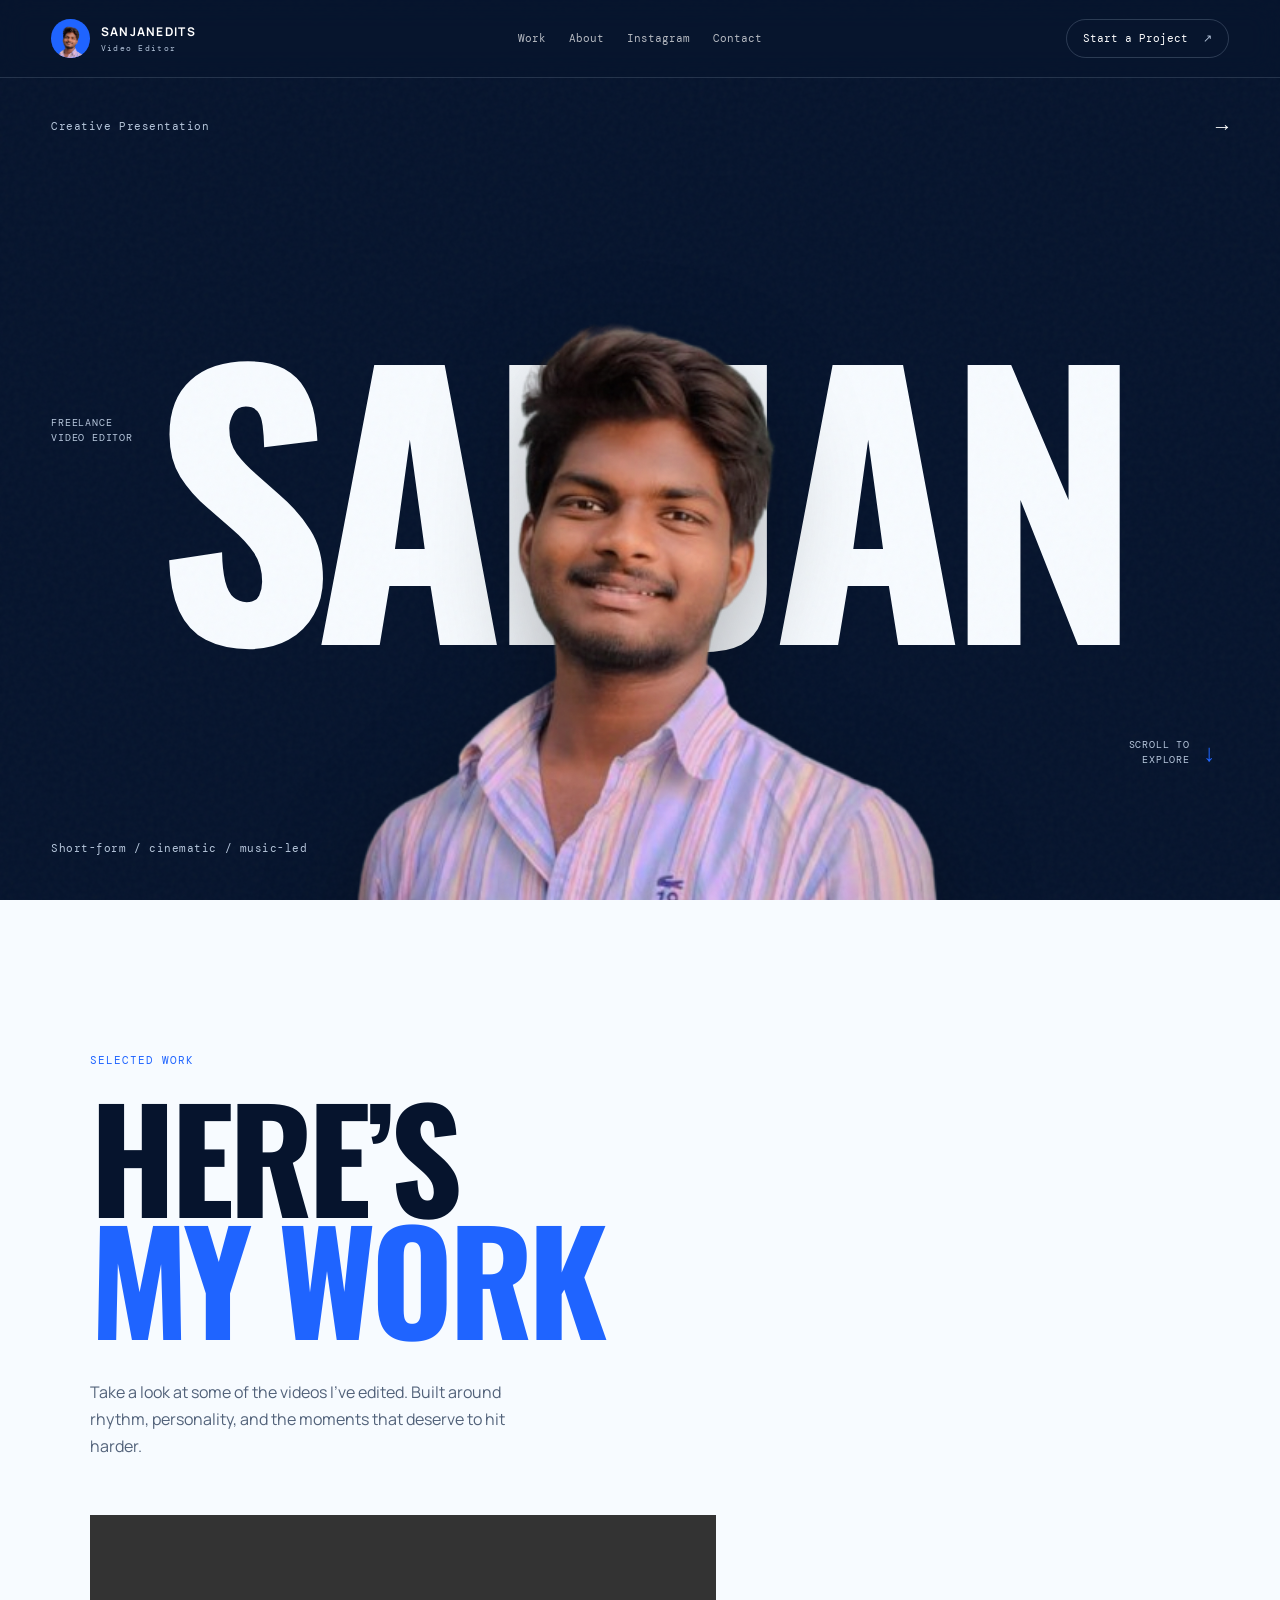
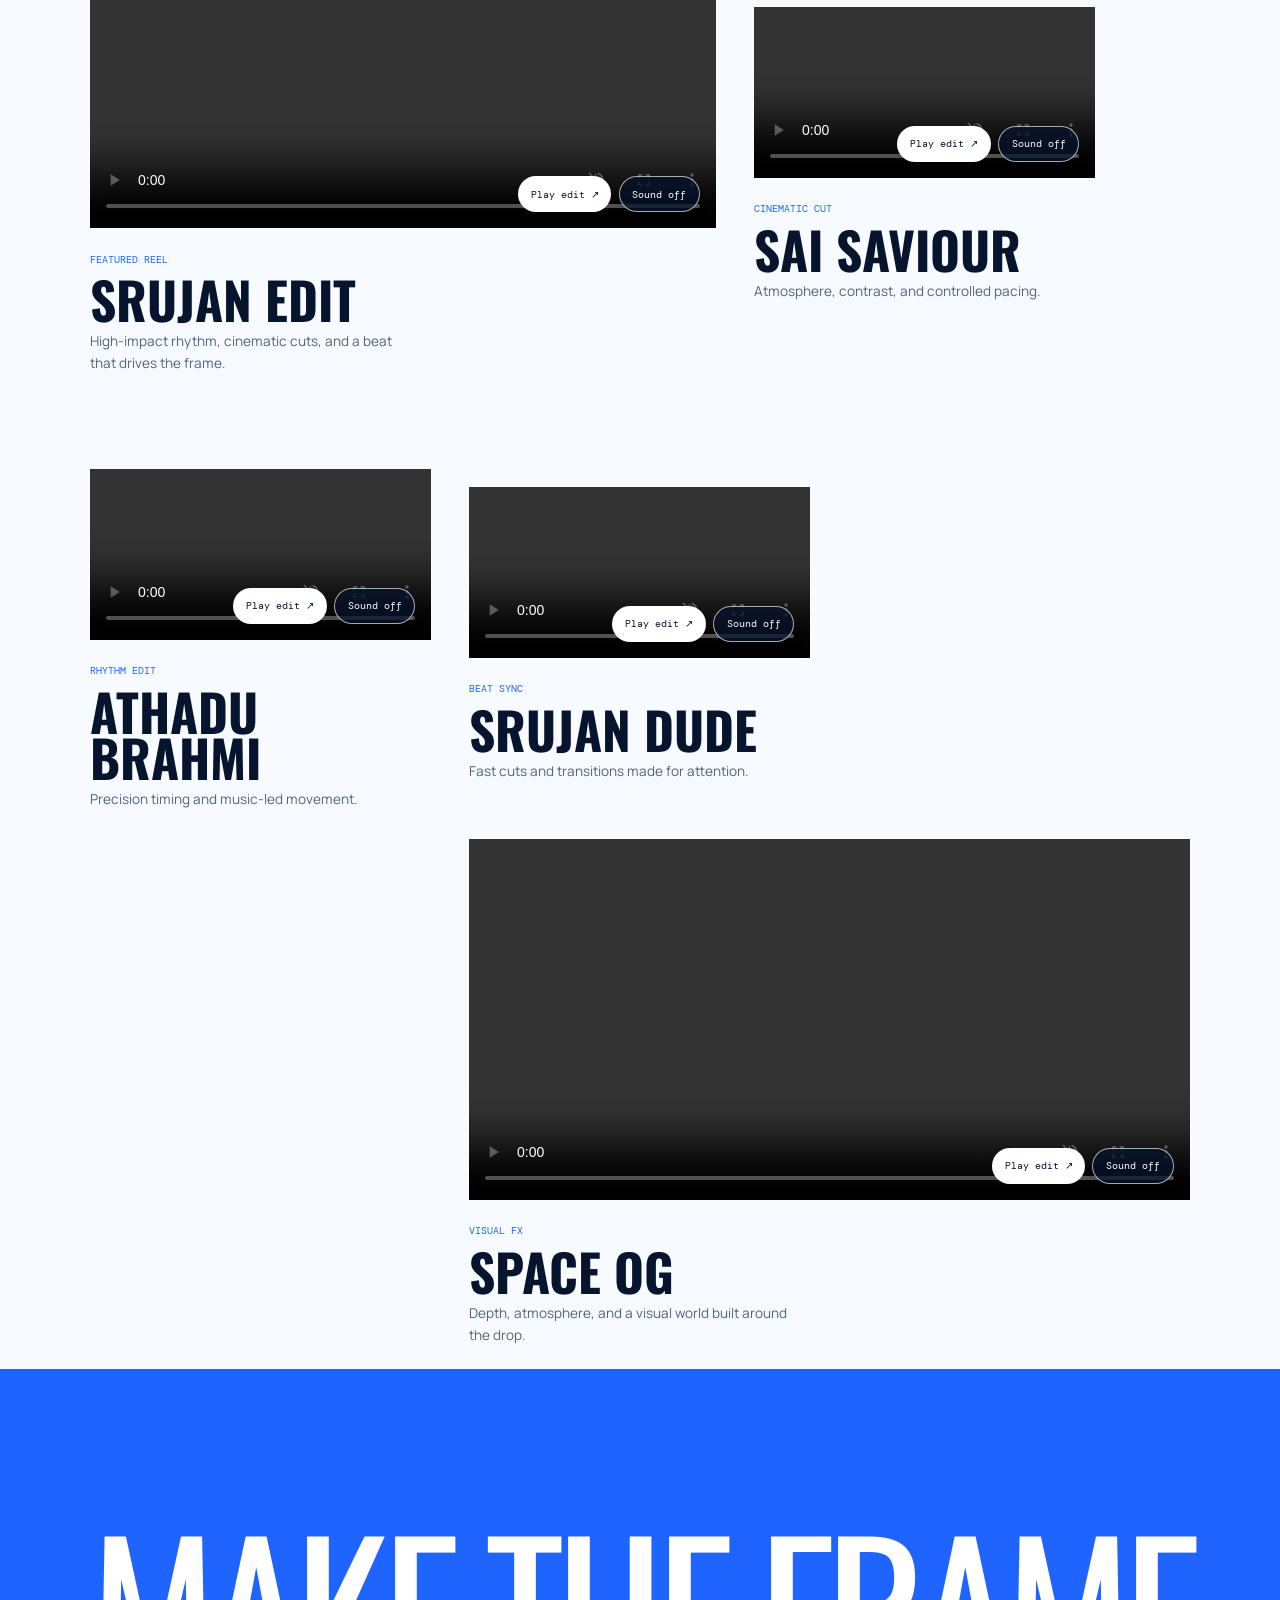
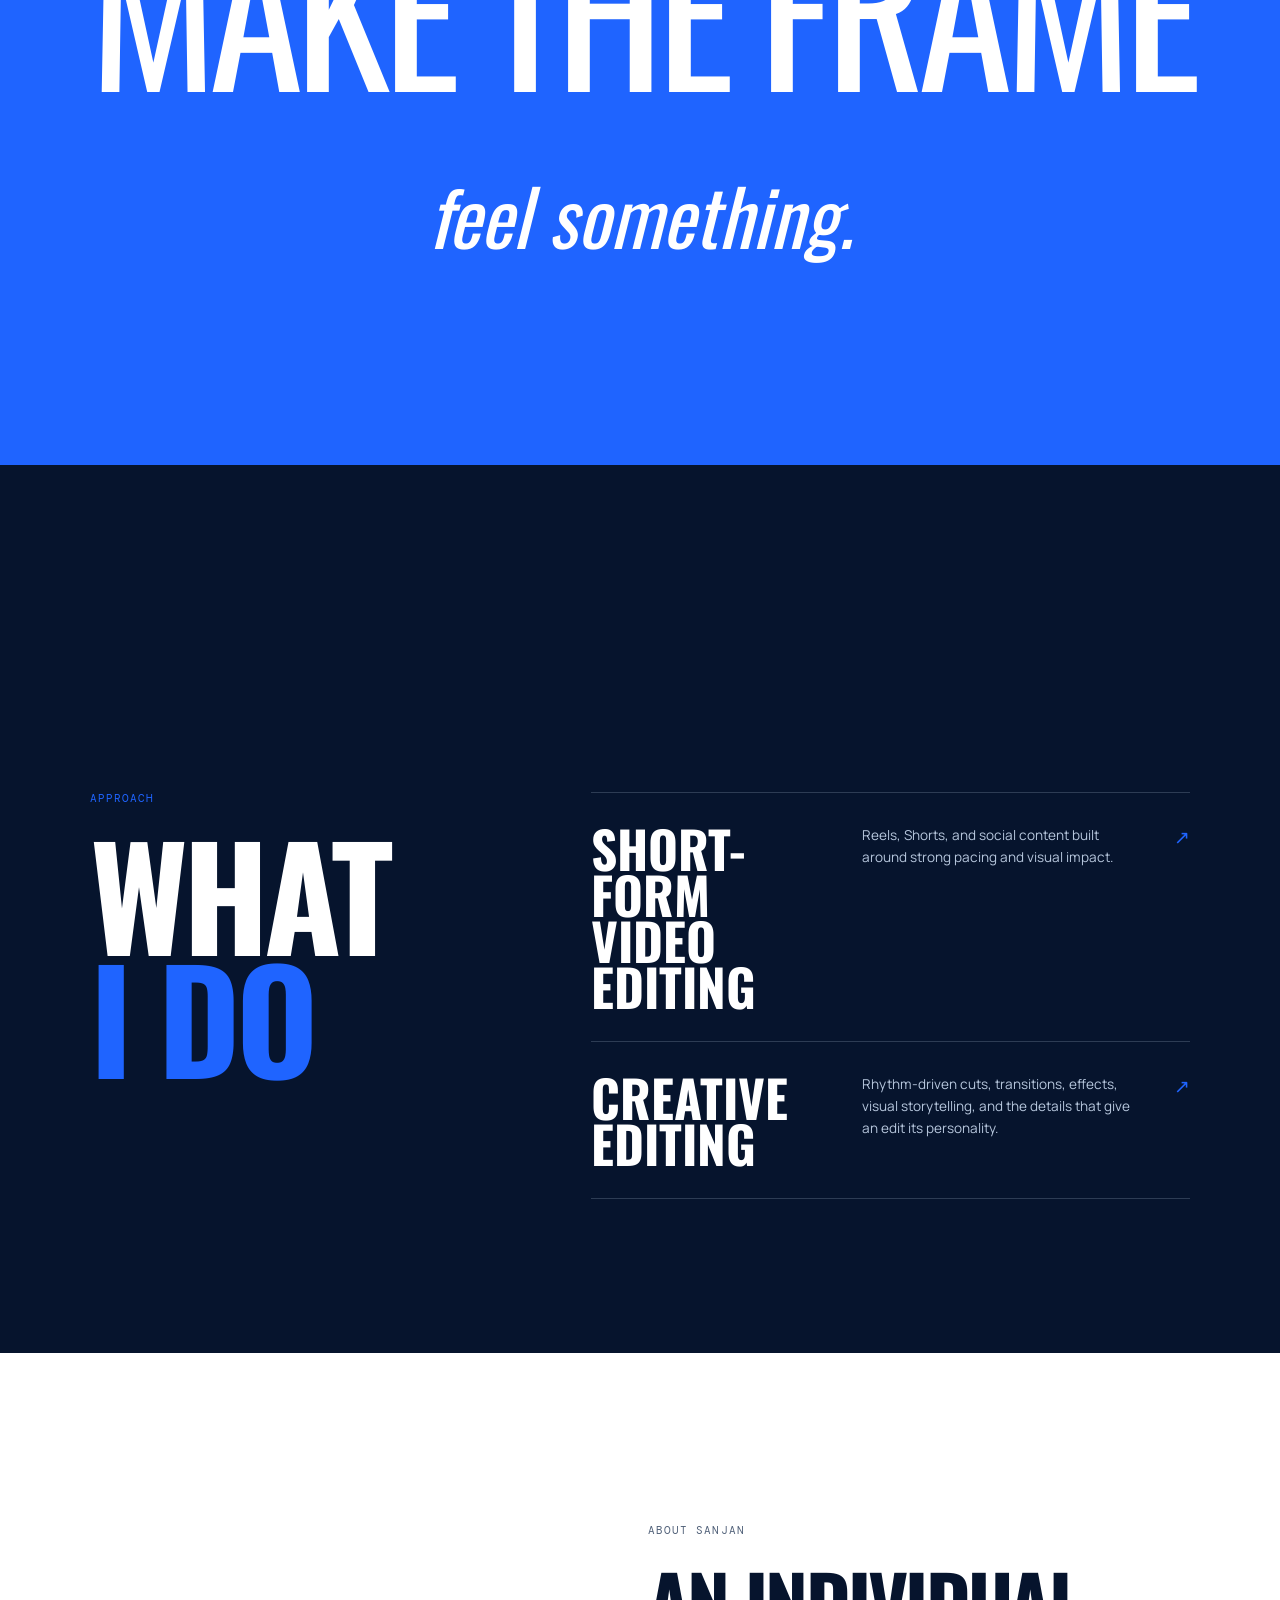
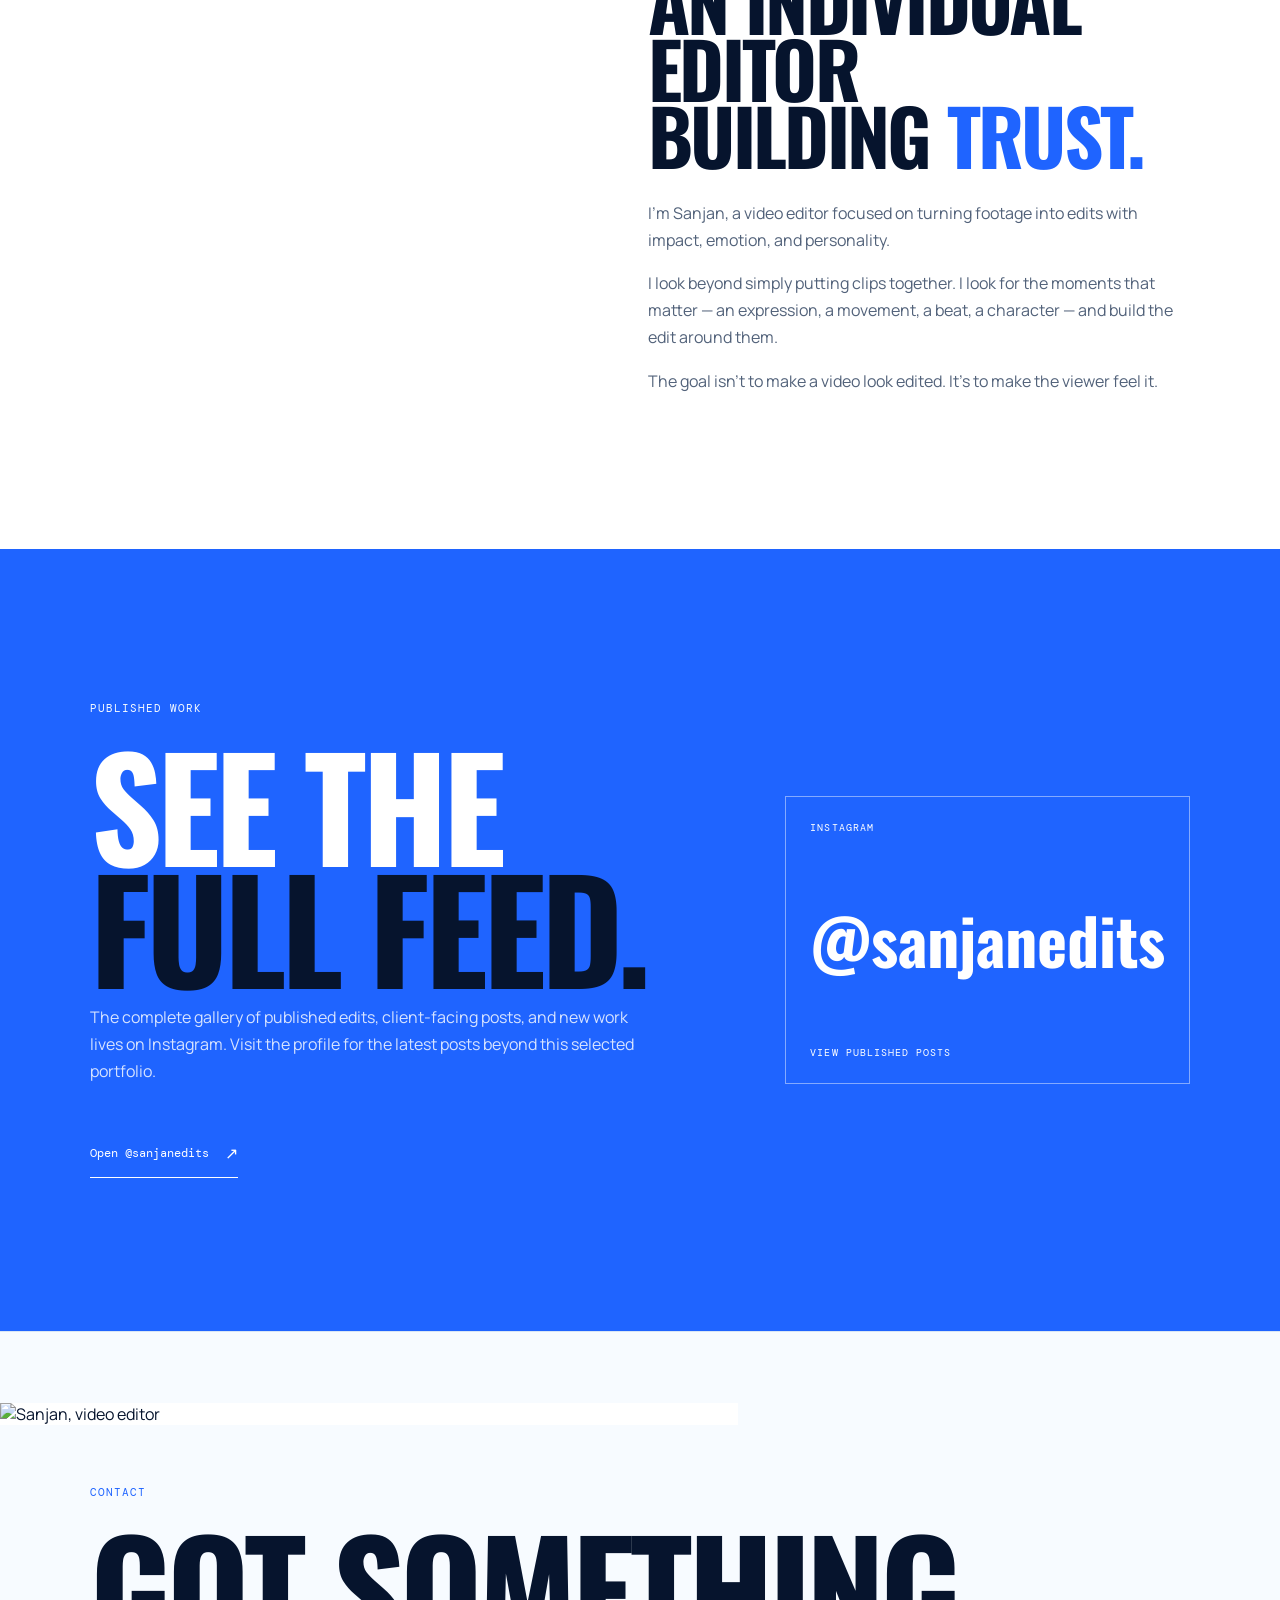
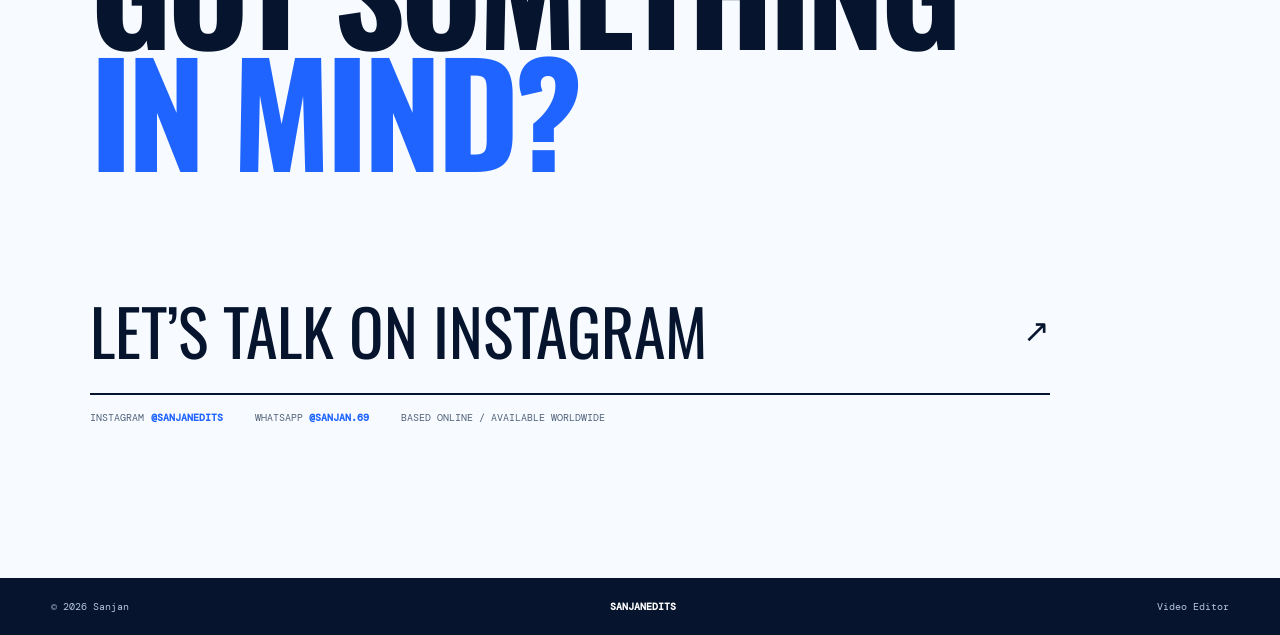
==== index.html @ 29ec3f93 "Add layered section motion and About overlap" ====
<!doctype html>
<html lang="en">
<head>
    <meta charset="utf-8">
    <meta name="viewport" content="width=device-width, initial-scale=1">
    <meta name="theme-color" content="#06142D">
    <meta name="description" content="Sanjan — freelance video editor creating high-impact short-form edits.">
    <title>sanjanedits — Video Editor</title>
    <link rel="preconnect" href="https://fonts.googleapis.com">
    <link rel="preconnect" href="https://fonts.gstatic.com" crossorigin>
    <link href="https://fonts.googleapis.com/css2?family=DM+Mono:wght@400;500&family=Manrope:wght@400;500;600;700;800&family=Oswald:wght@500;600;700&display=swap" rel="stylesheet">
    <link rel="stylesheet" href="css/portfolio.css">
</head>
<body>
    <div class="site-noise" aria-hidden="true"></div>

    <header class="site-header">
        <a class="wordmark" href="#top" aria-label="Sanjan edits home">
            <span class="wordmark-mark"><img src="assets/images/profile/sanjan-removebg-preview.png" alt=""></span>
            <span><strong>sanjanedits</strong><small>Video Editor</small></span>
        </a>
        <nav class="site-nav" aria-label="Primary navigation">
            <a href="#work">Work</a>
            <a href="#about">About</a>
            <a href="#instagram">Instagram</a>
            <a href="#contact">Contact</a>
        </nav>
        <a class="header-cta" href="#contact">Start a Project <span aria-hidden="true">↗</span></a>
    </header>

    <main id="top">
        <section class="hero" aria-labelledby="hero-title">
            <div class="hero-topline"><span>Creative Presentation</span><span class="hero-arrow" aria-hidden="true">→</span></div>
            <div class="hero-stage">
                <p class="hero-kicker">FREELANCE<br>VIDEO EDITOR</p>
                <h1 id="hero-title" class="hero-title">SANJAN</h1>
                <div class="hero-image-wrap">
                    <img class="hero-image" src="assets/images/profile/sanjan-removebg-preview.png" alt="Sanjan, freelance video editor">
                </div>
                <div class="hero-stamp"><span>SCROLL TO<br>EXPLORE</span><i aria-hidden="true">↓</i></div>
            </div>
            <div class="hero-footer"><span>Short-form / cinematic / music-led</span></div>
        </section>

        <section id="work" class="section work-section">
            <div class="section-intro" data-reveal>
                <p class="eyebrow">Selected work</p>
                <h2>Here’s<br><em>My Work</em></h2>
                <p class="intro-copy">Take a look at some of the videos I’ve edited. Built around rhythm, personality, and the moments that deserve to hit harder.</p>
            </div>

            <div class="work-grid">
                <article class="work-card work-card-featured" data-reveal data-parallax="-0.08">
                    <div class="work-card-media">
                        <video muted loop autoplay playsinline controls preload="metadata" aria-label="Srujan Edit preview" src="https://res.cloudinary.com/sdsqadch/video/upload/v1787904198/srujan-edit.mp4"></video>
                        <div class="work-card-actions"><button class="work-card-play" type="button" data-video-play>Play edit ↗</button><button class="work-card-audio" type="button" data-video-audio aria-pressed="false">Sound off</button></div>
                    </div>
                    <div class="work-card-meta"><span>Featured Reel</span><h3>Srujan Edit</h3><p>High-impact rhythm, cinematic cuts, and a beat that drives the frame.</p></div>
                </article>

                <article class="work-card" data-reveal data-parallax="0.08">
                    <div class="work-card-media">
                        <video muted loop autoplay playsinline controls preload="metadata" aria-label="Sai Saviour preview" src="https://res.cloudinary.com/sdsqadch/video/upload/v1787904812/Sai_Saviour.mp4"></video>
                        <div class="work-card-actions"><button class="work-card-play" type="button" data-video-play>Play edit ↗</button><button class="work-card-audio" type="button" data-video-audio aria-pressed="false">Sound off</button></div>
                    </div>
                    <div class="work-card-meta"><span>Cinematic Cut</span><h3>Sai Saviour</h3><p>Atmosphere, contrast, and controlled pacing.</p></div>
                </article>

                <article class="work-card" data-reveal data-parallax="-0.06">
                    <div class="work-card-media">
                        <video muted loop autoplay playsinline controls preload="metadata" aria-label="Athadu Brahmi preview" src="https://res.cloudinary.com/sdsqadch/video/upload/v1787904770/athadu_brahmi.mp4"></video>
                        <div class="work-card-actions"><button class="work-card-play" type="button" data-video-play>Play edit ↗</button><button class="work-card-audio" type="button" data-video-audio aria-pressed="false">Sound off</button></div>
                    </div>
                    <div class="work-card-meta"><span>Rhythm Edit</span><h3>Athadu Brahmi</h3><p>Precision timing and music-led movement.</p></div>
                </article>

                <article class="work-card" data-reveal data-parallax="0.10">
                    <div class="work-card-media">
                        <video muted loop autoplay playsinline controls preload="metadata" aria-label="Srujan Dude preview" src="https://res.cloudinary.com/sdsqadch/video/upload/v1787903555/Srujan-Dude.mp4"></video>
                        <div class="work-card-actions"><button class="work-card-play" type="button" data-video-play>Play edit ↗</button><button class="work-card-audio" type="button" data-video-audio aria-pressed="false">Sound off</button></div>
                    </div>
                    <div class="work-card-meta"><span>Beat Sync</span><h3>Srujan Dude</h3><p>Fast cuts and transitions made for attention.</p></div>
                </article>

                <article class="work-card work-card-wide" data-reveal data-parallax="-0.04">
                    <div class="work-card-media">
                        <video muted loop autoplay playsinline controls preload="metadata" aria-label="Space OG preview" src="https://res.cloudinary.com/sdsqadch/video/upload/v1787892867/Space-OG.mp4"></video>
                        <div class="work-card-actions"><button class="work-card-play" type="button" data-video-play>Play edit ↗</button><button class="work-card-audio" type="button" data-video-audio aria-pressed="false">Sound off</button></div>
                    </div>
                    <div class="work-card-meta"><span>Visual FX</span><h3>Space OG</h3><p>Depth, atmosphere, and a visual world built around the drop.</p></div>
                </article>
            </div>
        </section>

        <section class="statement-section" data-parallax="-0.04">
            <div class="statement-line" data-reveal="slide-left"><span>MAKE</span><span>THE</span><span>FRAME</span></div>
            <p class="statement-feel" data-reveal="slide-right">feel something.</p>
        </section>

        <section class="services-section section">
            <div class="section-intro" data-reveal="slide-left"><p class="eyebrow">Approach</p><h2>What<br><em>I Do</em></h2></div>
            <div class="service-list" data-reveal="slide-right">
                <div class="service-item" data-reveal><h3>Short-form<br>video editing</h3><p>Reels, Shorts, and social content built around strong pacing and visual impact.</p><b aria-hidden="true">↗</b></div>
                <div class="service-item" data-reveal><h3>Creative<br>editing</h3><p>Rhythm-driven cuts, transitions, effects, visual storytelling, and the details that give an edit its personality.</p><b aria-hidden="true">↗</b></div>
            </div>
        </section>

        <section id="about" class="about-section section">
            <div class="about-photo" data-parallax="0.24"><img src="https://res.cloudinary.com/sdsqadch/image/upload/v1788445547/Sanjan_compressed.png" alt="Sanjan, video editor" loading="lazy"></div>
            <div class="about-copy" data-reveal="slide-right" data-parallax="-0.12">
                <p class="eyebrow">About Sanjan</p>
                <h2>An individual editor<br>building <em>trust.</em></h2>
                <p>I’m Sanjan, a video editor focused on turning footage into edits with impact, emotion, and personality.</p>
                <p>I look beyond simply putting clips together. I look for the moments that matter — an expression, a movement, a beat, a character — and build the edit around them.</p>
                <p>The goal isn’t to make a video look edited. It’s to make the viewer feel it.</p>
            </div>
        </section>

        <section id="instagram" class="instagram-section section" aria-labelledby="instagram-title">
            <div class="instagram-copy" data-reveal="slide-right">
                <p class="eyebrow">Published work</p>
                <h2 id="instagram-title">See the<br><em>full feed.</em></h2>
                <p>The complete gallery of published edits, client-facing posts, and new work lives on Instagram. Visit the profile for the latest posts beyond this selected portfolio.</p>
                <a class="social-cta" href="https://www.instagram.com/sanjanedits/" target="_blank" rel="noopener noreferrer">Open @sanjanedits <span aria-hidden="true">↗</span></a>
            </div>
            <a class="instagram-card" data-reveal="slide-left" href="https://www.instagram.com/sanjanedits/" target="_blank" rel="noopener noreferrer" aria-label="View Sanjan edits on Instagram">
                <span class="instagram-card__label">Instagram</span>
                <strong>@sanjanedits</strong>
                <span class="instagram-card__hint">View published posts</span>
            </a>
        </section>

        <section id="contact" class="contact-section">
            <p class="eyebrow" data-reveal="slide-left">Contact</p>
            <h2 data-reveal="slide-right">Got something<br><em>in mind?</em></h2>
            <a class="contact-link" data-reveal="slide-left" href="https://www.instagram.com/sanjanedits/" target="_blank" rel="noopener noreferrer">Let’s talk on Instagram <span aria-hidden="true">↗</span></a>
            <div class="contact-meta" data-reveal="slide-right">
                <span>Instagram <strong>@sanjanedits</strong></span>
                <span><a href="https://wa.me/" target="_blank" rel="noopener noreferrer" title="Open WhatsApp and search for this username">WhatsApp <strong>@sanjan.69</strong></a></span>
                <span>Based online / available worldwide</span>
            </div>
        </section>
    </main>

    <footer class="site-footer"><span>© 2026 Sanjan</span><strong>sanjanedits</strong><span>Video Editor</span></footer>


    <script type="module" src="js/portfolio.js"></script>
</body>
</html>
---- css/portfolio.css ----
:root {
    --navy: #06142D;
    --blue: #1F64FF;
    --ice: #F7FBFF;
    --white: #FFF;
    --muted: #B7C7DD;
    --line: rgba(183, 199, 221, .22);
    --display: 'Oswald', sans-serif;
    --body: 'Manrope', sans-serif;
    --mono: 'DM Mono', monospace;
    --ease: cubic-bezier(.23, 1, .32, 1);
}

* { box-sizing: border-box; }
html { scroll-behavior: smooth; }
body { margin: 0; background: var(--navy); color: var(--white); font-family: var(--body); overflow-x: hidden; }
button, a { -webkit-tap-highlight-color: transparent; }
a:focus-visible, button:focus-visible, input:focus-visible { outline: 3px solid var(--blue); outline-offset: 4px; }
.site-noise { position: fixed; inset: 0; z-index: 20; pointer-events: none; opacity: .035; background-image: url("data:image/svg+xml,%3Csvg viewBox='0 0 180 180' xmlns='http://www.w3.org/2000/svg'%3E%3Cfilter id='n'%3E%3CfeTurbulence type='fractalNoise' baseFrequency='.9' numOctaves='3' stitchTiles='stitch'/%3E%3C/filter%3E%3Crect width='100%25' height='100%25' filter='url(%23n)' opacity='.9'/%3E%3C/svg%3E"); }

.site-header { position: fixed; z-index: 30; top: 0; left: 0; width: 100%; display: grid; grid-template-columns: 1fr auto 1fr; align-items: center; gap: 1.5rem; padding: 1.2rem clamp(1.25rem, 4vw, 4rem); background: rgba(6, 20, 45, .5); border-bottom: 1px solid rgba(183, 199, 221, .18); backdrop-filter: blur(14px); -webkit-backdrop-filter: blur(14px); }
.wordmark { display: flex; align-items: center; gap: .7rem; color: var(--white); text-decoration: none; text-transform: uppercase; letter-spacing: .08em; min-width: 0; }
.wordmark-mark { display: grid; place-items: center; width: 2.4rem; height: 2.4rem; flex: 0 0 2.4rem; overflow: hidden; border-radius: 50%; background: var(--blue); }
.wordmark-mark img { width: 100%; height: 100%; object-fit: cover; object-position: center top; }
.wordmark strong, .wordmark small { display: block; }
.wordmark strong { font-size: .75rem; }
.wordmark small { font-family: var(--mono); font-size: .52rem; color: var(--muted); margin-top: .15rem; text-transform: none; }
.site-nav { display: flex; gap: 1.45rem; }
.site-nav a, .header-cta { font-family: var(--mono); font-size: .67rem; color: var(--white); text-decoration: none; }
.site-nav a { opacity: .7; transition: opacity .2s ease; }
.site-nav a:hover { opacity: 1; }
.header-cta { justify-self: end; border: 1px solid var(--line); border-radius: 99px; padding: .7rem 1rem; transition: background .2s ease, transform .2s ease; }
.header-cta:hover { background: var(--blue); transform: translateY(-2px); }
.header-cta span { color: var(--muted); margin-left: .5rem; }

.hero { min-height: 100svh; padding: 7rem clamp(1.25rem, 4vw, 4rem) 1.5rem; background: var(--navy); position: relative; overflow: hidden; }
.hero-topline, .hero-footer { display: flex; justify-content: space-between; align-items: center; font-family: var(--mono); font-size: .67rem; letter-spacing: .05em; color: var(--muted); position: relative; z-index: 3; }
.hero-arrow { font-size: 1.3rem; color: var(--white); }
.hero-stage { min-height: 78svh; display: grid; place-items: center; position: relative; }
.hero-title { font-family: var(--display); font-size: clamp(9rem, 27vw, 30rem); line-height: .78; letter-spacing: -.045em; color: var(--ice); font-weight: 700; margin: 0; position: absolute; z-index: 1; white-space: nowrap; }
.hero-image-wrap { position: absolute; z-index: 2; bottom: -2rem; height: min(74svh, 52rem); width: min(56vw, 38rem); display: grid; place-items: end center; }
.hero-image { width: 100%; height: 100%; object-fit: contain; object-position: center bottom; filter: drop-shadow(0 2rem 3rem rgba(0, 0, 0, .28)); }
.hero-kicker, .hero-stamp { position: absolute; z-index: 3; font-family: var(--mono); font-size: .62rem; line-height: 1.5; letter-spacing: .08em; color: var(--muted); }
.hero-kicker { left: 0; top: 38%; }
.hero-stamp { right: 1%; bottom: 10%; display: flex; align-items: center; gap: .75rem; text-align: right; }
.hero-stamp i { font-style: normal; color: var(--blue); font-size: 1.5rem; }

.section { padding: clamp(6rem, 12vw, 12rem) clamp(1.25rem, 7vw, 8rem); position: relative; }
.section-intro { max-width: 35rem; margin-bottom: clamp(3rem, 7vw, 7rem); }
.eyebrow { font-family: var(--mono); font-size: .66rem; letter-spacing: .1em; text-transform: uppercase; color: var(--blue); margin: 0 0 1.7rem; }
.section h2, .contact-section h2 { font-family: var(--display); font-size: clamp(4.5rem, 11vw, 10rem); line-height: .87; letter-spacing: -.035em; text-transform: uppercase; margin: 0; }
.section h2 em, .contact-section h2 em { font-style: normal; color: var(--blue); }
.intro-copy { max-width: 27rem; color: #52627a; line-height: 1.7; margin: 2.5rem 0 0; }

.work-section { background: var(--ice); color: var(--navy); }
.work-grid { display: grid; grid-template-columns: repeat(12, 1fr); gap: clamp(1.5rem, 3vw, 3rem); align-items: start; }
.work-card { grid-column: span 4; min-width: 0; }
.work-card-featured { grid-column: span 7; }
.work-card-wide { grid-column: 5 / span 8; }
.work-card-media { position: relative; overflow: hidden; background: #d6e2f0; }
.work-card video { width: 100%; height: auto; min-height: 0; display: block; object-fit: contain; filter: saturate(.78); }
.work-card-actions { position: absolute; z-index: 3; right: 1rem; bottom: 1rem; display: flex; flex-wrap: wrap; gap: .45rem; }
.work-card-actions button { border: 0; border-radius: 99px; padding: .65rem .8rem; font-family: var(--mono); font-size: .65rem; cursor: pointer; transition: background .2s ease, color .2s ease, transform .2s ease; }
.work-card-actions button:active { transform: scale(.97); }
.work-card-play { background: var(--white); color: var(--navy); }
.work-card-audio { border: 1px solid rgba(255, 255, 255, .65) !important; background: rgba(6, 20, 45, .72); color: var(--white); }
.work-card-audio[aria-pressed="true"] { background: var(--blue); }
.work-card-actions button:hover, .work-card-actions button:focus-visible { background: var(--blue); color: var(--white); }
.work-card-meta { padding: 1.1rem 0; }
.work-card-meta > span { font-family: var(--mono); font-size: .6rem; text-transform: uppercase; color: var(--blue); }
.work-card h3 { font-family: var(--display); font-size: clamp(2rem, 4vw, 4rem); text-transform: uppercase; line-height: .9; margin: .55rem 0; }
.work-card p { color: #52627a; line-height: 1.6; font-size: .85rem; max-width: 20rem; margin: 0; }

.statement-section { padding: clamp(6rem, 14vw, 14rem) clamp(1.25rem, 7vw, 8rem); background: var(--blue); color: var(--white); overflow: hidden; }
.statement-line { display: flex; justify-content: space-between; gap: 2rem; font-family: var(--display); font-size: clamp(4.5rem, 15vw, 15rem); letter-spacing: -.04em; line-height: .75; white-space: nowrap; }
.statement-section p { font-family: var(--display); font-size: clamp(2.5rem, 6vw, 6rem); font-style: italic; text-align: center; margin: 5rem 0 0; }

.services-section { background: var(--navy); display: grid; grid-template-columns: .8fr 1.2fr; gap: 8vw; }
.services-section h2 { color: var(--white); }
.service-list { border-top: 1px solid var(--line); }
.service-item { display: grid; grid-template-columns: 1fr 1.1fr 2rem; gap: 1rem; align-items: start; border-bottom: 1px solid var(--line); padding: 2rem 0; }
.service-item h3 { font-family: var(--display); font-size: clamp(2rem, 4vw, 4rem); line-height: .9; text-transform: uppercase; margin: 0; }
.service-item p { color: var(--muted); font-size: .85rem; line-height: 1.6; margin: 0; }
.service-item b { justify-self: end; font-family: var(--mono); font-weight: 400; font-size: 1.2rem; color: var(--blue); }

.about-section { display: grid; grid-template-columns: minmax(0, 1.25fr) minmax(0, .75fr); gap: 5vw; align-items: center; background: #fff; color: var(--navy); }
.about-copy { max-width: 42rem; position: relative; z-index: 2; margin-left: -12vw; }
.about-copy h2 { font-size: clamp(3rem, 6vw, 6rem); margin-bottom: 2rem; }
.about-copy p { color: #52627a; line-height: 1.7; }
.about-photo { width: calc(100% + clamp(1.25rem, 7vw, 8rem)); height: auto; min-height: 0; margin-left: calc(-1 * clamp(1.25rem, 7vw, 8rem)); display: flex; align-items: center; justify-content: flex-start; background: #fff; position: relative; z-index: 1; }
.about-photo img { display: block; width: 100%; height: auto; max-width: none; object-fit: contain; object-position: left center; filter: none; }

.instagram-section { display: grid; grid-template-columns: 1.2fr .8fr; gap: 8vw; align-items: center; background: var(--blue); color: var(--white); }
.instagram-section .eyebrow { color: var(--ice); }
.instagram-copy { max-width: 40rem; }
.instagram-copy h2 { color: var(--white); }
.instagram-copy h2 em { color: var(--navy); }
.instagram-copy > p:not(.eyebrow) { max-width: 34rem; line-height: 1.7; color: rgba(255, 255, 255, .82); }
.social-cta { display: inline-flex; align-items: center; gap: 1rem; margin-top: 1.8rem; border-bottom: 1px solid var(--white); padding: .8rem 0; color: var(--white); font-family: var(--mono); font-size: .75rem; text-decoration: none; }
.social-cta span { font-size: 1rem; }
.instagram-card { min-height: 18rem; display: flex; flex-direction: column; justify-content: space-between; padding: 1.5rem; border: 1px solid rgba(255, 255, 255, .45); color: var(--white); text-decoration: none; transition: background .25s ease, color .25s ease, transform .25s ease; }
.instagram-card:hover { background: var(--white); color: var(--navy); transform: translateY(-4px); }
.instagram-card__label, .instagram-card__hint { font-family: var(--mono); font-size: .65rem; letter-spacing: .1em; text-transform: uppercase; }
.instagram-card strong { font-family: var(--display); font-size: clamp(2.2rem, 5vw, 5rem); line-height: .9; }

.contact-section { background: var(--ice); color: var(--navy); padding: clamp(6rem, 12vw, 12rem) clamp(1.25rem, 7vw, 8rem); border-top: 1px solid #d9e6f5; }
.contact-link { display: flex; justify-content: space-between; align-items: center; max-width: 60rem; border-bottom: 2px solid var(--navy); padding: 2rem 0 1rem; margin-top: 5rem; text-decoration: none; color: var(--navy); font-family: var(--display); font-size: clamp(2rem, 5vw, 5rem); text-transform: uppercase; transition: color .2s ease; }
.contact-link:hover { color: var(--blue); }
.contact-link span { font-family: var(--body); font-size: 2rem; }
.contact-meta { display: flex; flex-wrap: wrap; gap: 1rem 2rem; margin-top: 1rem; font-family: var(--mono); font-size: .65rem; color: #52627a; text-transform: uppercase; }
.contact-meta span { display: inline-flex; gap: .45rem; flex-wrap: wrap; }
.contact-meta a { color: inherit; text-decoration: none; }
.contact-meta strong { color: var(--blue); }
.site-footer { display: flex; justify-content: space-between; padding: 1.4rem clamp(1.25rem, 4vw, 4rem); background: var(--navy); color: var(--muted); font-family: var(--mono); font-size: .62rem; }
.site-footer strong { color: var(--white); text-transform: uppercase; }

[data-parallax] { --parallax-y: 0px; will-change: transform; transform: translate3d(0, var(--parallax-y), 0); }
.js-reveal { opacity: 0; transform: translate3d(0, calc(var(--parallax-y, 0px) + 2rem), 0); transition: opacity .8s var(--ease), transform .8s var(--ease); }
[data-reveal="slide-left"].js-reveal { transform: translate3d(-8vw, calc(var(--parallax-y, 0px) + 1rem), 0); }
[data-reveal="slide-right"].js-reveal { transform: translate3d(8vw, calc(var(--parallax-y, 0px) + 1rem), 0); }
.js-reveal.is-visible { opacity: 1; transform: translate3d(0, var(--parallax-y, 0px), 0); }
[data-reveal="slide-left"].js-reveal.is-visible, [data-reveal="slide-right"].js-reveal.is-visible { transform: translate3d(0, var(--parallax-y, 0px), 0); }
.sr-only { position: absolute; width: 1px; height: 1px; padding: 0; margin: -1px; overflow: hidden; clip: rect(0, 0, 0, 0); white-space: nowrap; border: 0; }


@media (max-width: 900px) {
    .site-nav { gap: .8rem; }
    .about-section, .instagram-section { gap: 4vw; }
}

@media (max-width: 760px) {
    .site-header { grid-template-columns: 1fr auto; padding: .9rem 1.1rem; }
    .site-nav { display: none; }
    .header-cta { font-size: .58rem; padding: .6rem .7rem; }
    .hero { padding-inline: 1.1rem; }
    .hero-stage { min-height: 78svh; align-items: end; }
    .hero-title { top: 23%; left: 50%; max-width: 100%; font-size: clamp(4.6rem, 21vw, 8rem); line-height: .82; transform: translateX(-50%); }
    .hero-image-wrap { width: min(84vw, 25rem); height: min(61svh, 36rem); bottom: -.5rem; }
    .hero-kicker { top: 25%; left: 0; font-size: .55rem; }
    .hero-stamp { right: 0; bottom: 5%; }
    .hero-footer { font-size: .55rem; }
    .section { padding-inline: 1.1rem; }
    .section h2, .contact-section h2 { font-size: clamp(4rem, 18vw, 8rem); }
    .work-grid { display: flex; flex-direction: column; gap: 2.5rem; }
    .work-card, .work-card-featured, .work-card-wide { width: 100%; }
    .work-card-meta { padding-top: .9rem; }
    .work-card-actions { right: .65rem; bottom: .65rem; gap: .35rem; }
    .work-card-actions button { padding: .55rem .65rem; font-size: .58rem; }
    .statement-line { display: block; font-size: clamp(5rem, 22vw, 10rem); }
    .statement-line span { display: block; }
    .statement-section p { text-align: left; margin-top: 3rem; }
    .services-section, .about-section, .instagram-section { display: block; }
    .service-item { grid-template-columns: 1fr 2rem; }
    .service-item p { grid-column: 1 / -1; margin-top: .5rem; }
    .about-photo { width: 100%; margin: 0 0 3rem; }
    .about-photo img { width: 100%; height: auto; }
    .about-copy { margin-left: 0; }
    .instagram-card { min-height: 14rem; margin-top: 3rem; }
    .contact-meta { display: grid; gap: .8rem; }
    .contact-link { margin-top: 3rem; font-size: clamp(1.8rem, 9vw, 3rem); }
    .site-footer { gap: 1rem; flex-wrap: wrap; }
}

@media (prefers-reduced-motion: reduce) {
    html { scroll-behavior: auto; }
    .js-reveal { opacity: 1; transform: translate3d(0, var(--parallax-y, 0px), 0); transition: none; }
    [data-parallax] { --parallax-y: 0px; }
    .work-card-actions button, .instagram-card, .header-cta { transition: none; }
}
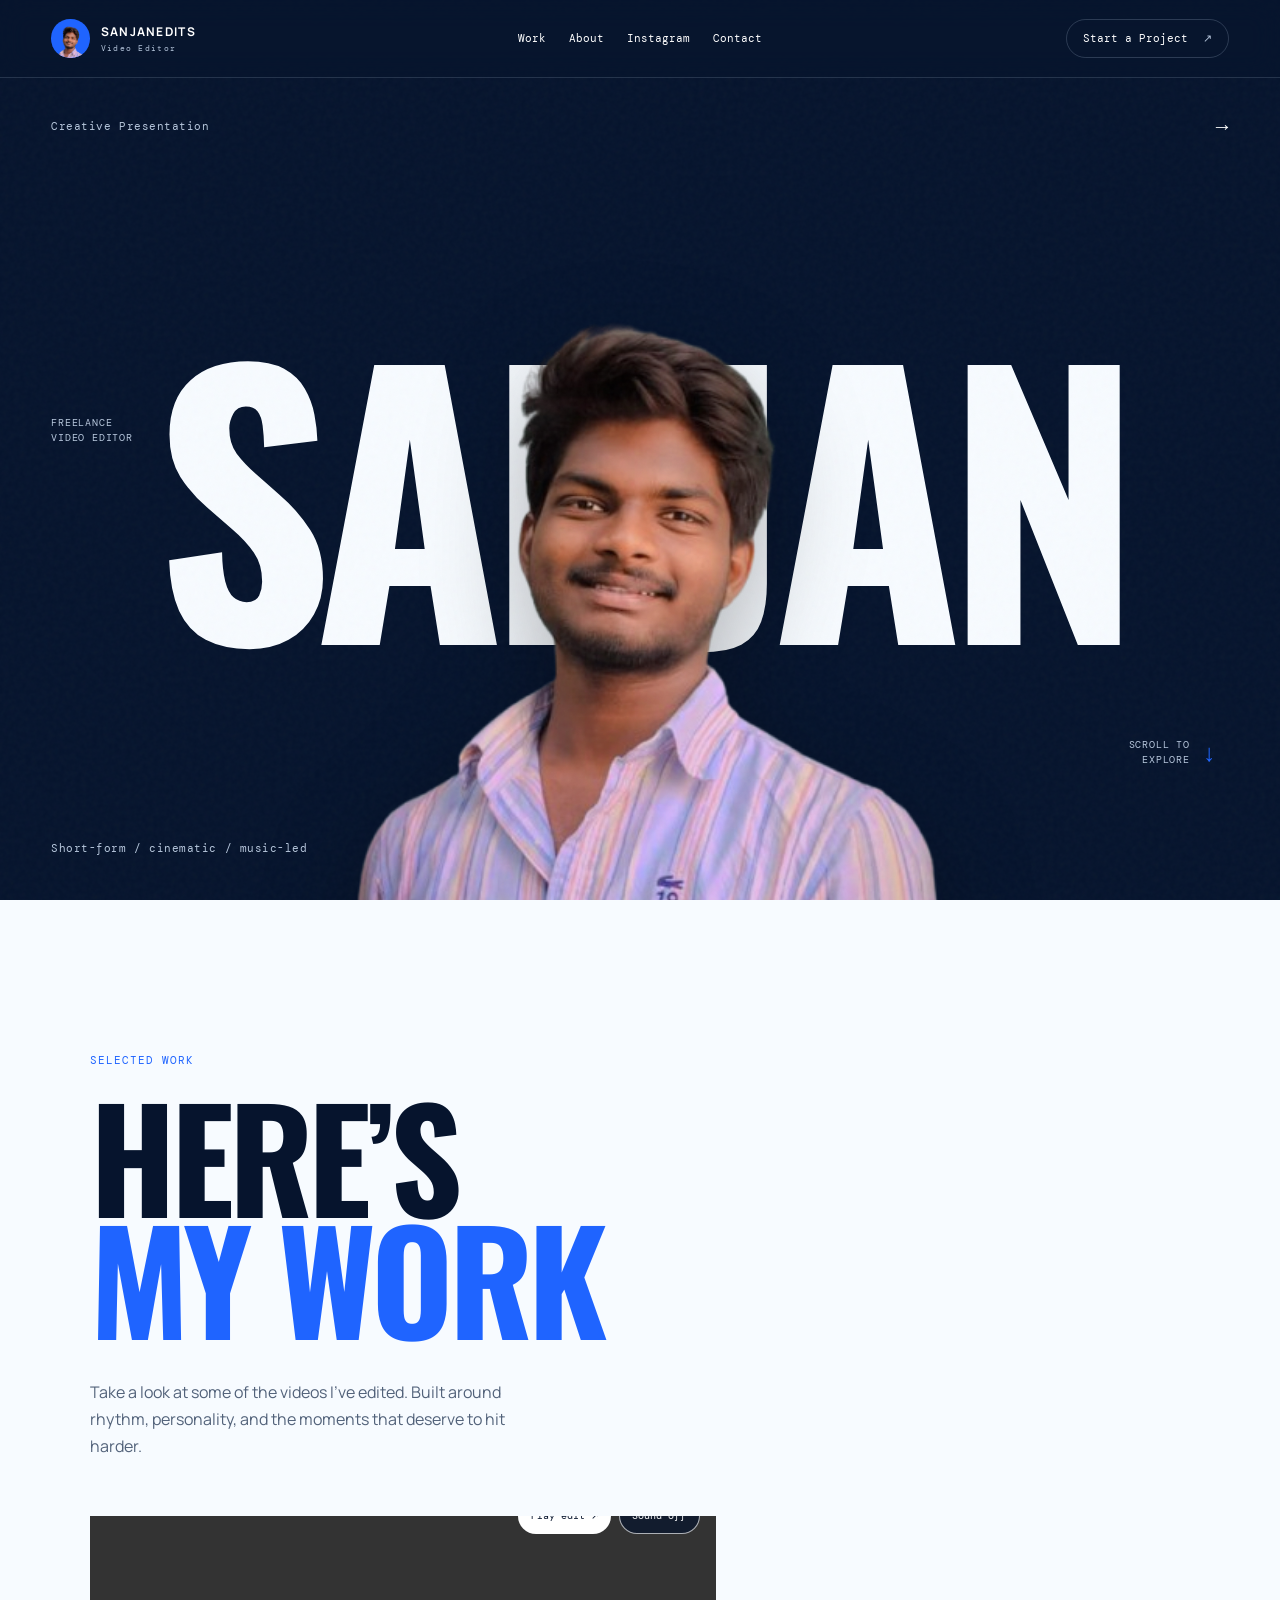
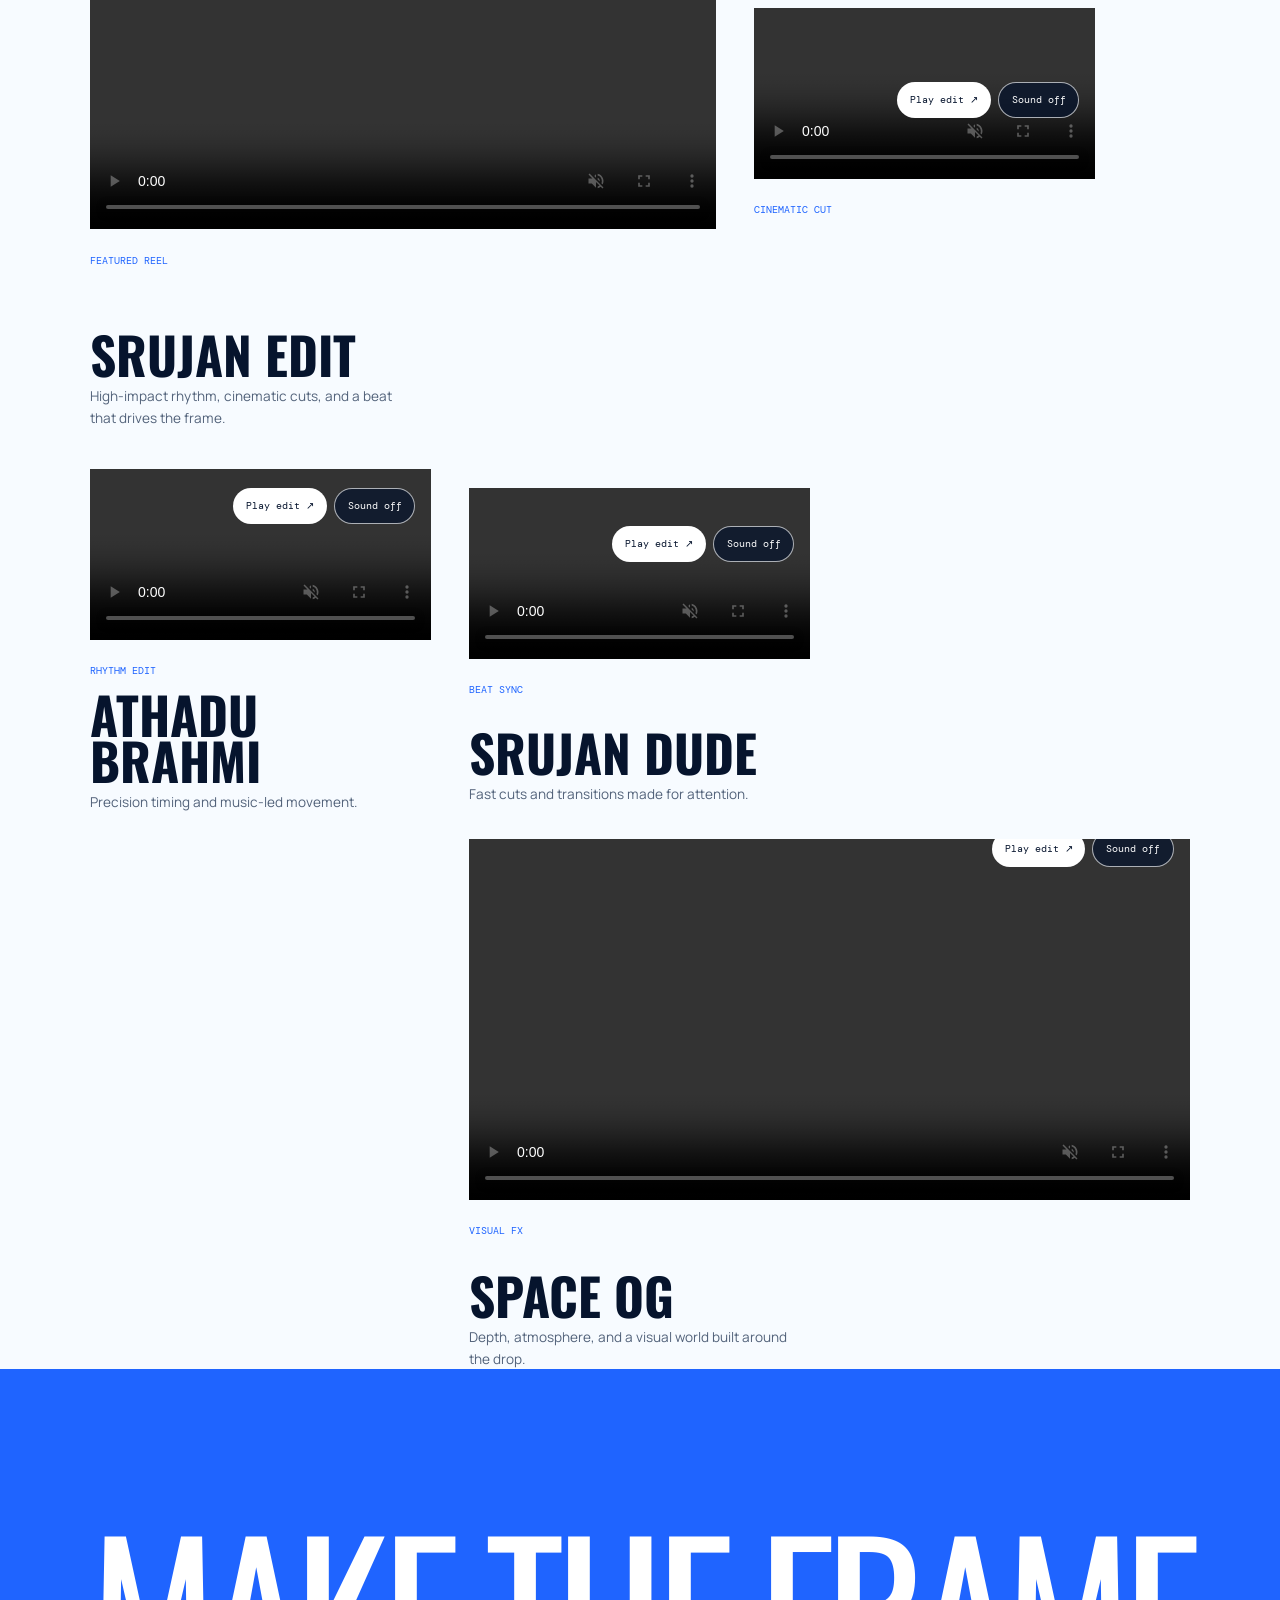
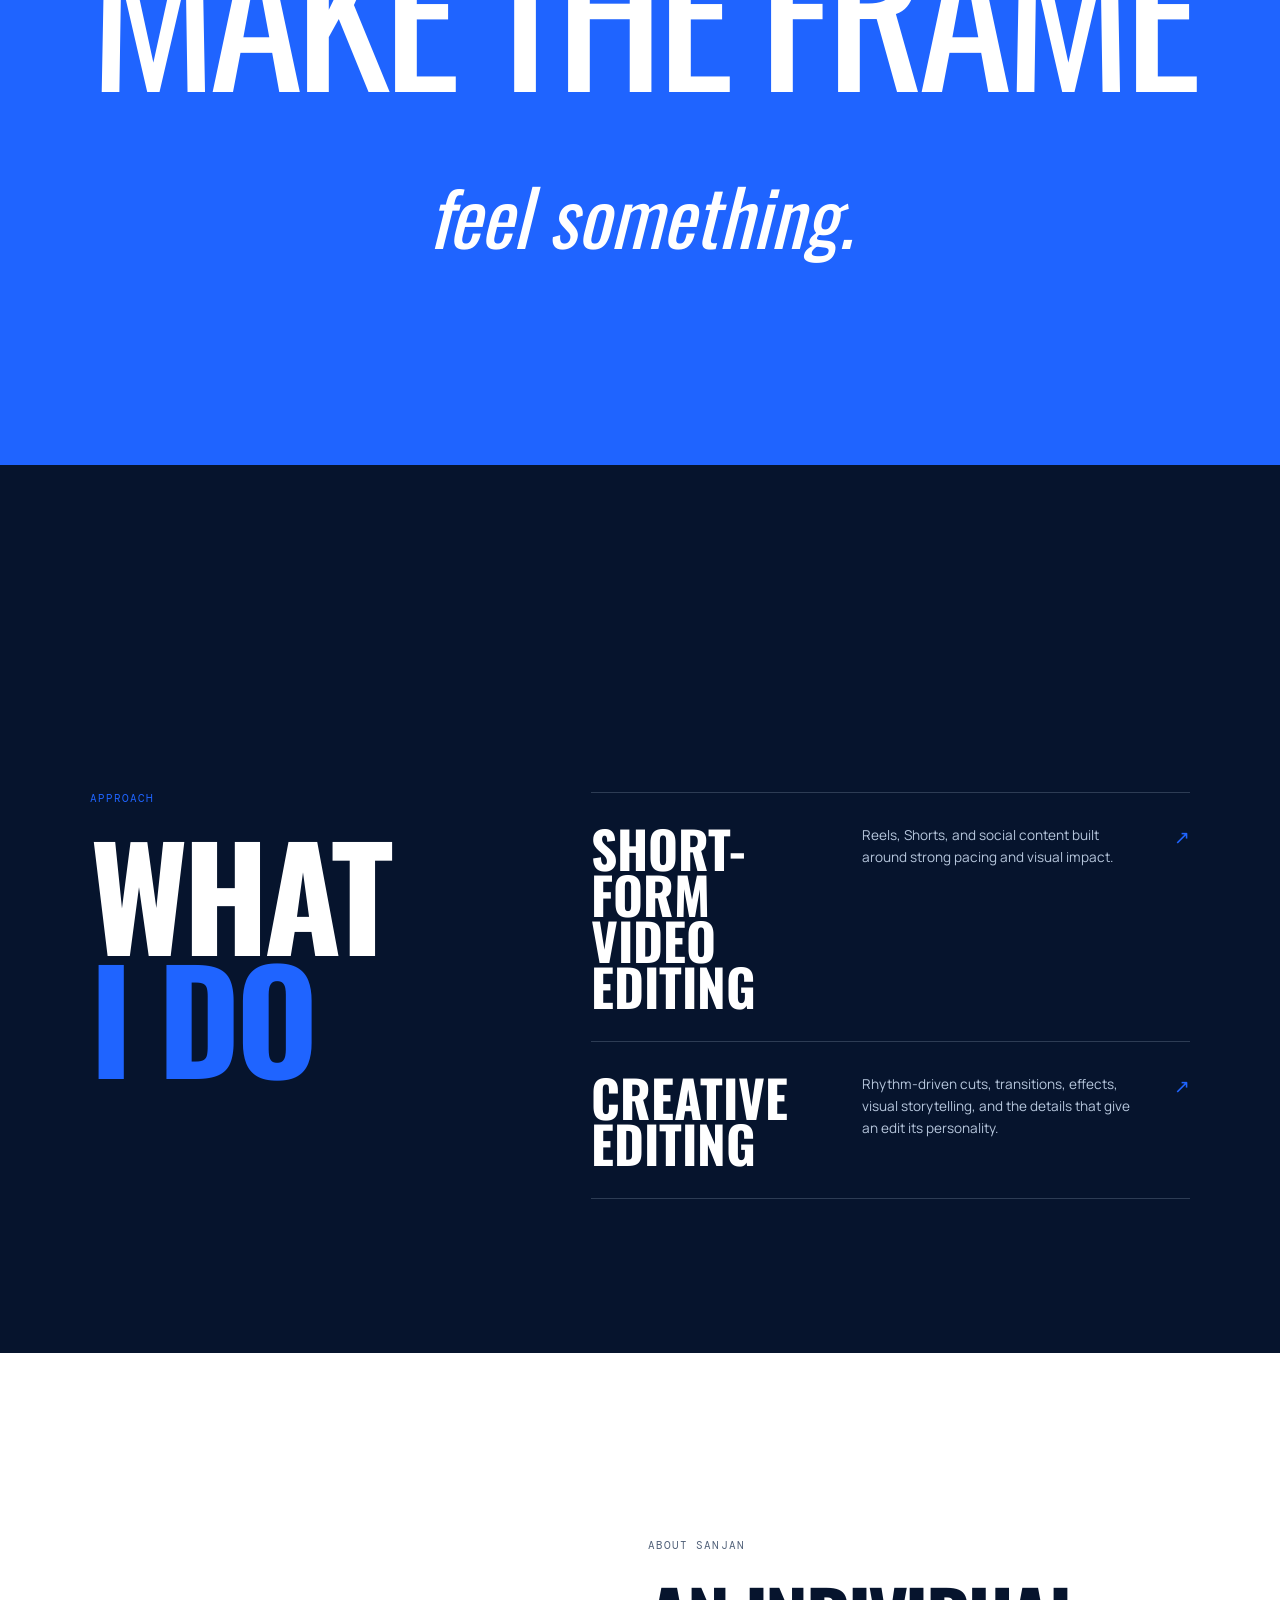
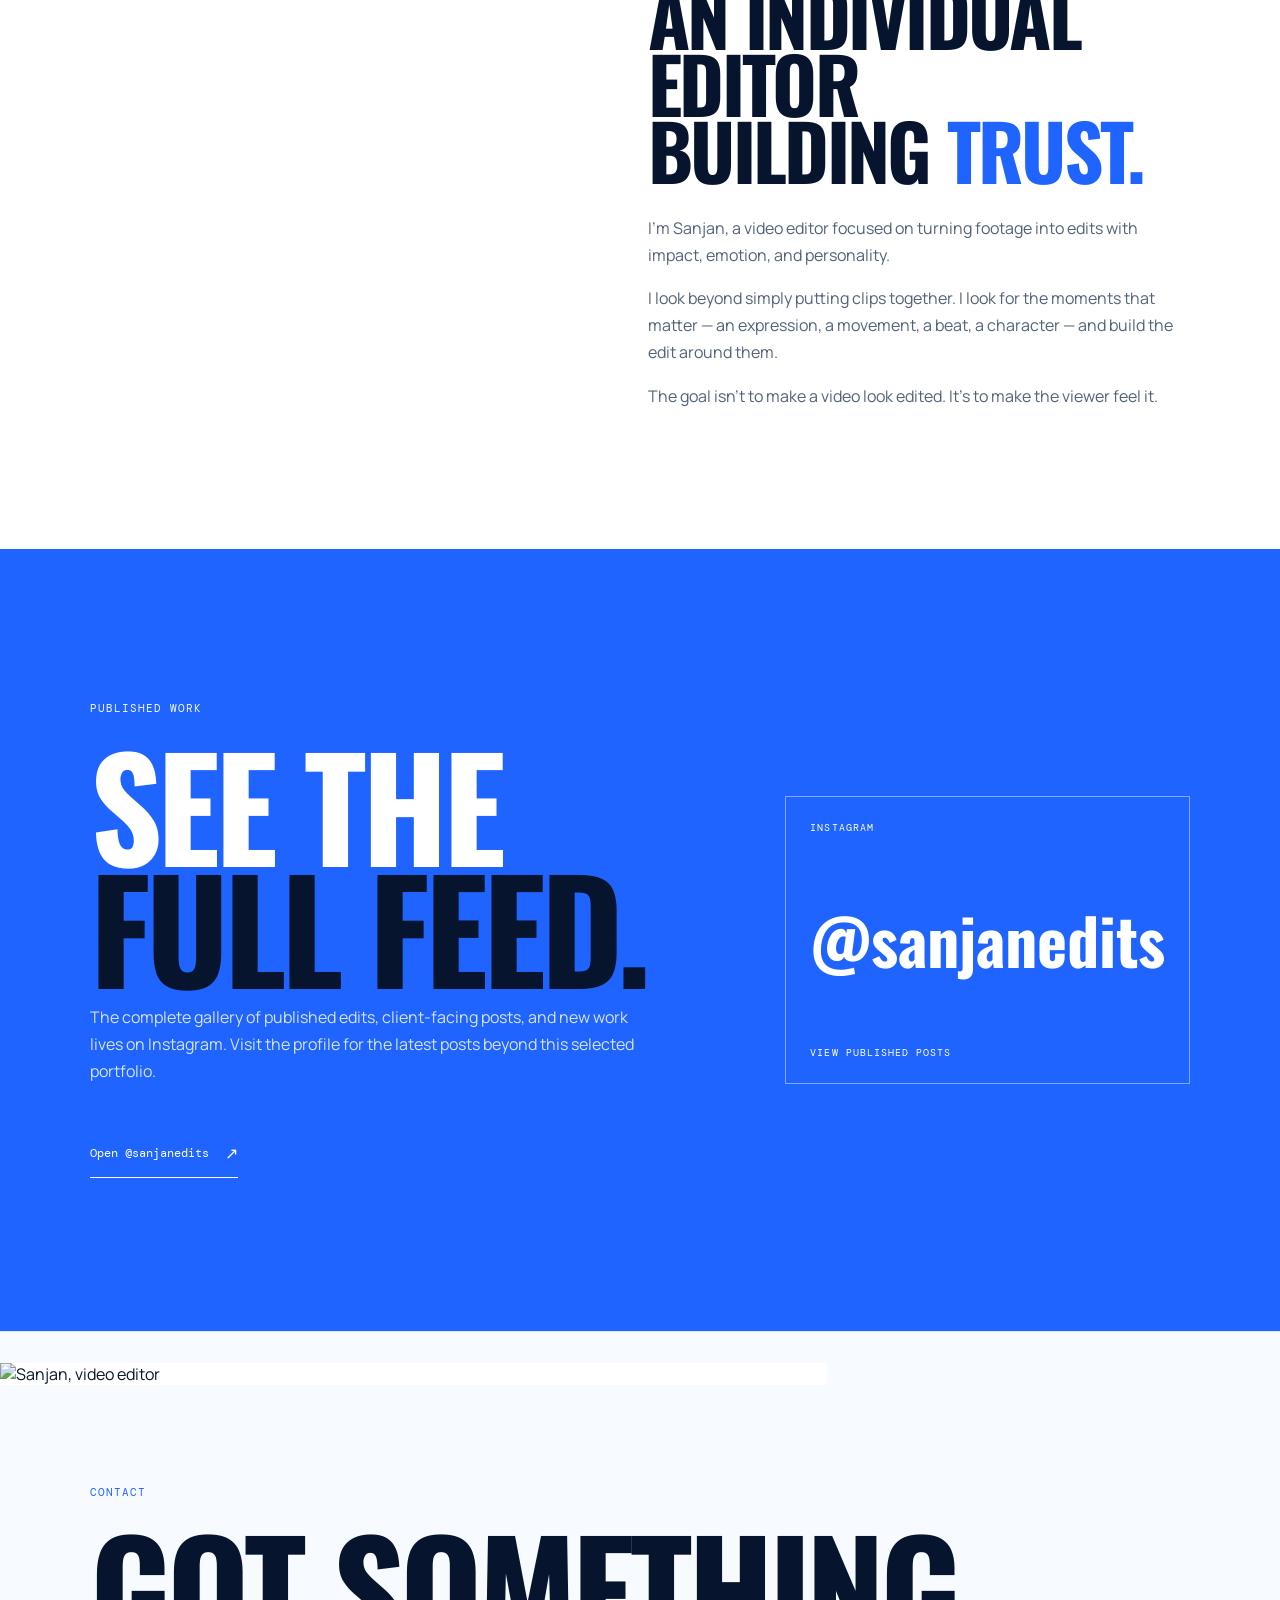
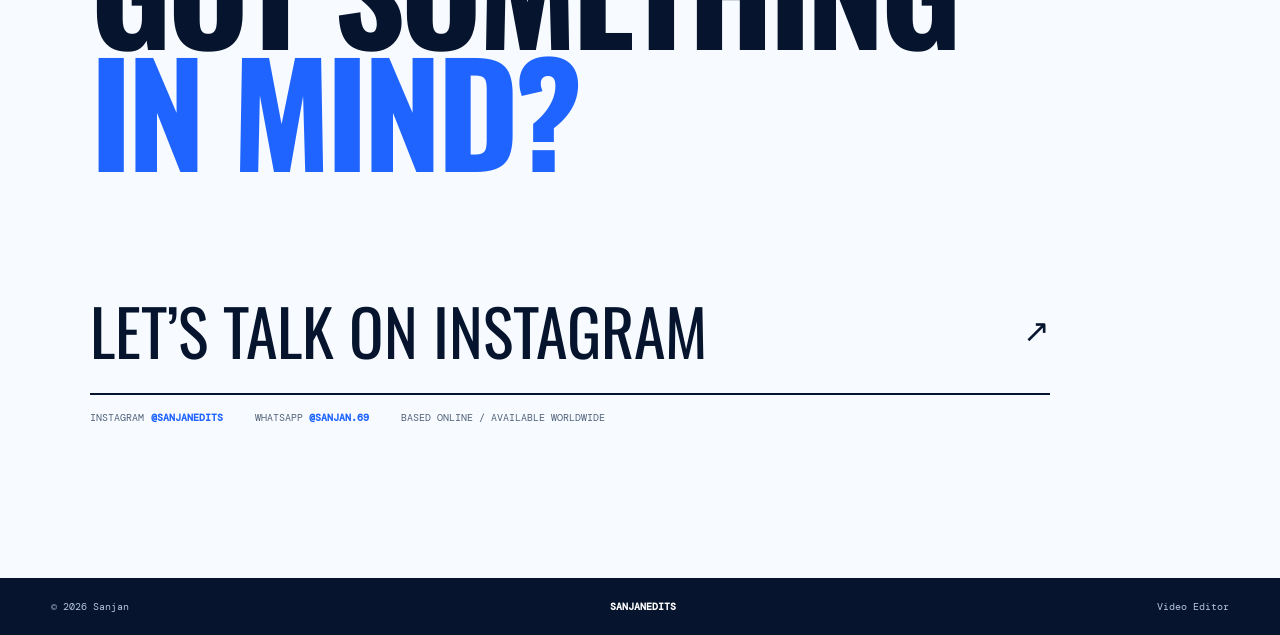
==== commit 45d0971f: "Update About image and video action placement" ====
--- a/index.html
+++ b/index.html
@@ -106,7 +106,7 @@
         </section>
 
         <section id="about" class="about-section section">
-            <div class="about-photo" data-parallax="0.24"><img src="https://res.cloudinary.com/sdsqadch/image/upload/v1788445547/Sanjan_compressed.png" alt="Sanjan, video editor" loading="lazy"></div>
+            <div class="about-photo" data-parallax="0.24"><img src="https://res.cloudinary.com/sdsqadch/image/upload/v1788447449/Sanjan_compressed.png" alt="Sanjan, video editor" loading="lazy"></div>
             <div class="about-copy" data-reveal="slide-right" data-parallax="-0.12">
                 <p class="eyebrow">About Sanjan</p>
                 <h2>An individual editor<br>building <em>trust.</em></h2>
--- a/css/portfolio.css
+++ b/css/portfolio.css
@@ -59,7 +59,7 @@
 .work-card-wide { grid-column: 5 / span 8; }
 .work-card-media { position: relative; overflow: hidden; background: #d6e2f0; }
 .work-card video { width: 100%; height: auto; min-height: 0; display: block; object-fit: contain; filter: saturate(.78); }
-.work-card-actions { position: absolute; z-index: 3; right: 1rem; bottom: 1rem; display: flex; flex-wrap: wrap; gap: .45rem; }
+.work-card-actions { position: absolute; z-index: 3; top: 1rem; right: 1rem; display: flex; flex-wrap: wrap; gap: .45rem; }
 .work-card-actions button { border: 0; border-radius: 99px; padding: .65rem .8rem; font-family: var(--mono); font-size: .65rem; cursor: pointer; transition: background .2s ease, color .2s ease, transform .2s ease; }
 .work-card-actions button:active { transform: scale(.97); }
 .work-card-play { background: var(--white); color: var(--navy); }
@@ -87,7 +87,7 @@
 .about-copy { max-width: 42rem; position: relative; z-index: 2; margin-left: -12vw; }
 .about-copy h2 { font-size: clamp(3rem, 6vw, 6rem); margin-bottom: 2rem; }
 .about-copy p { color: #52627a; line-height: 1.7; }
-.about-photo { width: calc(100% + clamp(1.25rem, 7vw, 8rem)); height: auto; min-height: 0; margin-left: calc(-1 * clamp(1.25rem, 7vw, 8rem)); display: flex; align-items: center; justify-content: flex-start; background: #fff; position: relative; z-index: 1; }
+.about-photo { width: calc(100% + clamp(1.25rem, 7vw, 8rem) + clamp(1.25rem, 7vw, 8rem)); height: auto; min-height: 0; margin-left: calc(-1 * clamp(1.25rem, 7vw, 8rem)); left: 0; display: flex; align-items: center; justify-content: flex-start; background: #fff; position: relative; z-index: 1; }
 .about-photo img { display: block; width: 100%; height: auto; max-width: none; object-fit: contain; object-position: left center; filter: none; }
 
 .instagram-section { display: grid; grid-template-columns: 1.2fr .8fr; gap: 8vw; align-items: center; background: var(--blue); color: var(--white); }
@@ -115,11 +115,12 @@
 .site-footer strong { color: var(--white); text-transform: uppercase; }
 
 [data-parallax] { --parallax-y: 0px; will-change: transform; transform: translate3d(0, var(--parallax-y), 0); }
-.js-reveal { opacity: 0; transform: translate3d(0, calc(var(--parallax-y, 0px) + 2rem), 0); transition: opacity .8s var(--ease), transform .8s var(--ease); }
+.js-reveal { opacity: 0; transform: translate3d(0, calc(var(--parallax-y, 0px) + 2rem), 0); transition: opacity .8s var(--ease), transform .8s var(--ease); transition-delay: var(--reveal-delay, 0ms); }
 [data-reveal="slide-left"].js-reveal { transform: translate3d(-8vw, calc(var(--parallax-y, 0px) + 1rem), 0); }
 [data-reveal="slide-right"].js-reveal { transform: translate3d(8vw, calc(var(--parallax-y, 0px) + 1rem), 0); }
+[data-reveal="slide-up"].js-reveal { transform: translate3d(0, calc(var(--parallax-y, 0px) + 3rem), 0); }
 .js-reveal.is-visible { opacity: 1; transform: translate3d(0, var(--parallax-y, 0px), 0); }
-[data-reveal="slide-left"].js-reveal.is-visible, [data-reveal="slide-right"].js-reveal.is-visible { transform: translate3d(0, var(--parallax-y, 0px), 0); }
+[data-reveal="slide-left"].js-reveal.is-visible, [data-reveal="slide-right"].js-reveal.is-visible, [data-reveal="slide-up"].js-reveal.is-visible { transform: translate3d(0, var(--parallax-y, 0px), 0); }
 .sr-only { position: absolute; width: 1px; height: 1px; padding: 0; margin: -1px; overflow: hidden; clip: rect(0, 0, 0, 0); white-space: nowrap; border: 0; }
 
 
@@ -144,7 +145,7 @@
     .work-grid { display: flex; flex-direction: column; gap: 2.5rem; }
     .work-card, .work-card-featured, .work-card-wide { width: 100%; }
     .work-card-meta { padding-top: .9rem; }
-    .work-card-actions { right: .65rem; bottom: .65rem; gap: .35rem; }
+    .work-card-actions { top: .65rem; right: .65rem; gap: .35rem; }
     .work-card-actions button { padding: .55rem .65rem; font-size: .58rem; }
     .statement-line { display: block; font-size: clamp(5rem, 22vw, 10rem); }
     .statement-line span { display: block; }
@@ -152,7 +153,7 @@
     .services-section, .about-section, .instagram-section { display: block; }
     .service-item { grid-template-columns: 1fr 2rem; }
     .service-item p { grid-column: 1 / -1; margin-top: .5rem; }
-    .about-photo { width: 100%; margin: 0 0 3rem; }
+    .about-photo { width: 100%; margin: 0 0 3rem; left: 0; }
     .about-photo img { width: 100%; height: auto; }
     .about-copy { margin-left: 0; }
     .instagram-card { min-height: 14rem; margin-top: 3rem; }
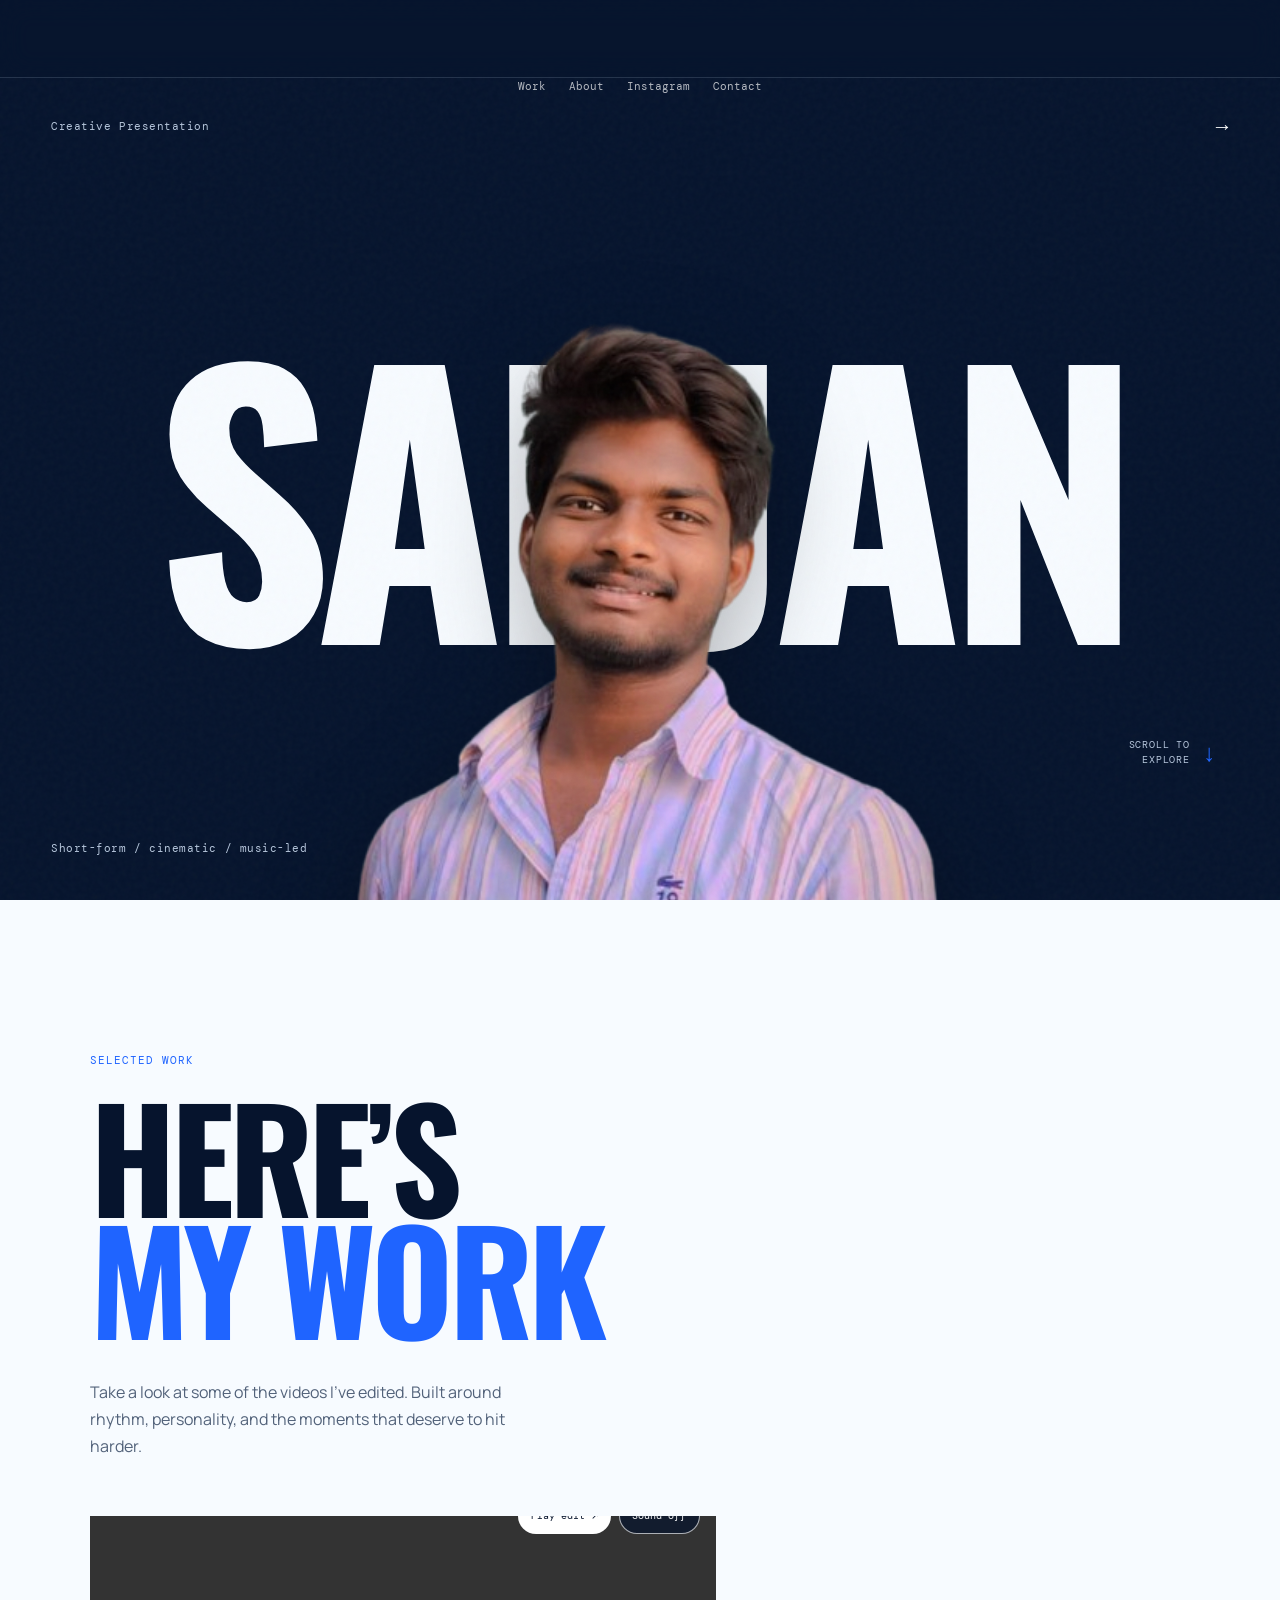
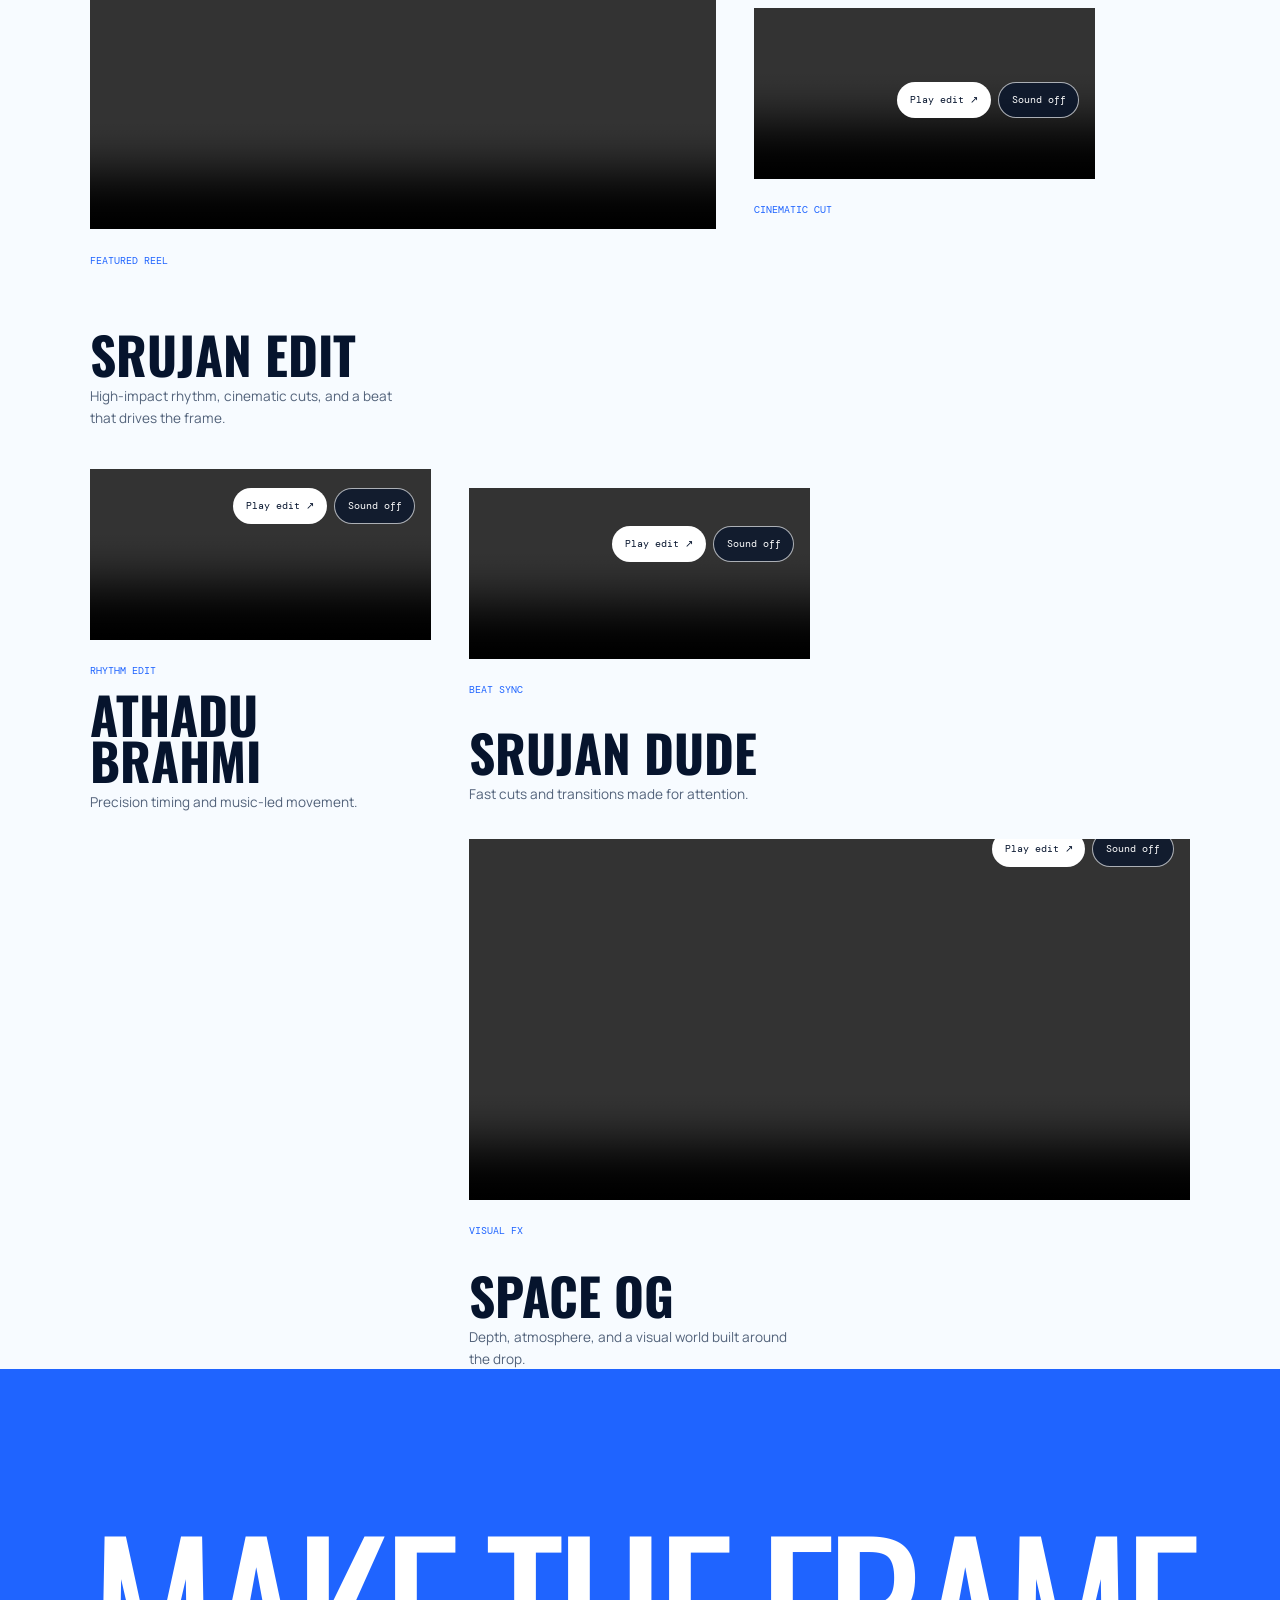
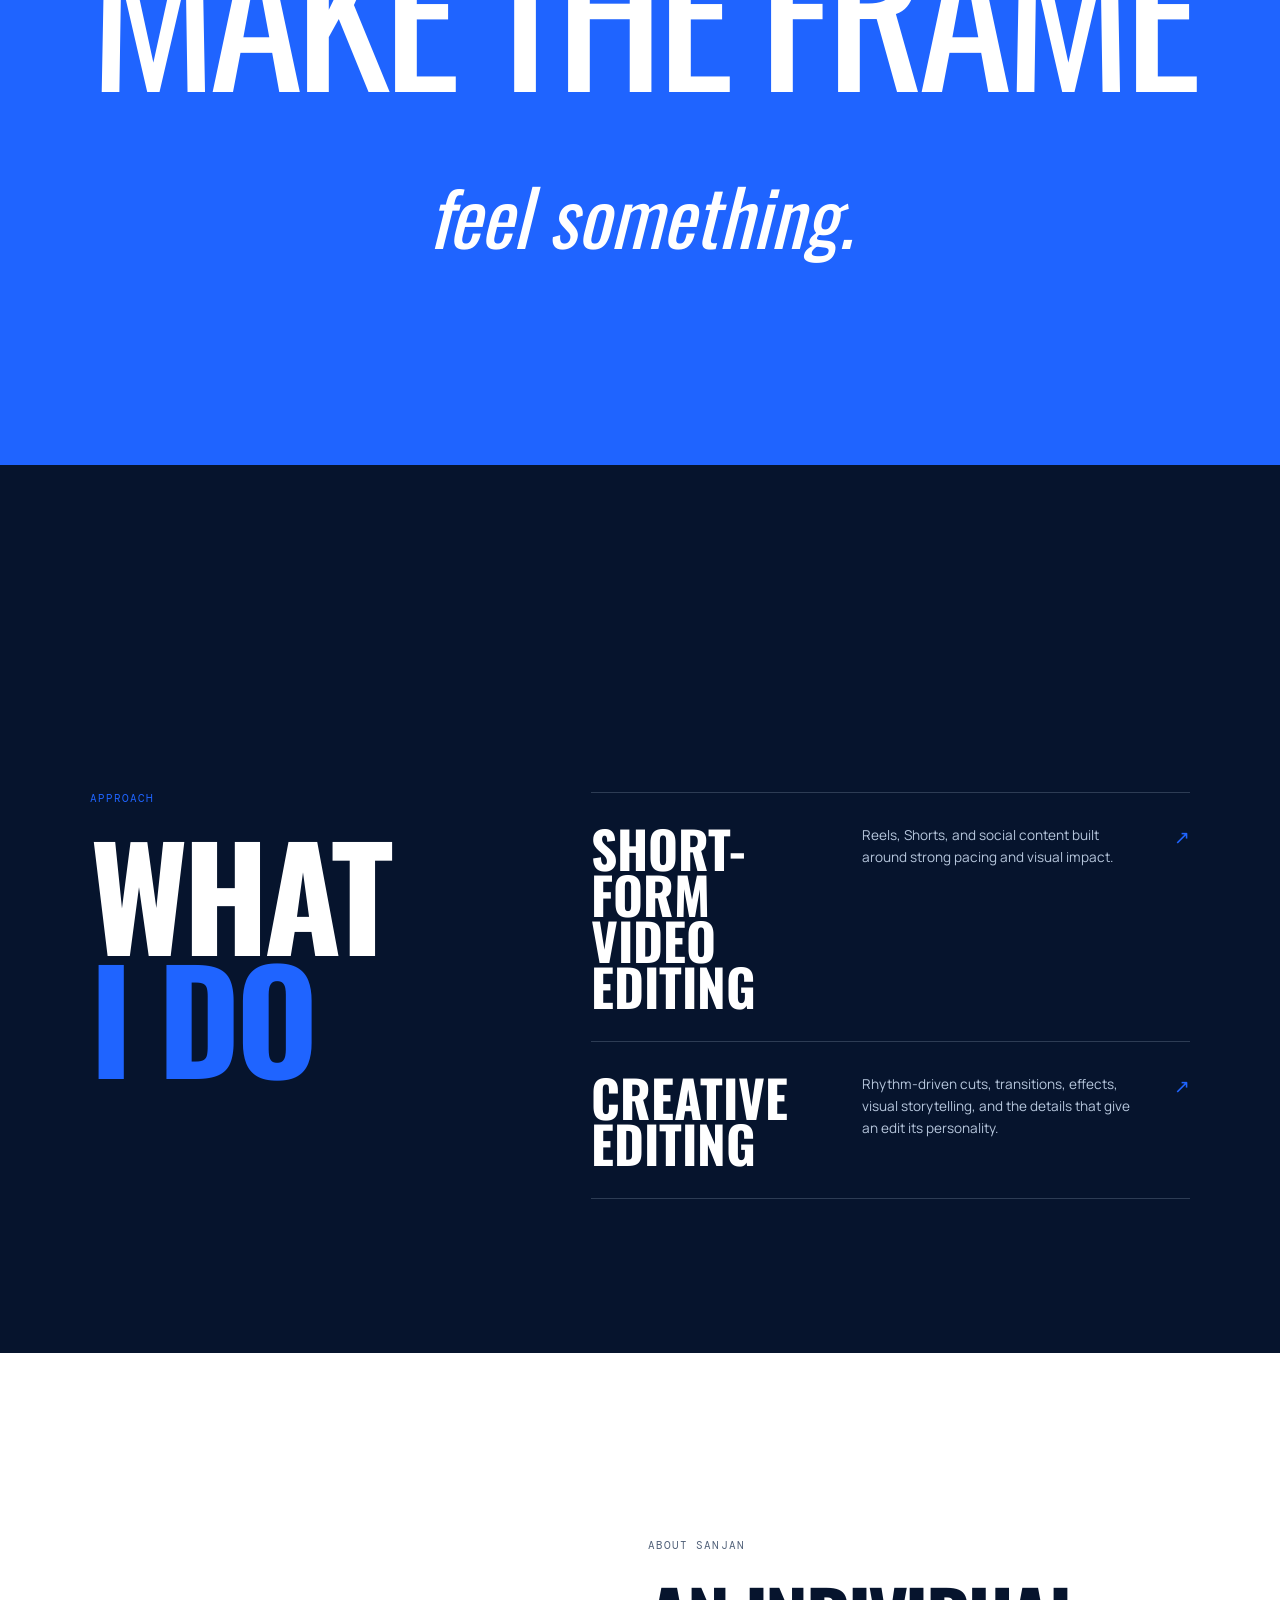
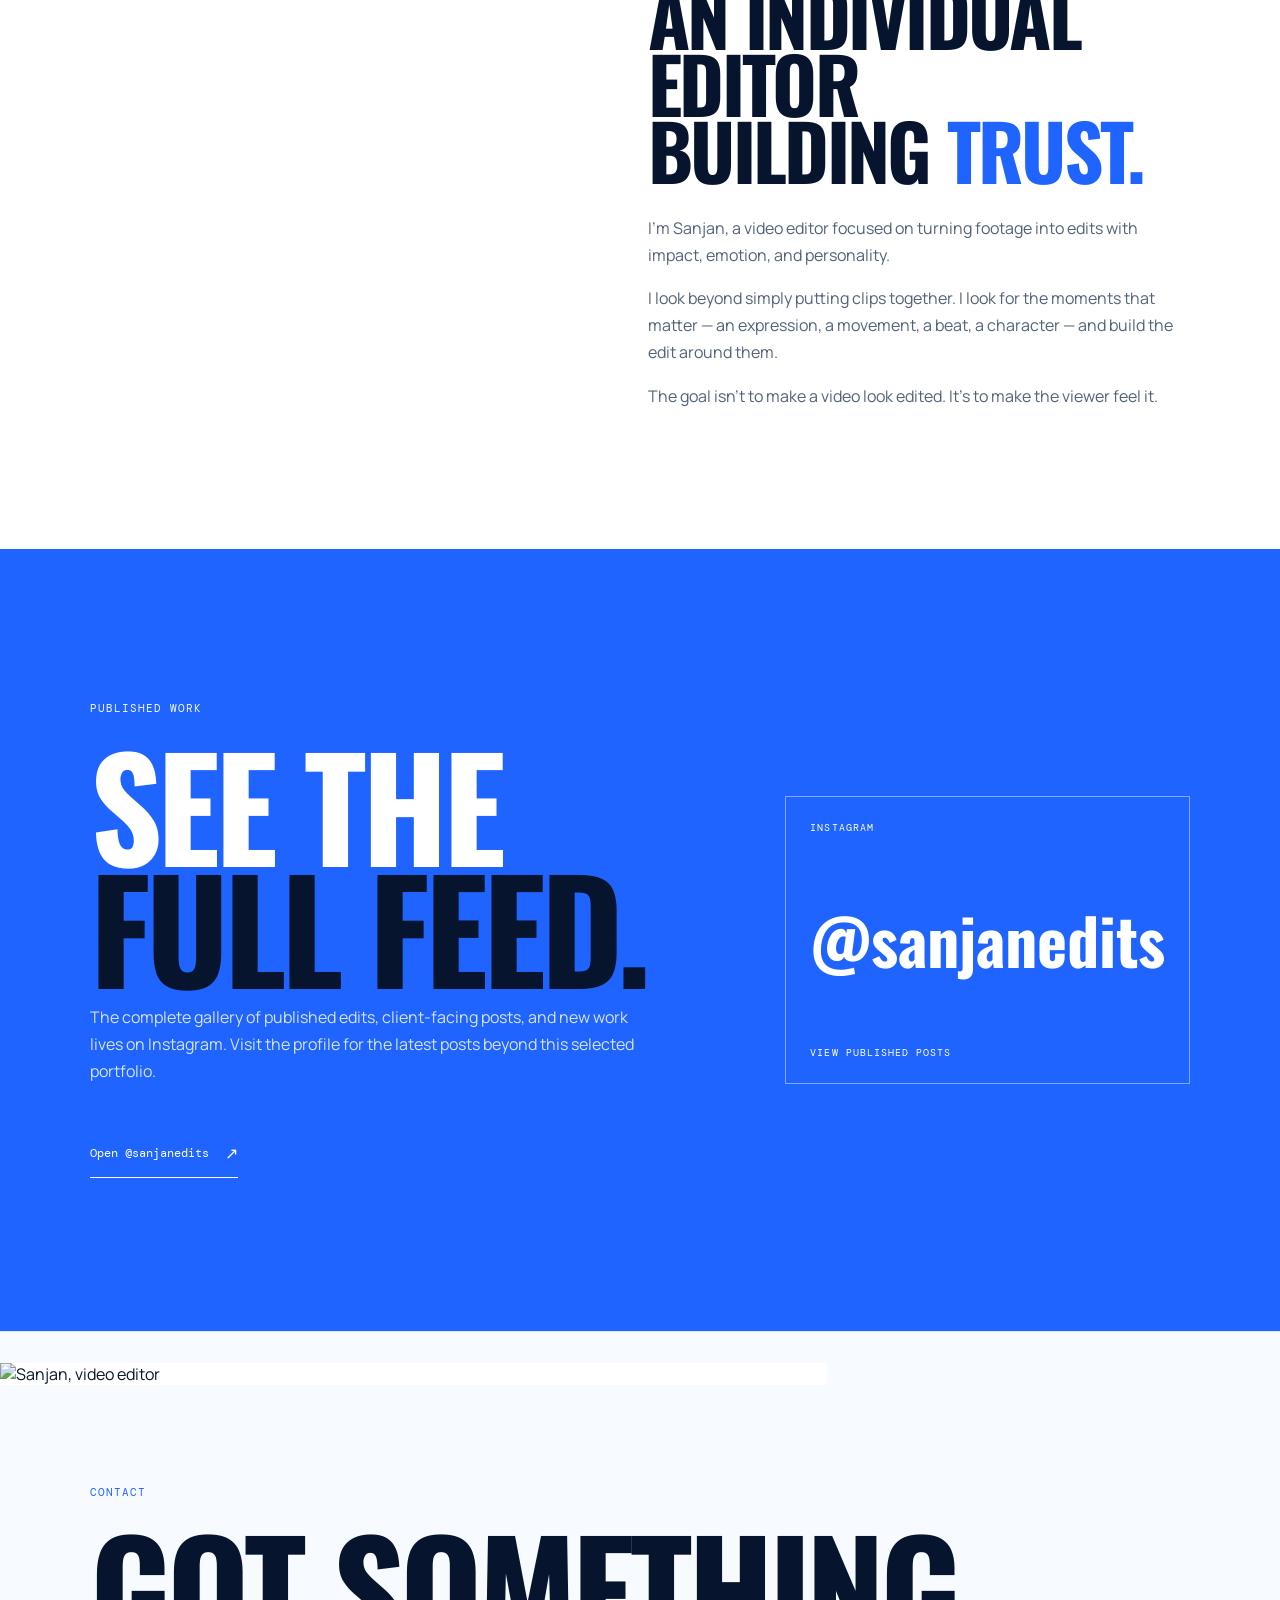
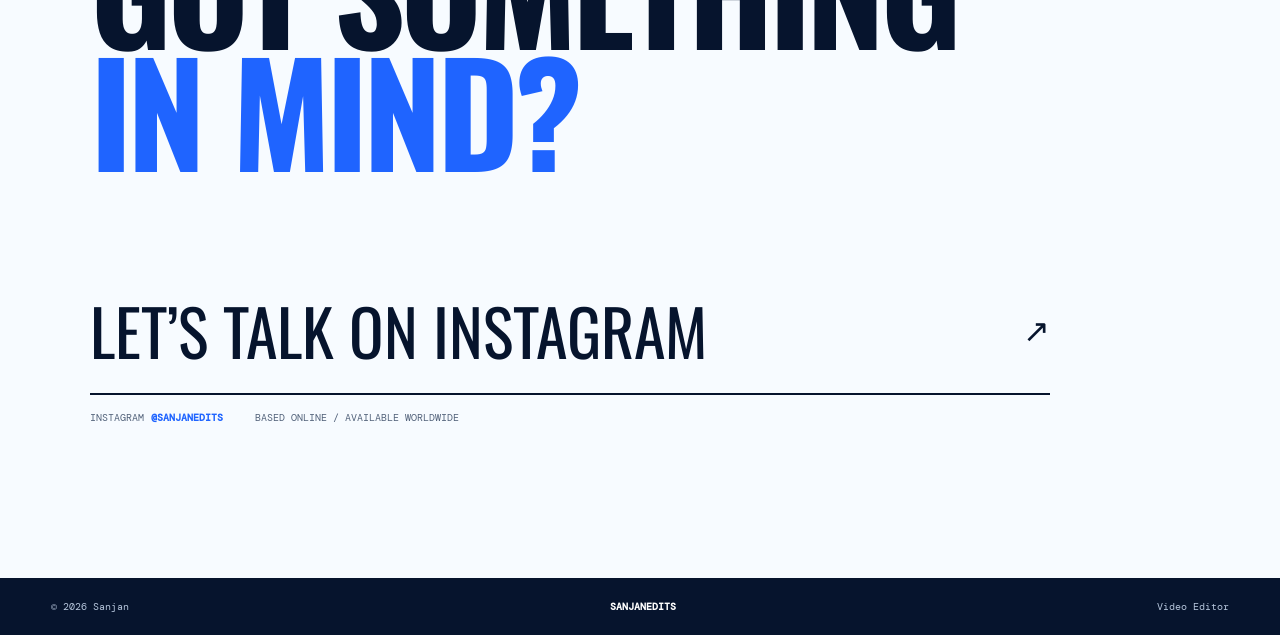
==== commit 3872aaa2: "Optimize mobile portfolio experience and SEO metadata" ====
--- a/index.html
+++ b/index.html
@@ -5,6 +5,16 @@
     <meta name="viewport" content="width=device-width, initial-scale=1">
     <meta name="theme-color" content="#06142D">
     <meta name="description" content="Sanjan — freelance video editor creating high-impact short-form edits.">
+    <link rel="canonical" href="https://sanjan-github.github.io/Sanjan_Editor_Portfolio/">
+    <meta property="og:title" content="sanjanedits — Video Editor">
+    <meta property="og:description" content="High-impact short-form, cinematic, and music-led video edits by Sanjan.">
+    <meta property="og:type" content="website">
+    <meta property="og:url" content="https://sanjan-github.github.io/Sanjan_Editor_Portfolio/">
+    <meta property="og:image" content="https://sanjan-github.github.io/Sanjan_Editor_Portfolio/assets/images/icons/social-preview.svg">
+    <meta name="twitter:card" content="summary_large_image">
+    <meta name="twitter:title" content="sanjanedits — Video Editor">
+    <meta name="twitter:description" content="High-impact short-form, cinematic, and music-led video edits by Sanjan.">
+    <meta name="twitter:image" content="https://sanjan-github.github.io/Sanjan_Editor_Portfolio/assets/images/icons/social-preview.svg">
     <title>sanjanedits — Video Editor</title>
     <link rel="preconnect" href="https://fonts.googleapis.com">
     <link rel="preconnect" href="https://fonts.gstatic.com" crossorigin>
@@ -136,7 +146,6 @@
             <a class="contact-link" data-reveal="slide-left" href="https://www.instagram.com/sanjanedits/" target="_blank" rel="noopener noreferrer">Let’s talk on Instagram <span aria-hidden="true">↗</span></a>
             <div class="contact-meta" data-reveal="slide-right">
                 <span>Instagram <strong>@sanjanedits</strong></span>
-                <span><a href="https://wa.me/" target="_blank" rel="noopener noreferrer" title="Open WhatsApp and search for this username">WhatsApp <strong>@sanjan.69</strong></a></span>
                 <span>Based online / available worldwide</span>
             </div>
         </section>
--- a/css/portfolio.css
+++ b/css/portfolio.css
@@ -37,7 +37,8 @@
 .hero-topline, .hero-footer { display: flex; justify-content: space-between; align-items: center; font-family: var(--mono); font-size: .67rem; letter-spacing: .05em; color: var(--muted); position: relative; z-index: 3; }
 .hero-arrow { font-size: 1.3rem; color: var(--white); }
 .hero-stage { min-height: 78svh; display: grid; place-items: center; position: relative; }
-.hero-title { font-family: var(--display); font-size: clamp(9rem, 27vw, 30rem); line-height: .78; letter-spacing: -.045em; color: var(--ice); font-weight: 700; margin: 0; position: absolute; z-index: 1; white-space: nowrap; }
+.hero-title { --hero-title-y: 0px; font-family: var(--display); font-size: clamp(9rem, 27vw, 30rem); line-height: .78; letter-spacing: -.045em; color: var(--ice); font-weight: 700; margin: 0; position: absolute; z-index: 1; white-space: nowrap; transform: translate3d(0, calc(var(--hero-title-y) - 2rem), 0); transition: transform 1s var(--ease); }
+.hero-title.hero-title-ready { transform: translate3d(0, var(--hero-title-y), 0); }
 .hero-image-wrap { position: absolute; z-index: 2; bottom: -2rem; height: min(74svh, 52rem); width: min(56vw, 38rem); display: grid; place-items: end center; }
 .hero-image { width: 100%; height: 100%; object-fit: contain; object-position: center bottom; filter: drop-shadow(0 2rem 3rem rgba(0, 0, 0, .28)); }
 .hero-kicker, .hero-stamp { position: absolute; z-index: 3; font-family: var(--mono); font-size: .62rem; line-height: 1.5; letter-spacing: .08em; color: var(--muted); }
@@ -135,7 +136,8 @@
     .header-cta { font-size: .58rem; padding: .6rem .7rem; }
     .hero { padding-inline: 1.1rem; }
     .hero-stage { min-height: 78svh; align-items: end; }
-    .hero-title { top: 23%; left: 50%; max-width: 100%; font-size: clamp(4.6rem, 21vw, 8rem); line-height: .82; transform: translateX(-50%); }
+    .hero-title { top: 23%; left: 50%; max-width: 100%; font-size: clamp(4.6rem, 21vw, 8rem); line-height: .82; transform: translate3d(-50%, calc(var(--hero-title-y) - 2rem), 0); }
+    .hero-title.hero-title-ready { transform: translate3d(-50%, var(--hero-title-y), 0); }
     .hero-image-wrap { width: min(84vw, 25rem); height: min(61svh, 36rem); bottom: -.5rem; }
     .hero-kicker { top: 25%; left: 0; font-size: .55rem; }
     .hero-stamp { right: 0; bottom: 5%; }
@@ -166,5 +168,6 @@
     html { scroll-behavior: auto; }
     .js-reveal { opacity: 1; transform: translate3d(0, var(--parallax-y, 0px), 0); transition: none; }
     [data-parallax] { --parallax-y: 0px; }
+    .hero-title, .hero-title.hero-title-ready { --hero-title-y: 0px; transition: none; transform: translate3d(0, 0, 0); }
     .work-card-actions button, .instagram-card, .header-cta { transition: none; }
 }
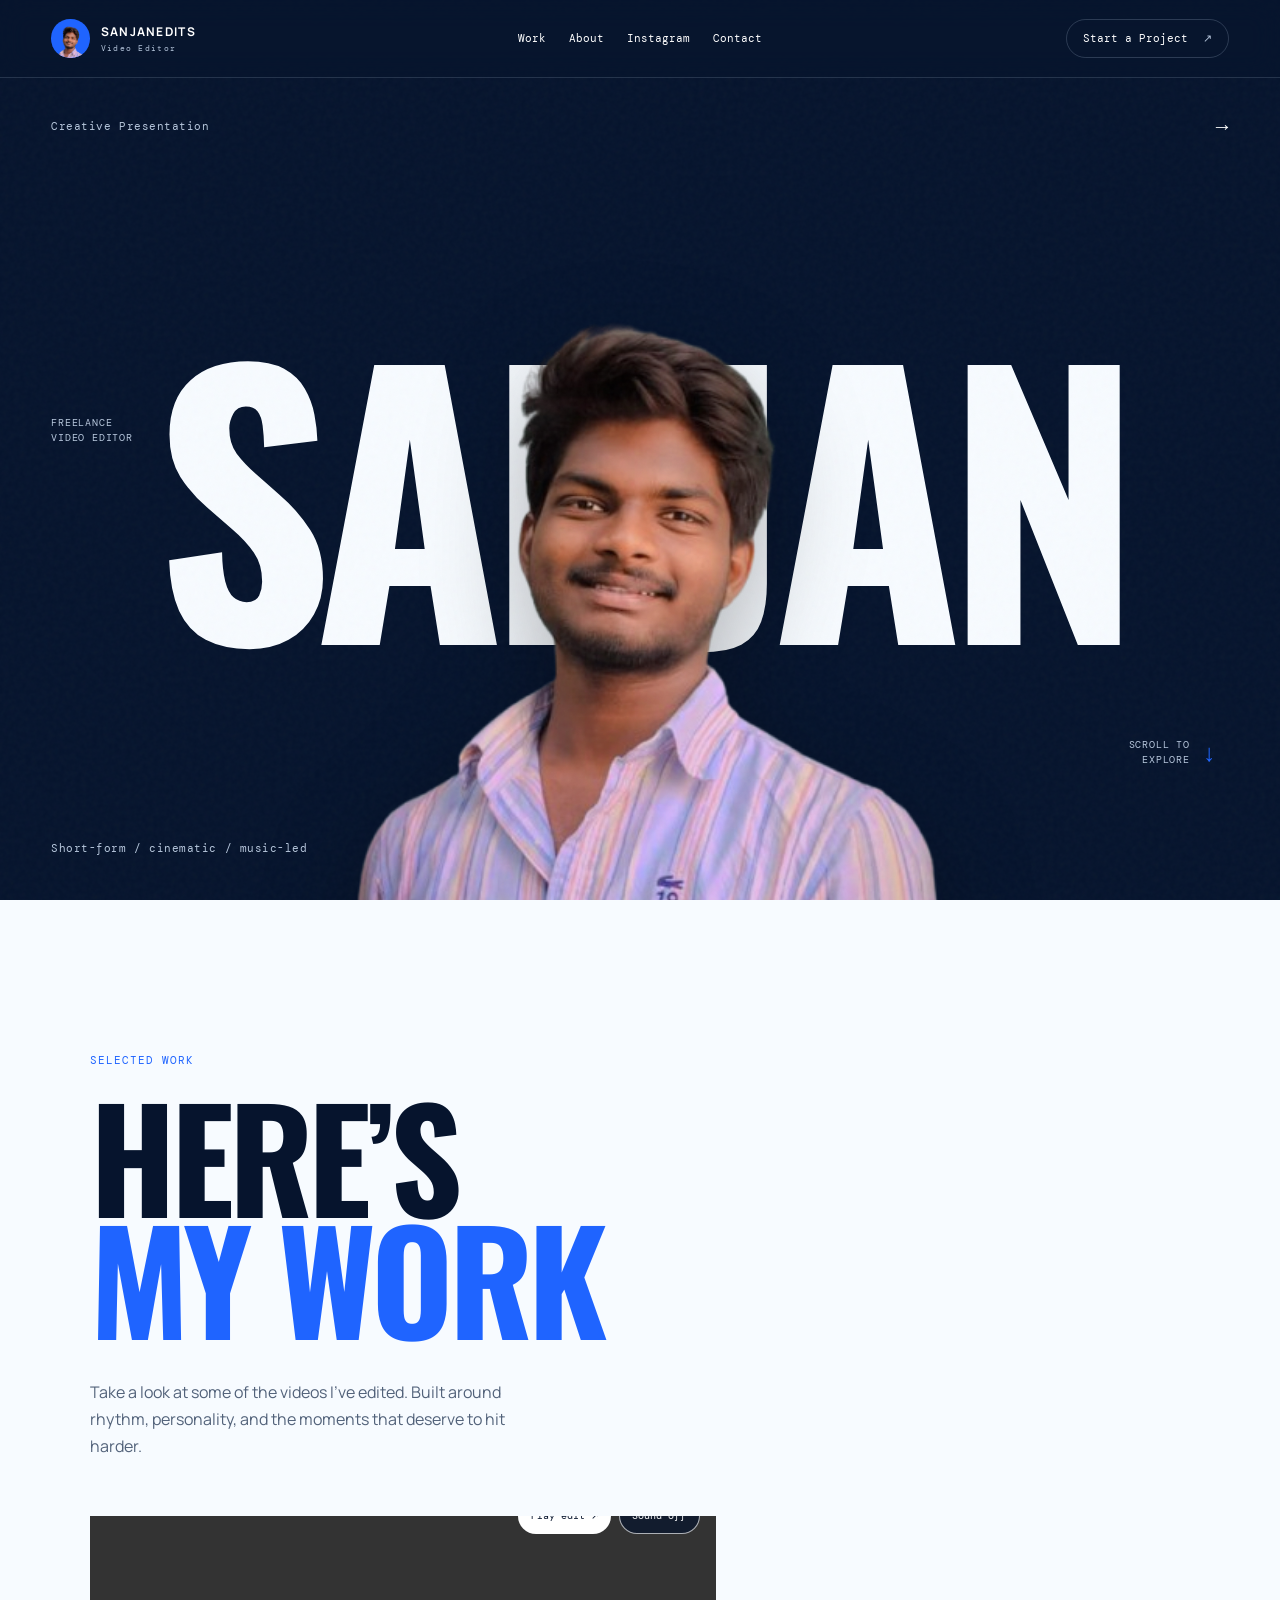
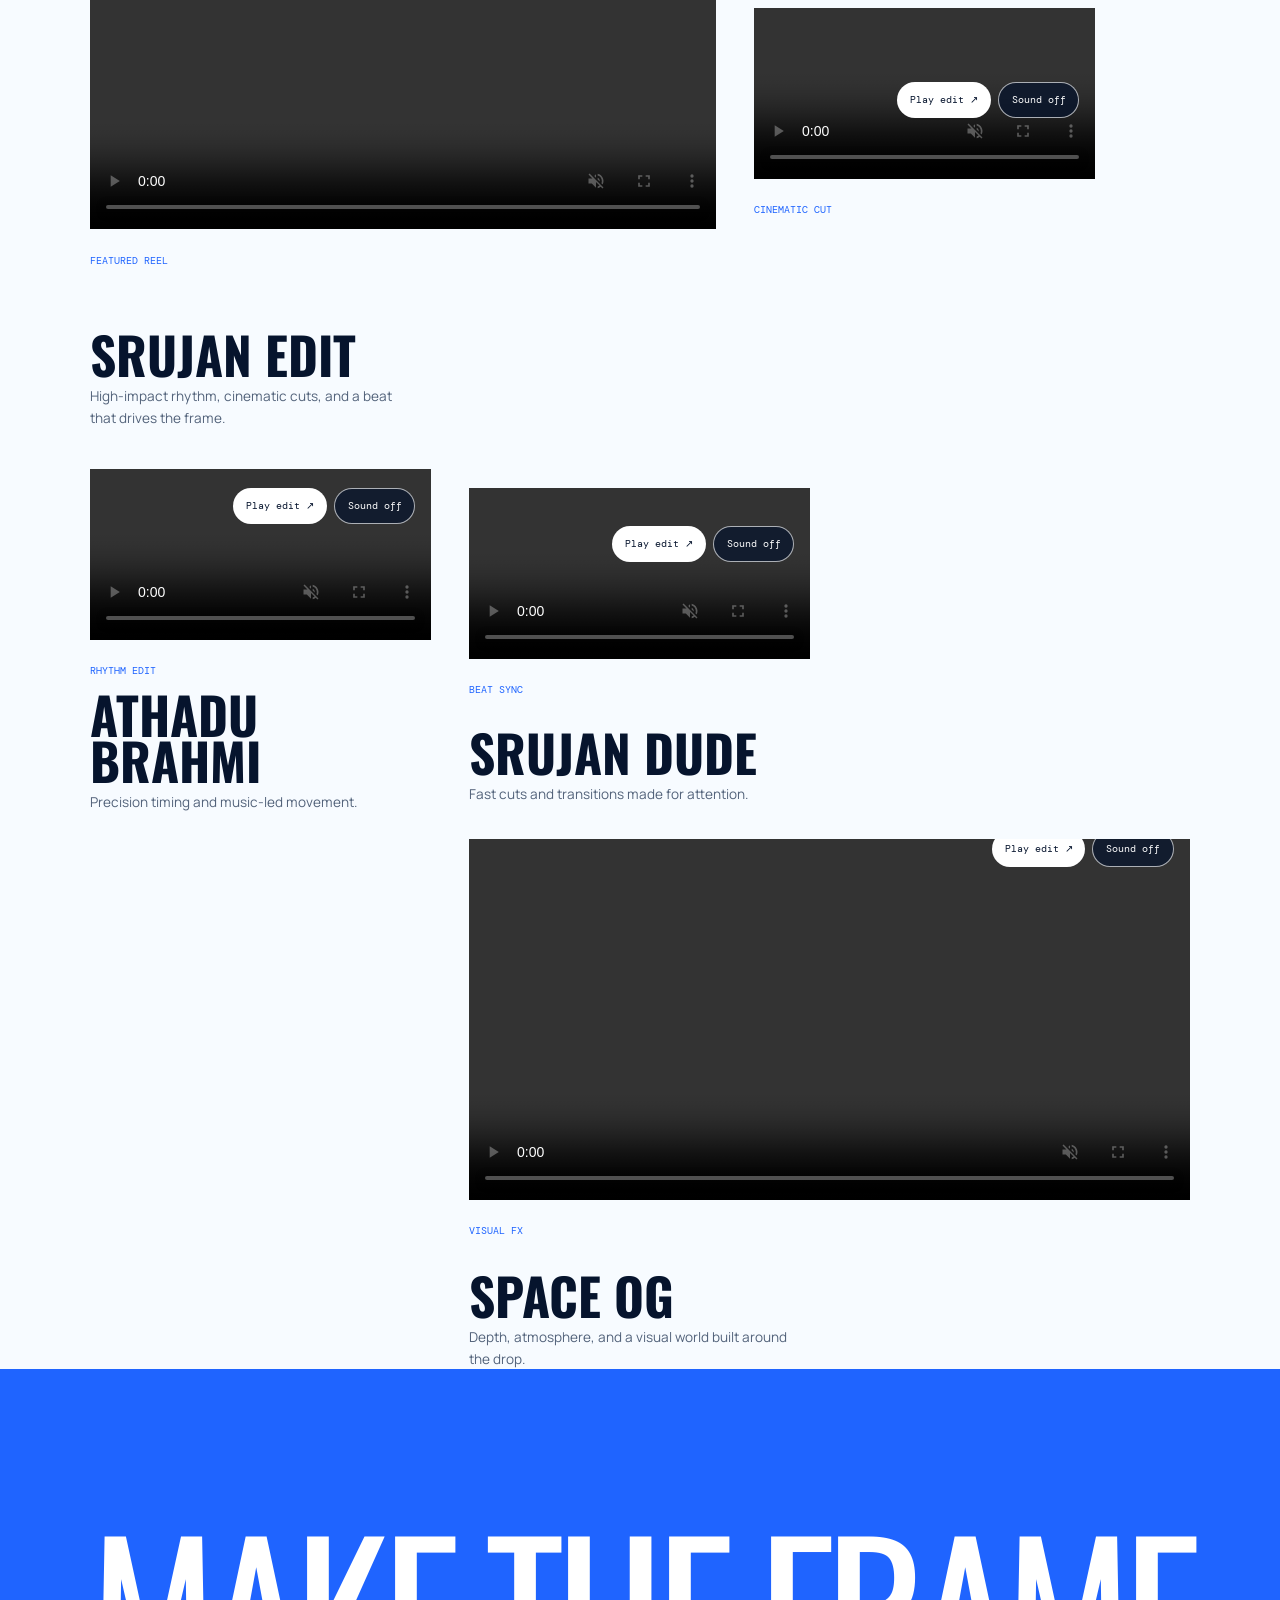
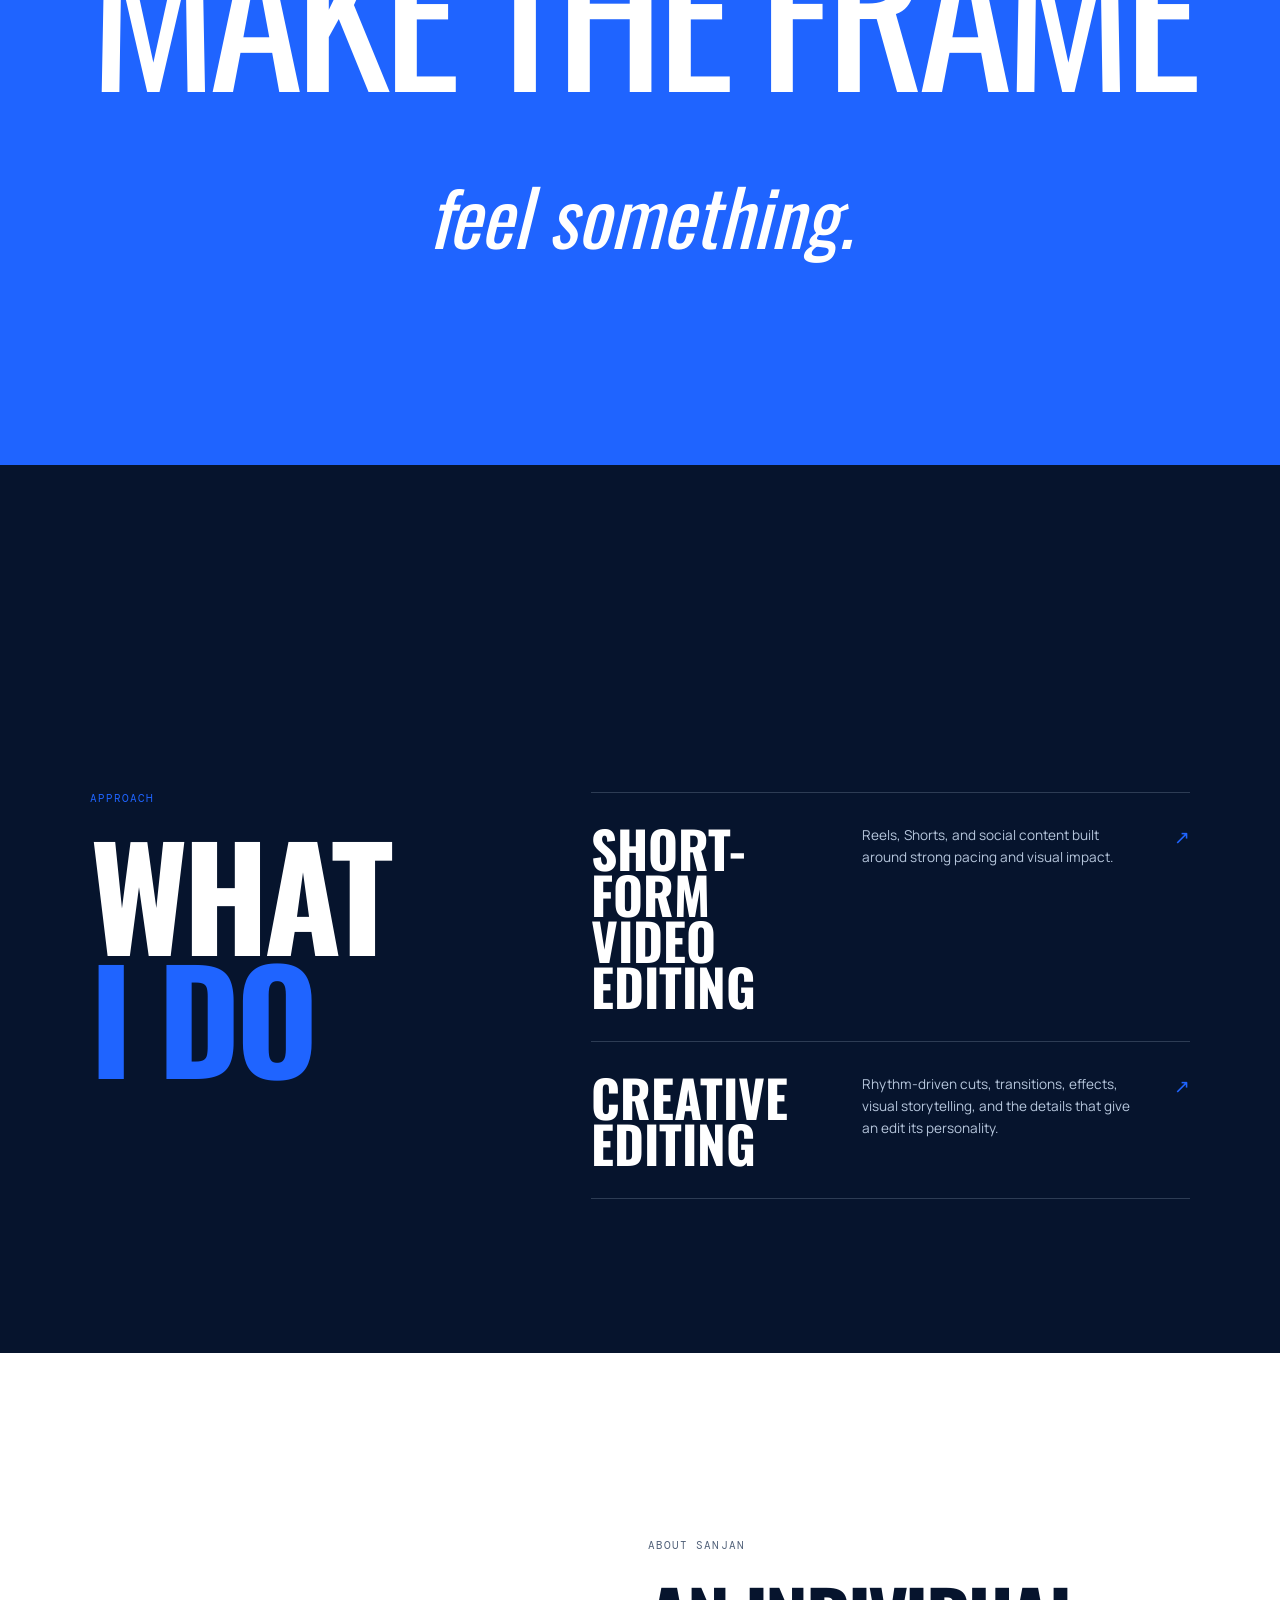
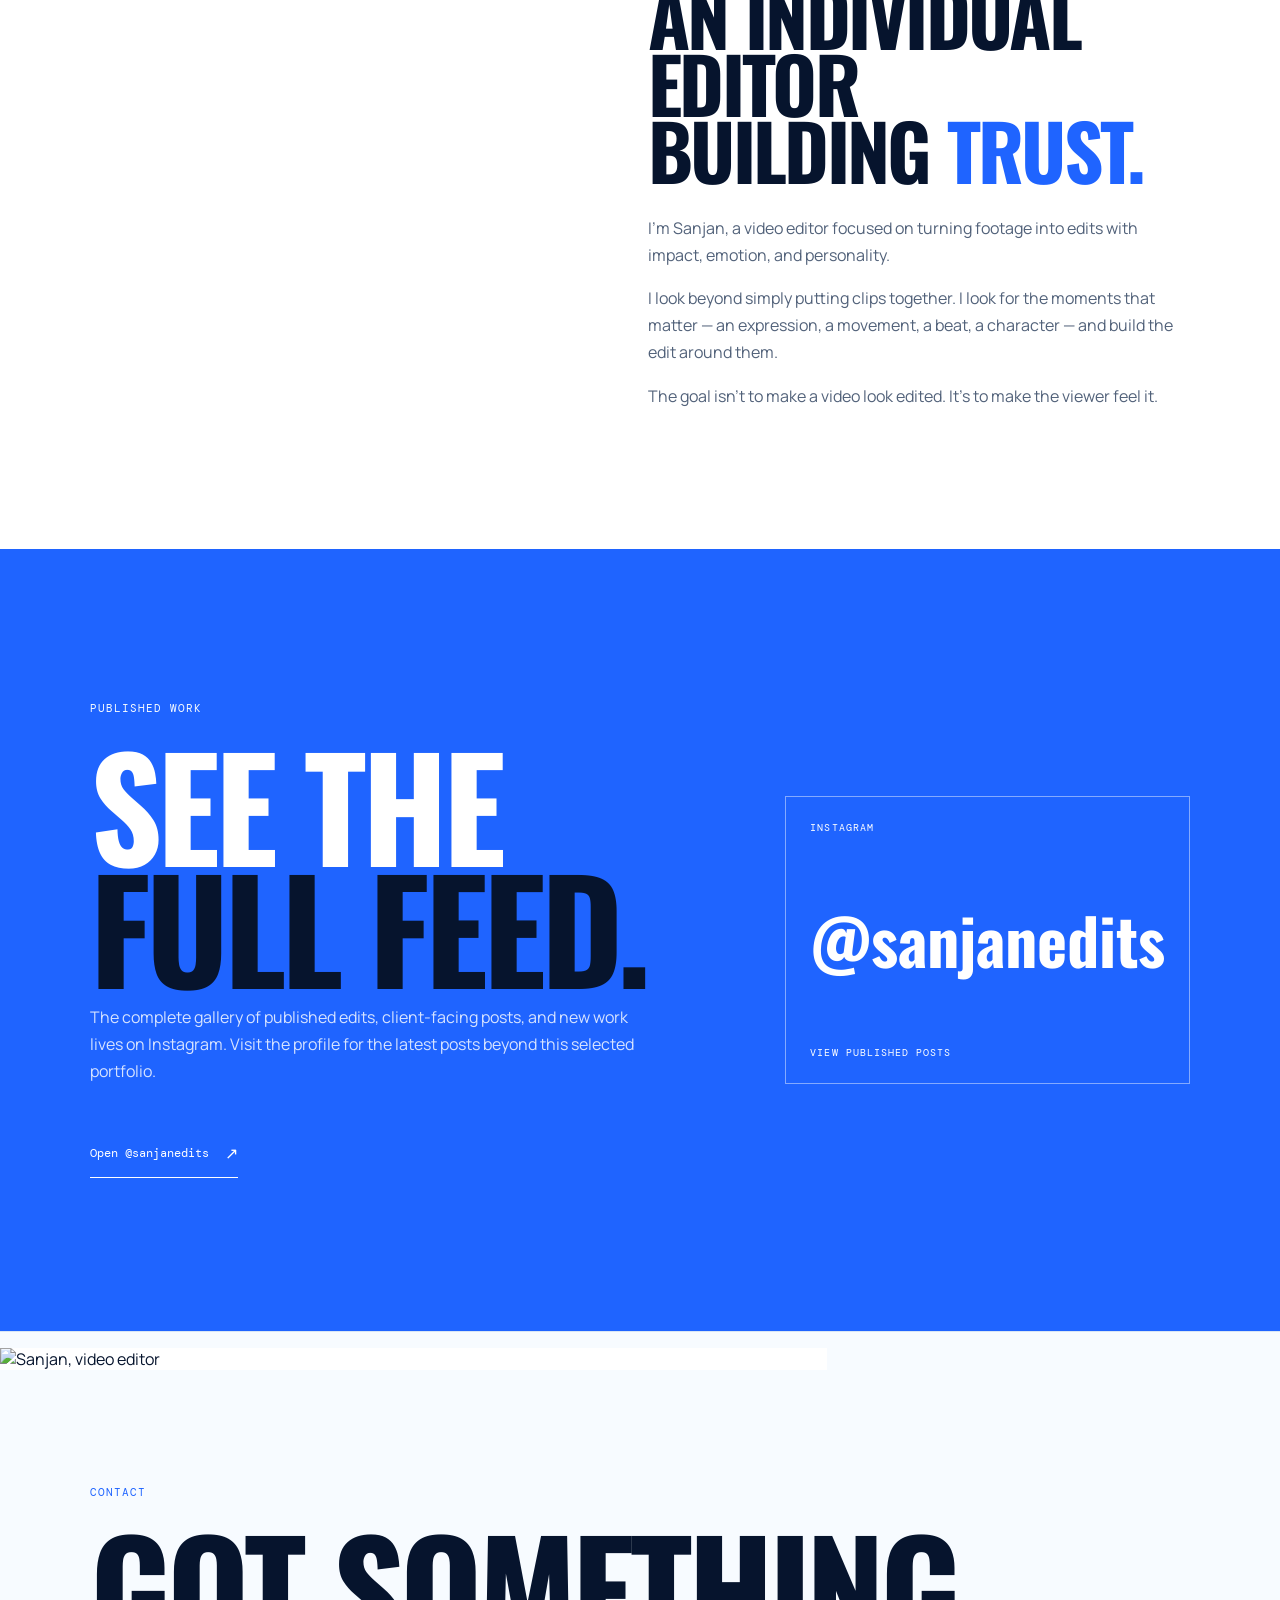
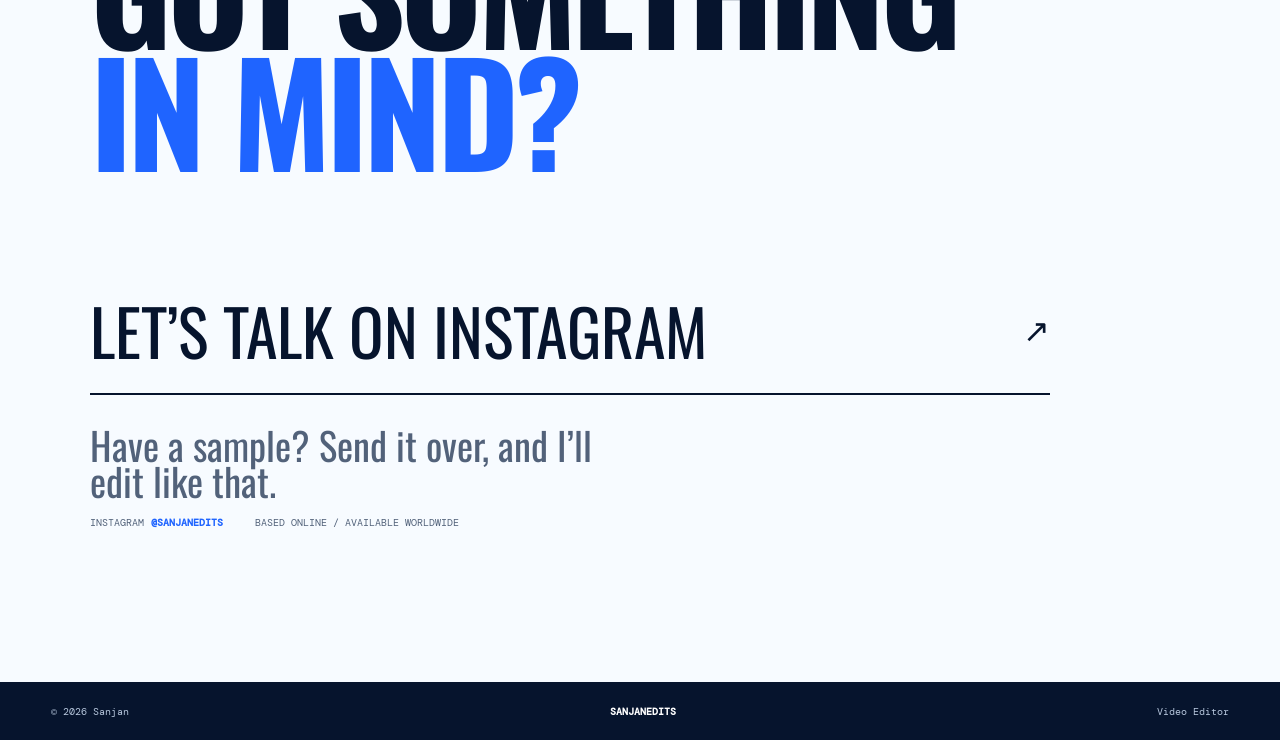
==== commit 90537523: "Add sample edit contact note" ====
--- a/index.html
+++ b/index.html
@@ -144,6 +144,7 @@
             <p class="eyebrow" data-reveal="slide-left">Contact</p>
             <h2 data-reveal="slide-right">Got something<br><em>in mind?</em></h2>
             <a class="contact-link" data-reveal="slide-left" href="https://www.instagram.com/sanjanedits/" target="_blank" rel="noopener noreferrer">Let’s talk on Instagram <span aria-hidden="true">↗</span></a>
+            <p class="sample-edit-note" data-reveal="slide-right">Have a sample? Send it over, and I’ll edit like that.</p>
             <div class="contact-meta" data-reveal="slide-right">
                 <span>Instagram <strong>@sanjanedits</strong></span>
                 <span>Based online / available worldwide</span>
--- a/css/portfolio.css
+++ b/css/portfolio.css
@@ -108,6 +108,7 @@
 .contact-link { display: flex; justify-content: space-between; align-items: center; max-width: 60rem; border-bottom: 2px solid var(--navy); padding: 2rem 0 1rem; margin-top: 5rem; text-decoration: none; color: var(--navy); font-family: var(--display); font-size: clamp(2rem, 5vw, 5rem); text-transform: uppercase; transition: color .2s ease; }
 .contact-link:hover { color: var(--blue); }
 .contact-link span { font-family: var(--body); font-size: 2rem; }
+.sample-edit-note { max-width: 34rem; margin: 2rem 0 0; color: #52627a; font-family: var(--display); font-size: clamp(1.5rem, 3vw, 3rem); line-height: .95; }
 .contact-meta { display: flex; flex-wrap: wrap; gap: 1rem 2rem; margin-top: 1rem; font-family: var(--mono); font-size: .65rem; color: #52627a; text-transform: uppercase; }
 .contact-meta span { display: inline-flex; gap: .45rem; flex-wrap: wrap; }
 .contact-meta a { color: inherit; text-decoration: none; }
@@ -161,6 +162,7 @@
     .instagram-card { min-height: 14rem; margin-top: 3rem; }
     .contact-meta { display: grid; gap: .8rem; }
     .contact-link { margin-top: 3rem; font-size: clamp(1.8rem, 9vw, 3rem); }
+    .sample-edit-note { max-width: 20rem; margin-top: 1.5rem; font-size: clamp(1.35rem, 6vw, 2rem); }
     .site-footer { gap: 1rem; flex-wrap: wrap; }
 }
 
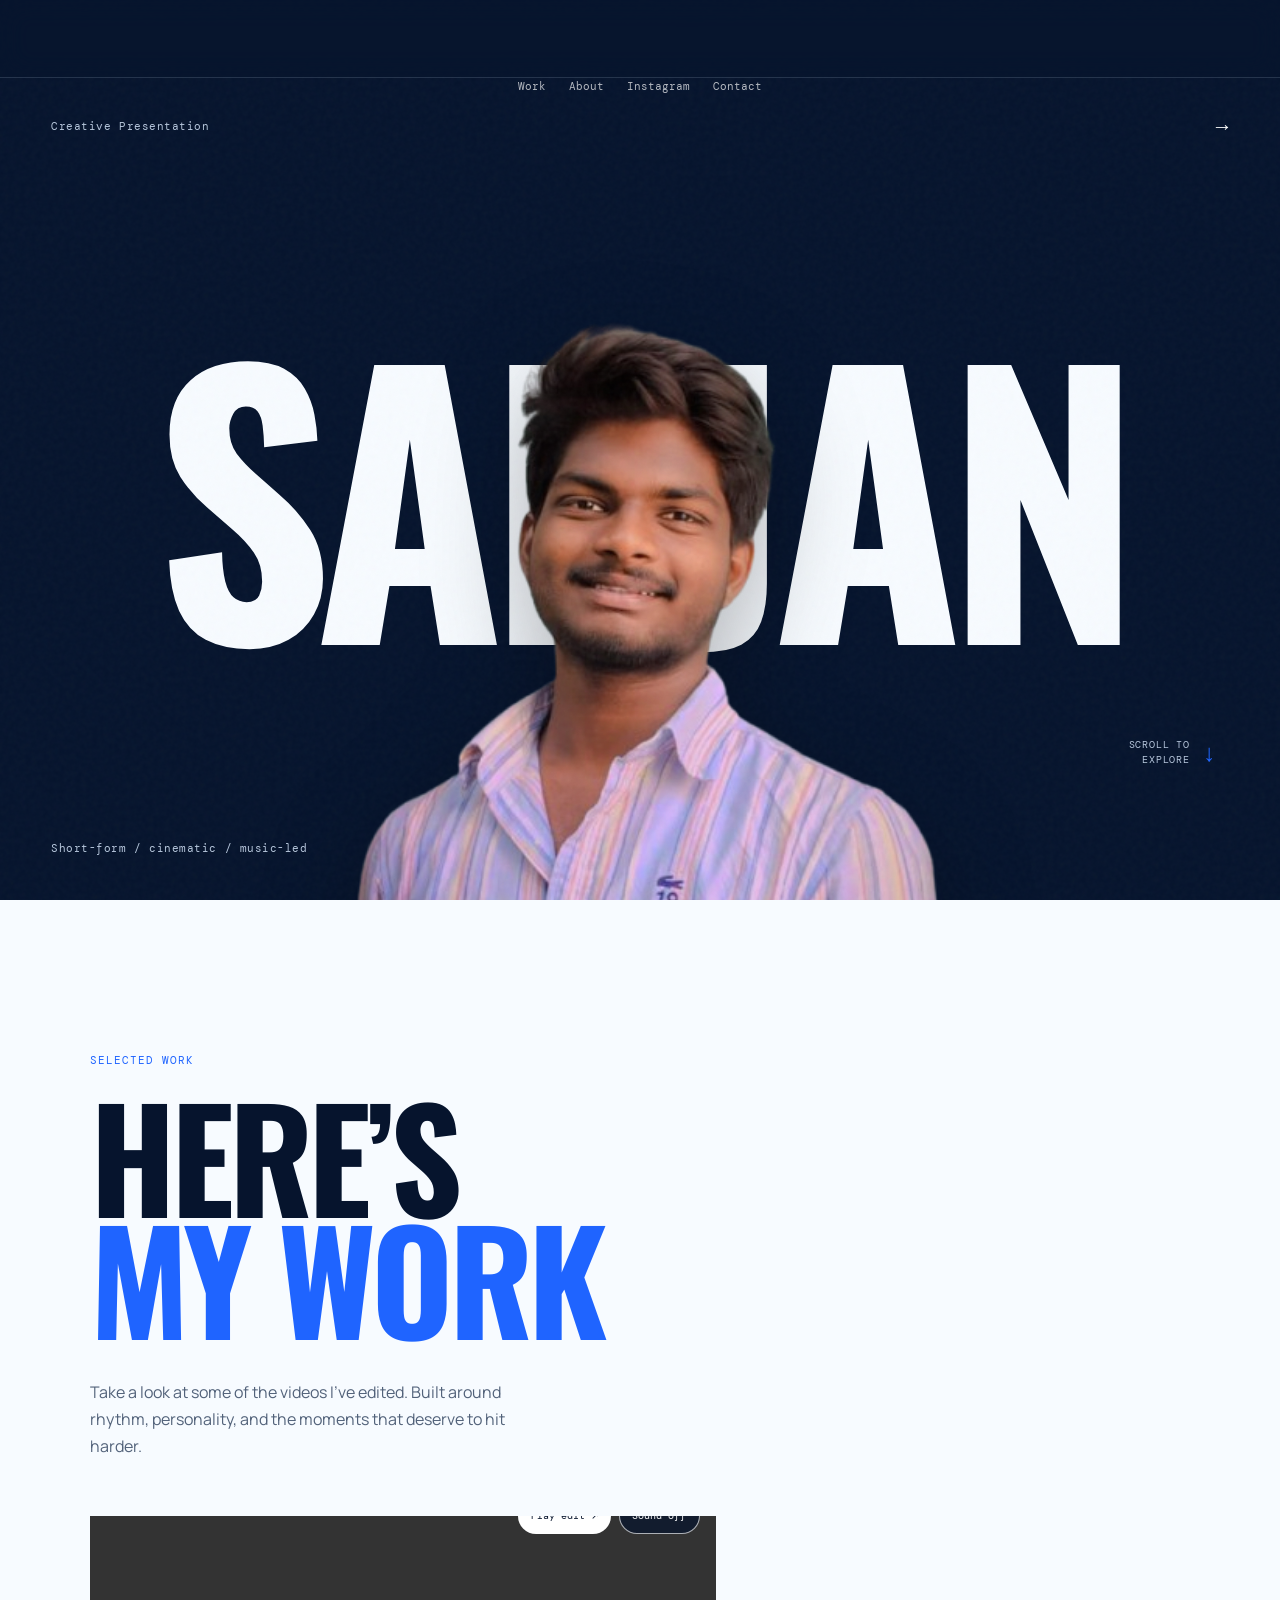
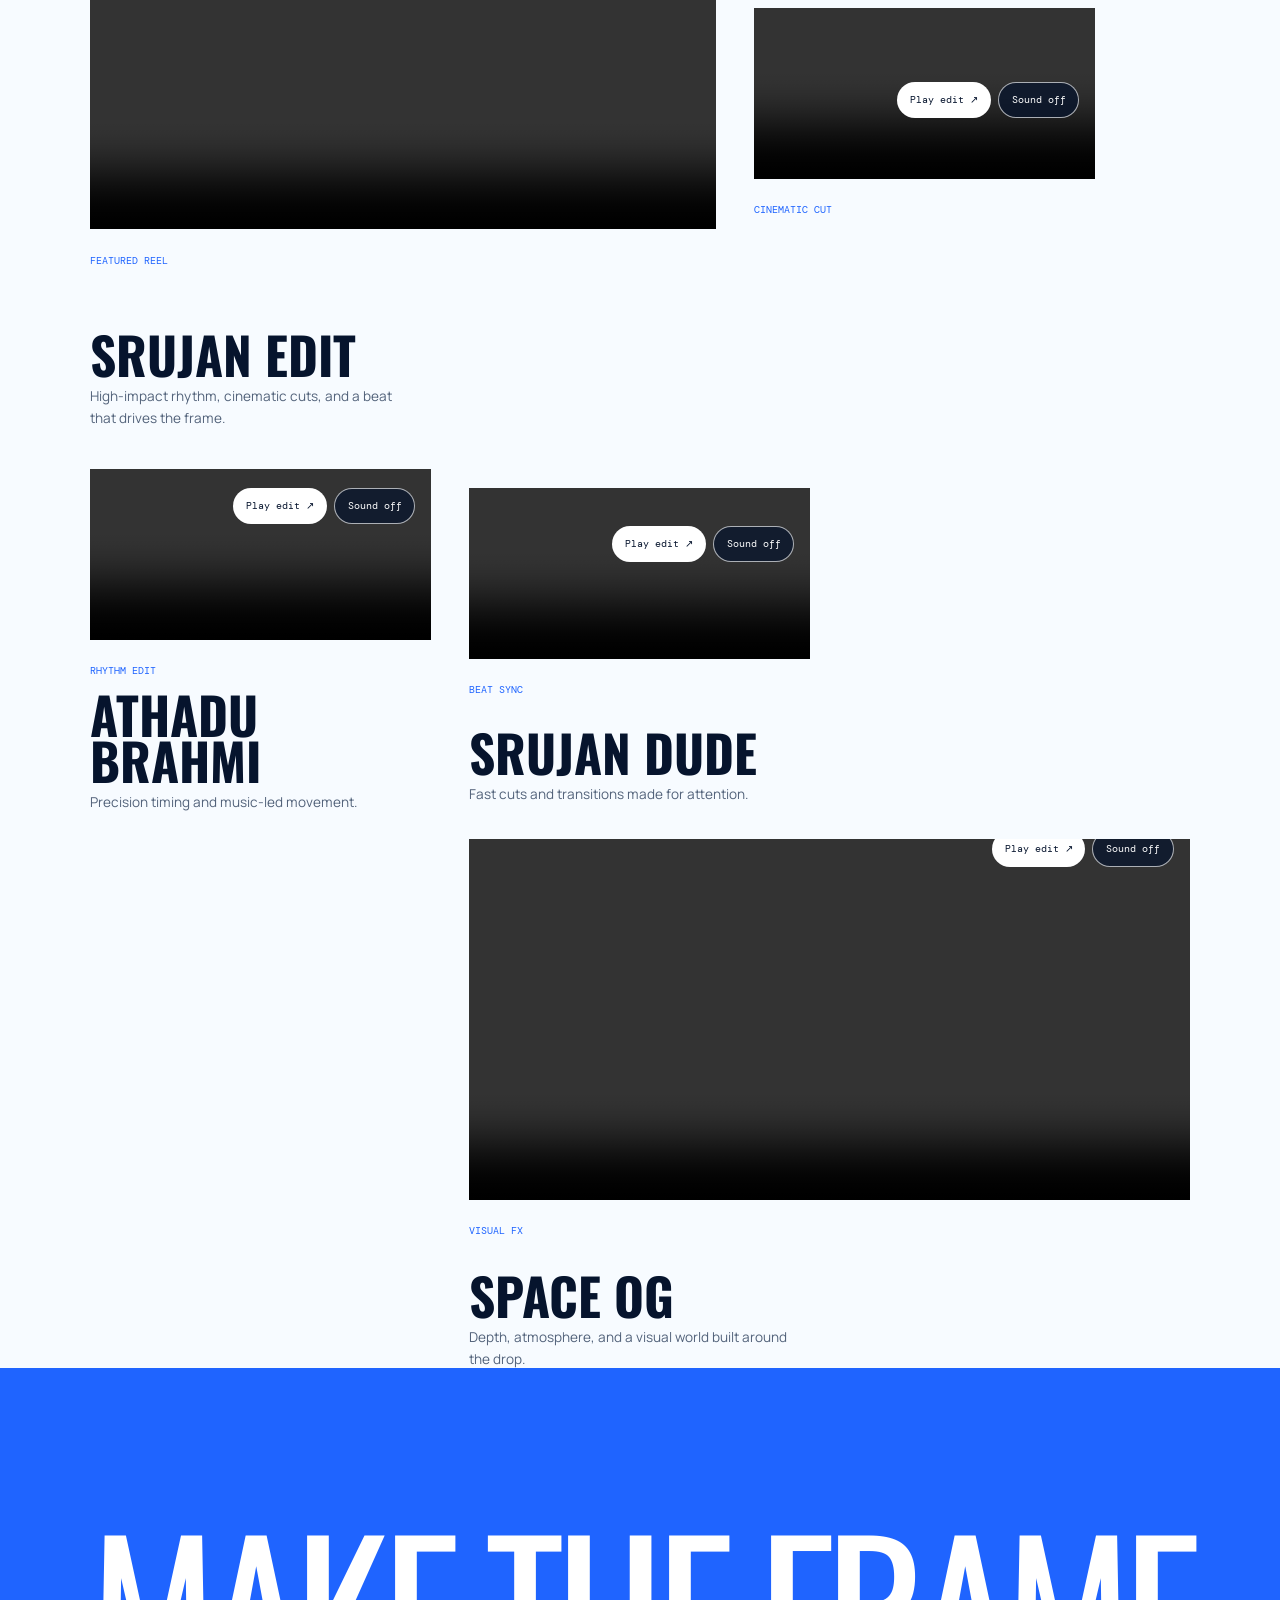
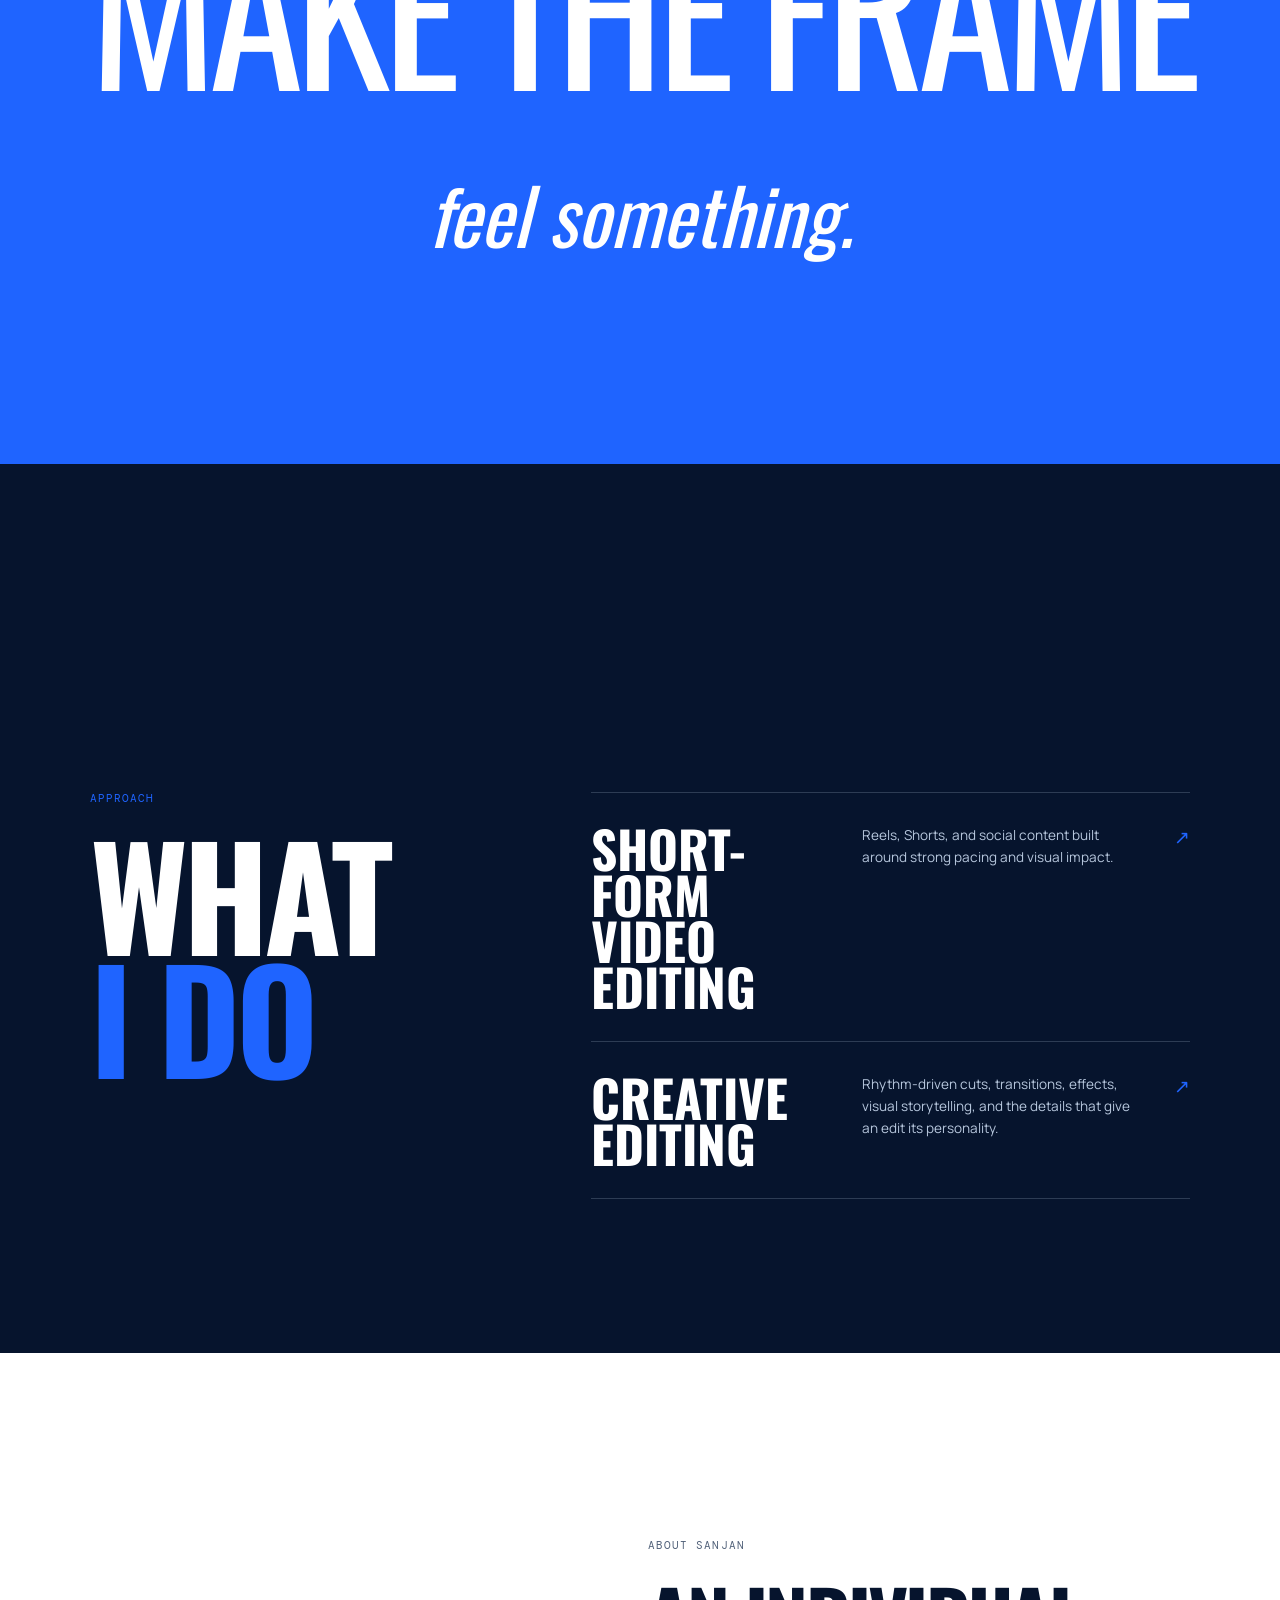
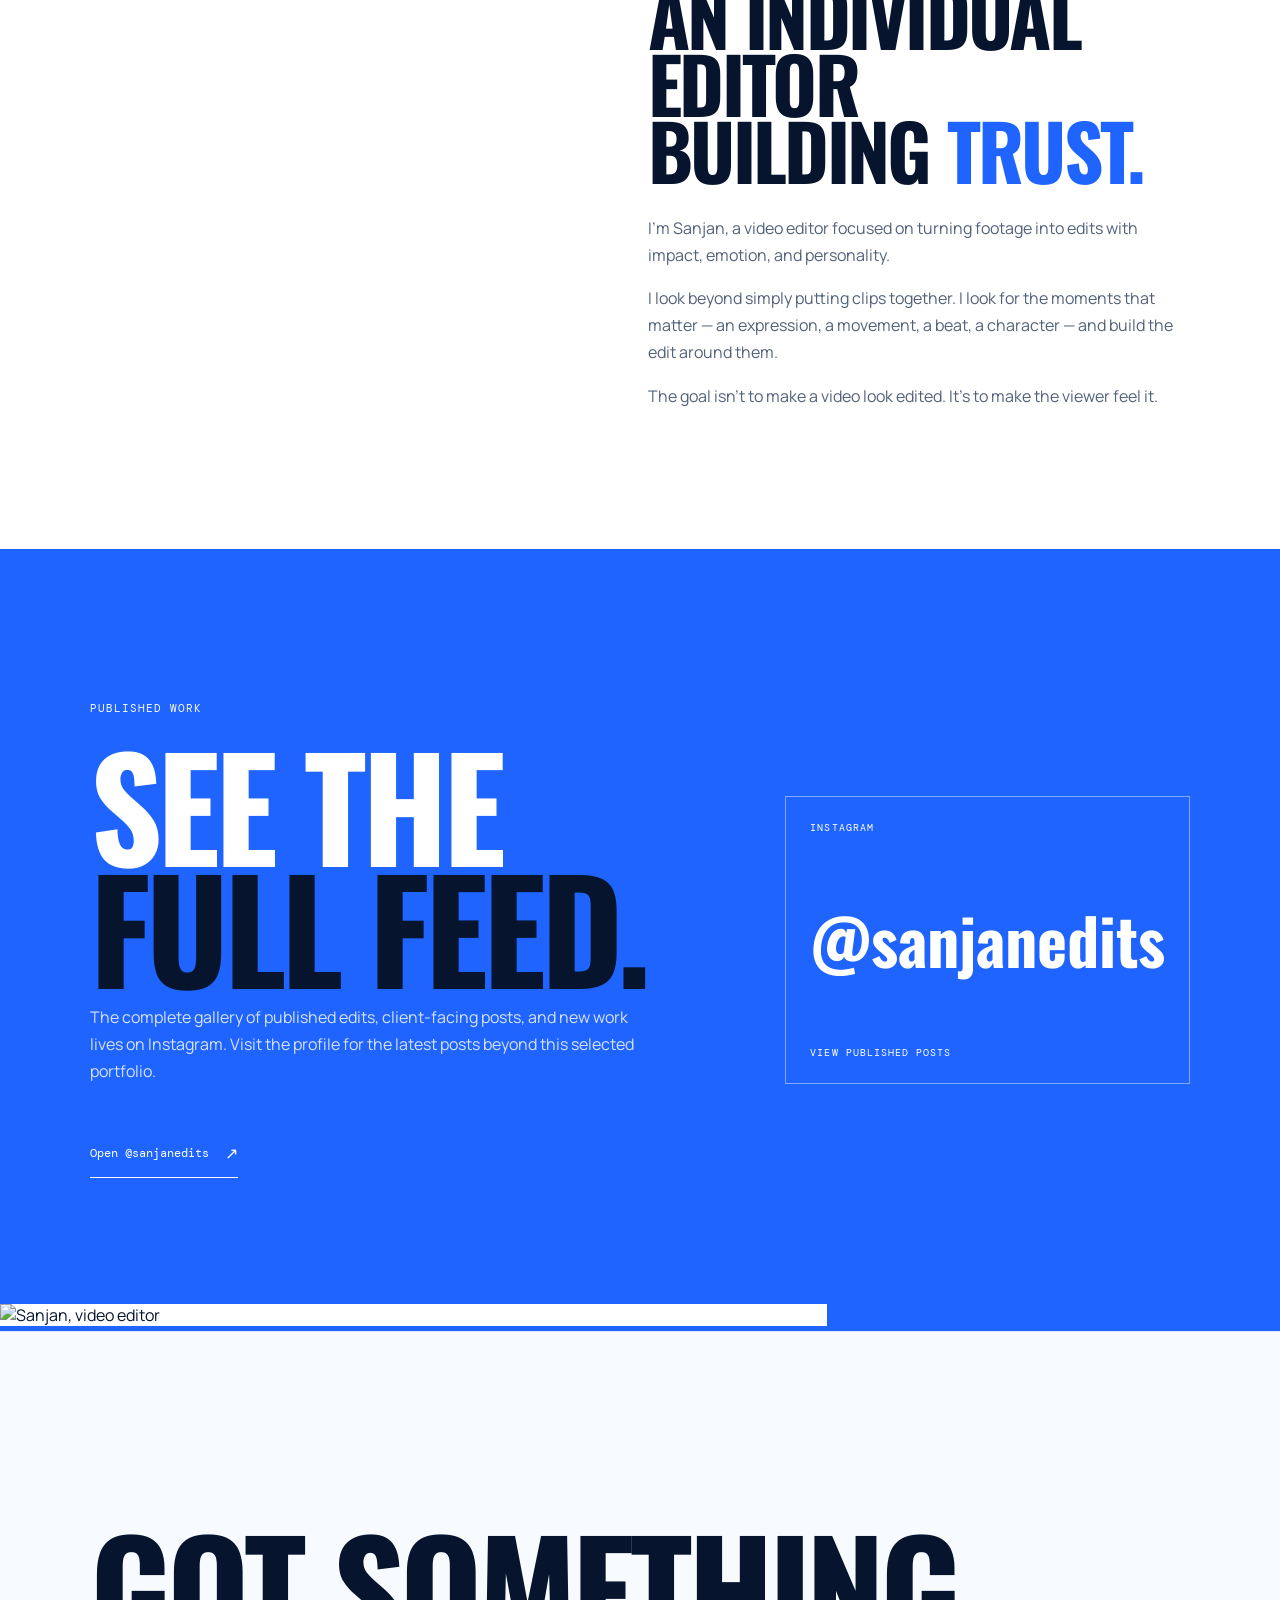
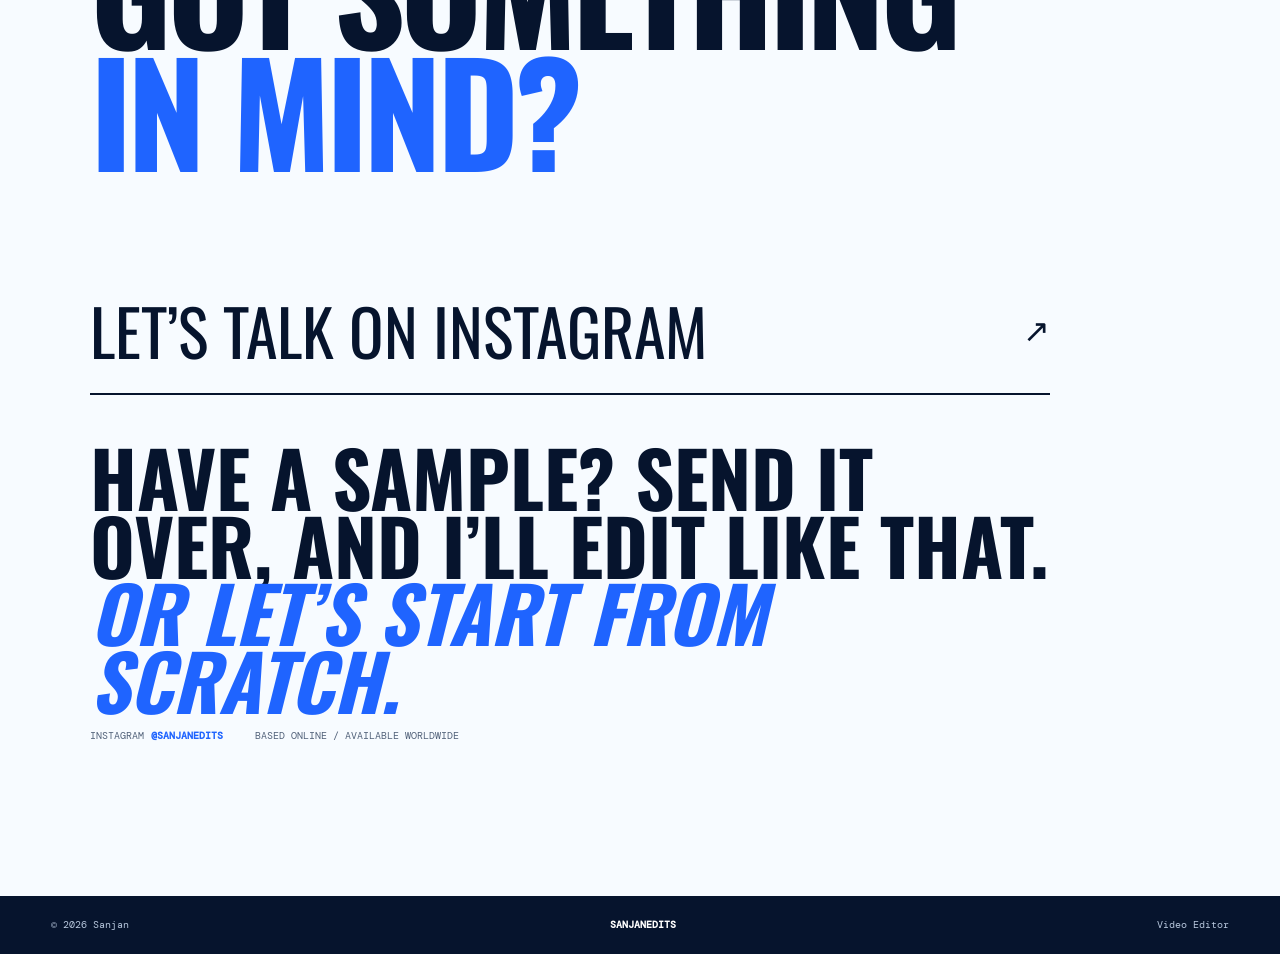
==== commit ef3ac71f: "Refine sample edit contact headline" ====
--- a/index.html
+++ b/index.html
@@ -144,7 +144,7 @@
             <p class="eyebrow" data-reveal="slide-left">Contact</p>
             <h2 data-reveal="slide-right">Got something<br><em>in mind?</em></h2>
             <a class="contact-link" data-reveal="slide-left" href="https://www.instagram.com/sanjanedits/" target="_blank" rel="noopener noreferrer">Let’s talk on Instagram <span aria-hidden="true">↗</span></a>
-            <p class="sample-edit-note" data-reveal="slide-right">Have a sample? Send it over, and I’ll edit like that.</p>
+            <h3 class="sample-edit-note" data-reveal="slide-right">Have a sample? Send it over, and I’ll edit like that.<br><em>Or let’s start from scratch.</em></h3>
             <div class="contact-meta" data-reveal="slide-right">
                 <span>Instagram <strong>@sanjanedits</strong></span>
                 <span>Based online / available worldwide</span>
--- a/css/portfolio.css
+++ b/css/portfolio.css
@@ -108,7 +108,8 @@
 .contact-link { display: flex; justify-content: space-between; align-items: center; max-width: 60rem; border-bottom: 2px solid var(--navy); padding: 2rem 0 1rem; margin-top: 5rem; text-decoration: none; color: var(--navy); font-family: var(--display); font-size: clamp(2rem, 5vw, 5rem); text-transform: uppercase; transition: color .2s ease; }
 .contact-link:hover { color: var(--blue); }
 .contact-link span { font-family: var(--body); font-size: 2rem; }
-.sample-edit-note { max-width: 34rem; margin: 2rem 0 0; color: #52627a; font-family: var(--display); font-size: clamp(1.5rem, 3vw, 3rem); line-height: .95; }
+.sample-edit-note { max-width: 60rem; margin: 3rem 0 0; color: var(--navy); font-family: var(--display); font-size: clamp(2.5rem, 6vw, 6rem); line-height: .88; text-transform: uppercase; }
+.sample-edit-note em { color: var(--blue); font-style: italic; }
 .contact-meta { display: flex; flex-wrap: wrap; gap: 1rem 2rem; margin-top: 1rem; font-family: var(--mono); font-size: .65rem; color: #52627a; text-transform: uppercase; }
 .contact-meta span { display: inline-flex; gap: .45rem; flex-wrap: wrap; }
 .contact-meta a { color: inherit; text-decoration: none; }
@@ -162,7 +163,7 @@
     .instagram-card { min-height: 14rem; margin-top: 3rem; }
     .contact-meta { display: grid; gap: .8rem; }
     .contact-link { margin-top: 3rem; font-size: clamp(1.8rem, 9vw, 3rem); }
-    .sample-edit-note { max-width: 20rem; margin-top: 1.5rem; font-size: clamp(1.35rem, 6vw, 2rem); }
+    .sample-edit-note { max-width: 23rem; margin-top: 2rem; font-size: clamp(2rem, 9vw, 3.5rem); }
     .site-footer { gap: 1rem; flex-wrap: wrap; }
 }
 
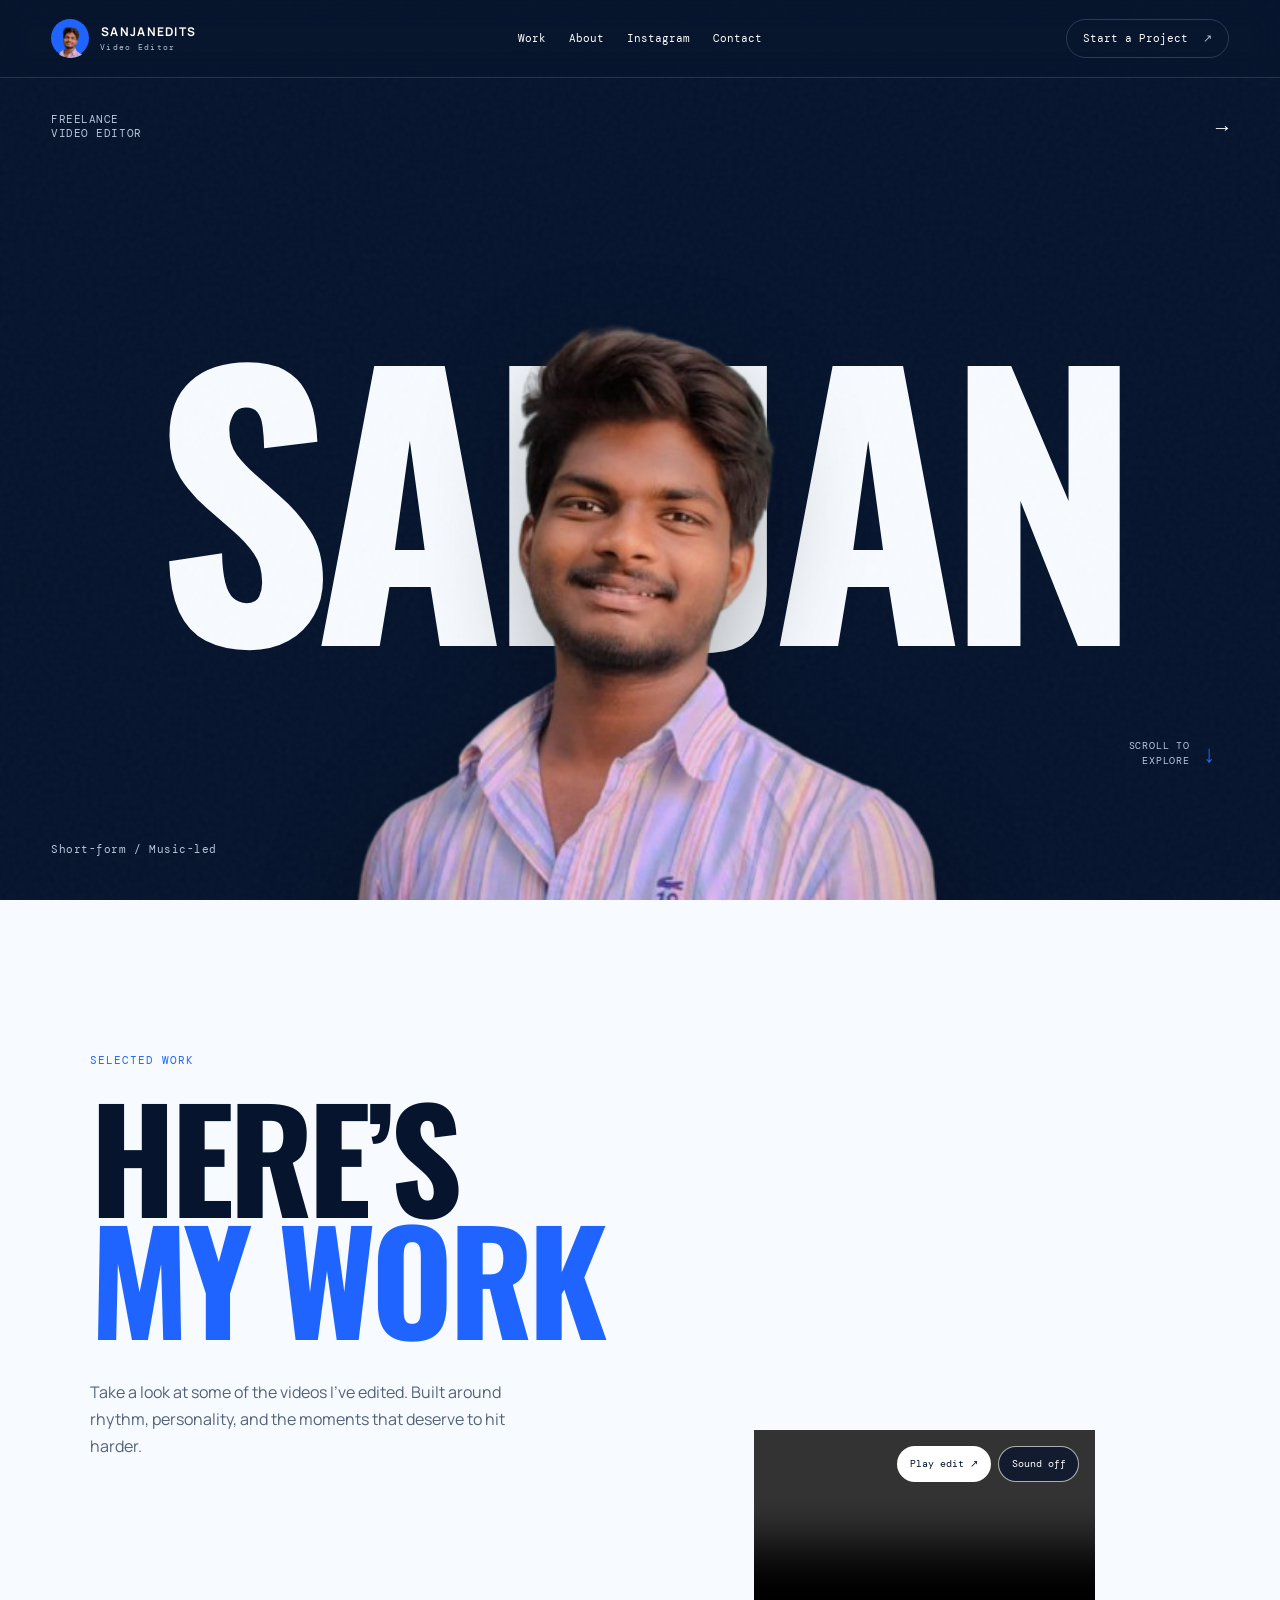
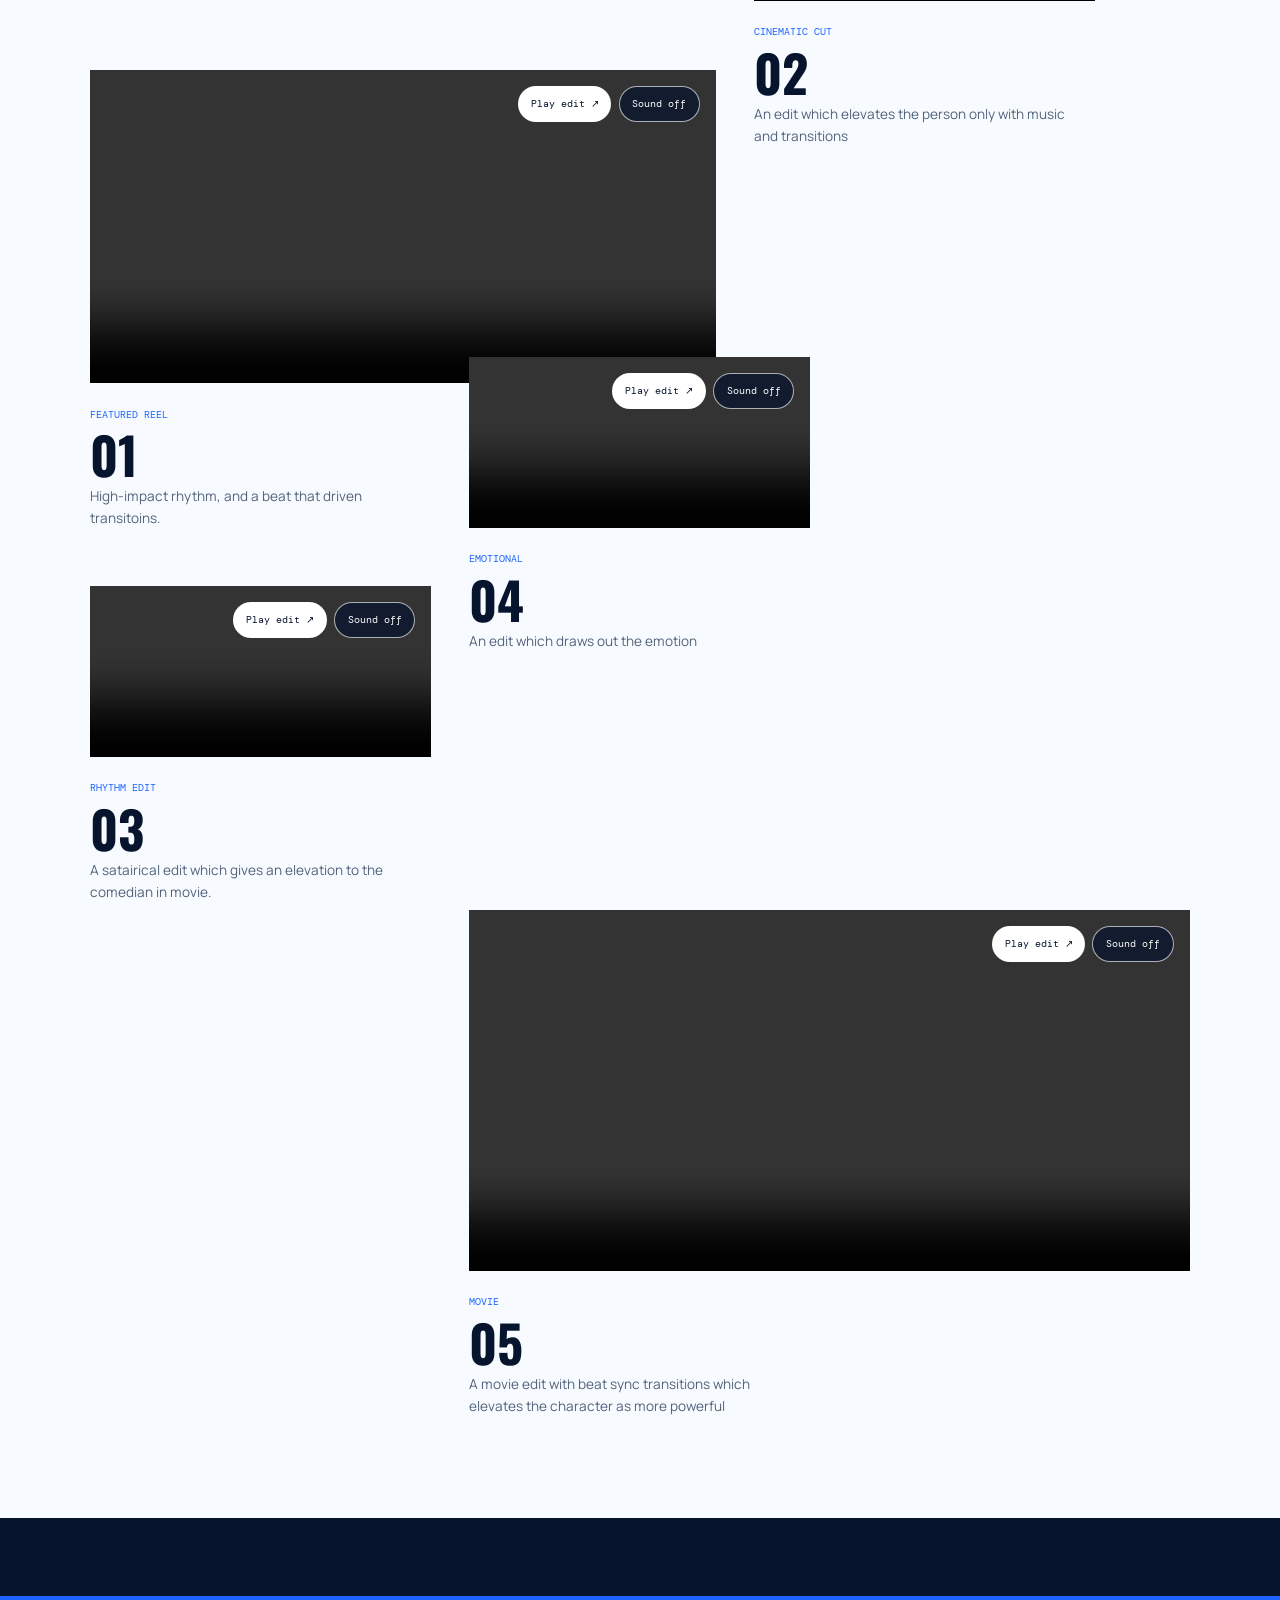
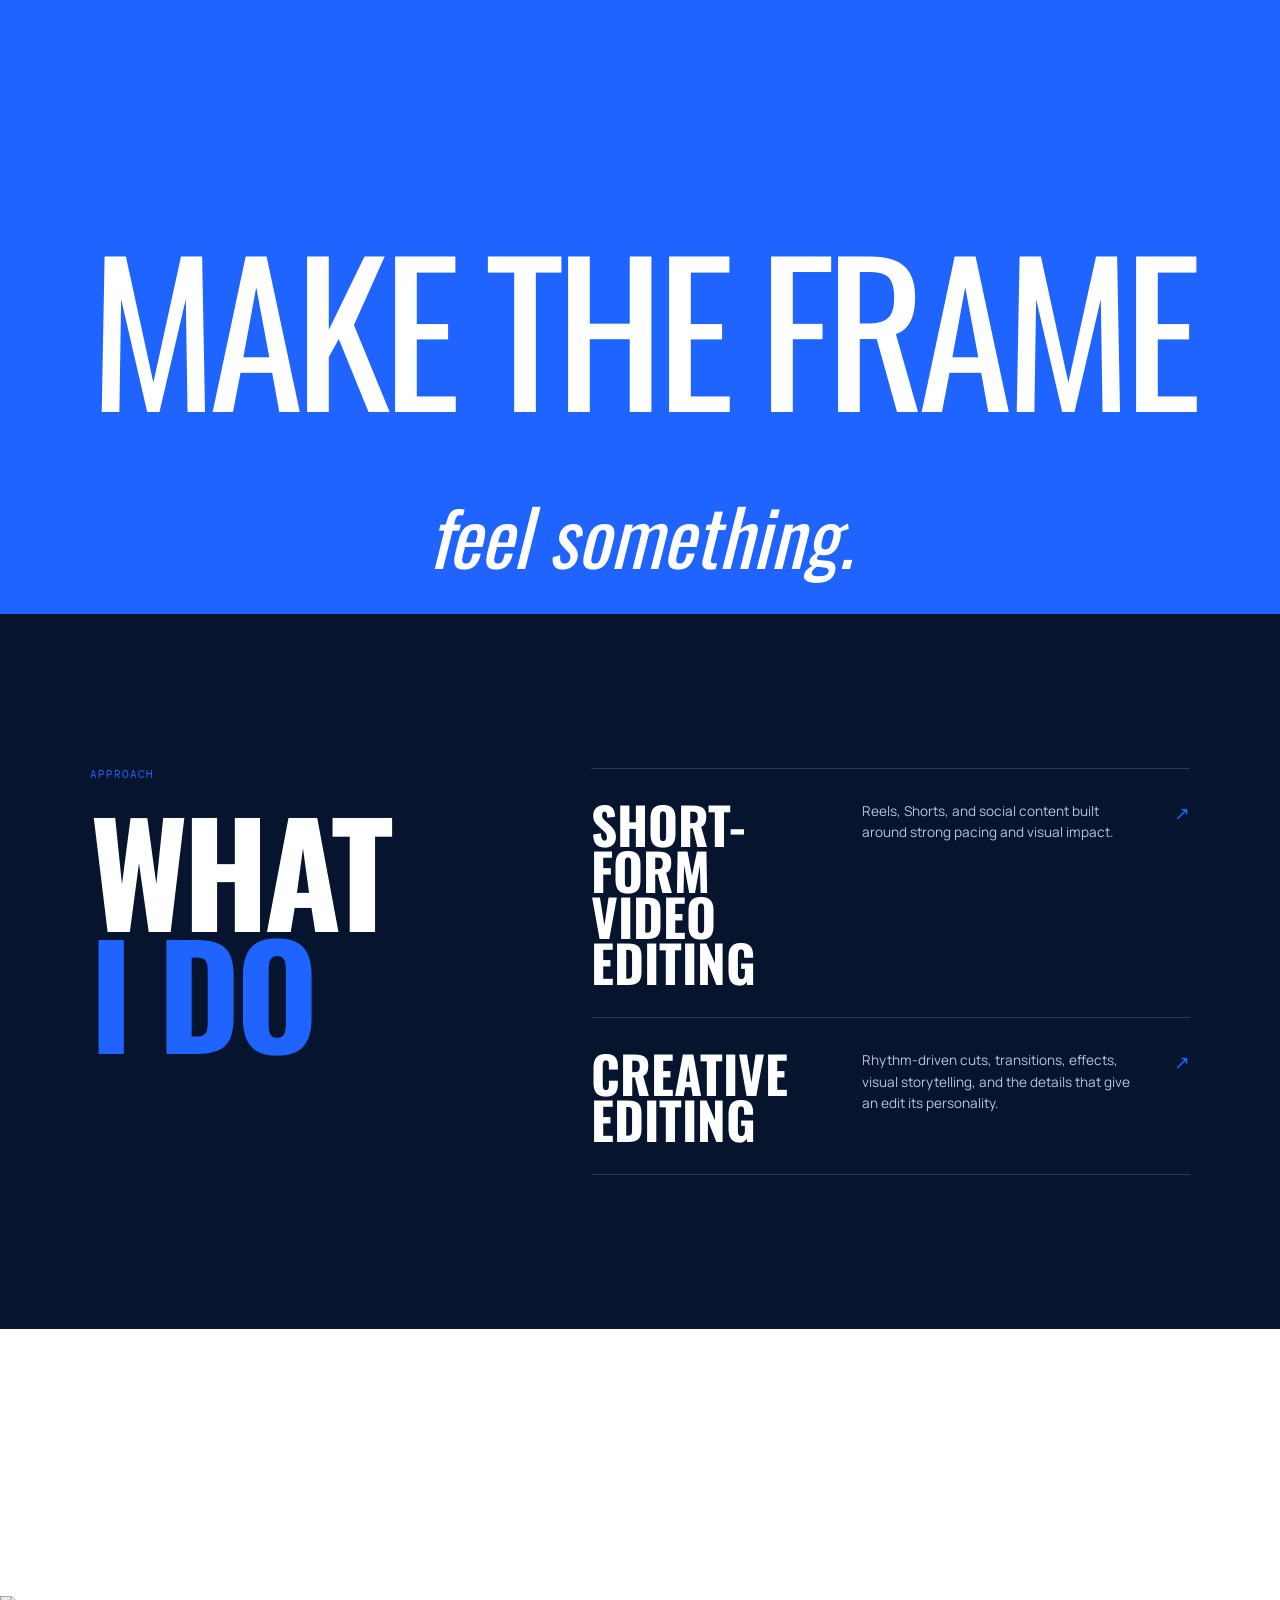
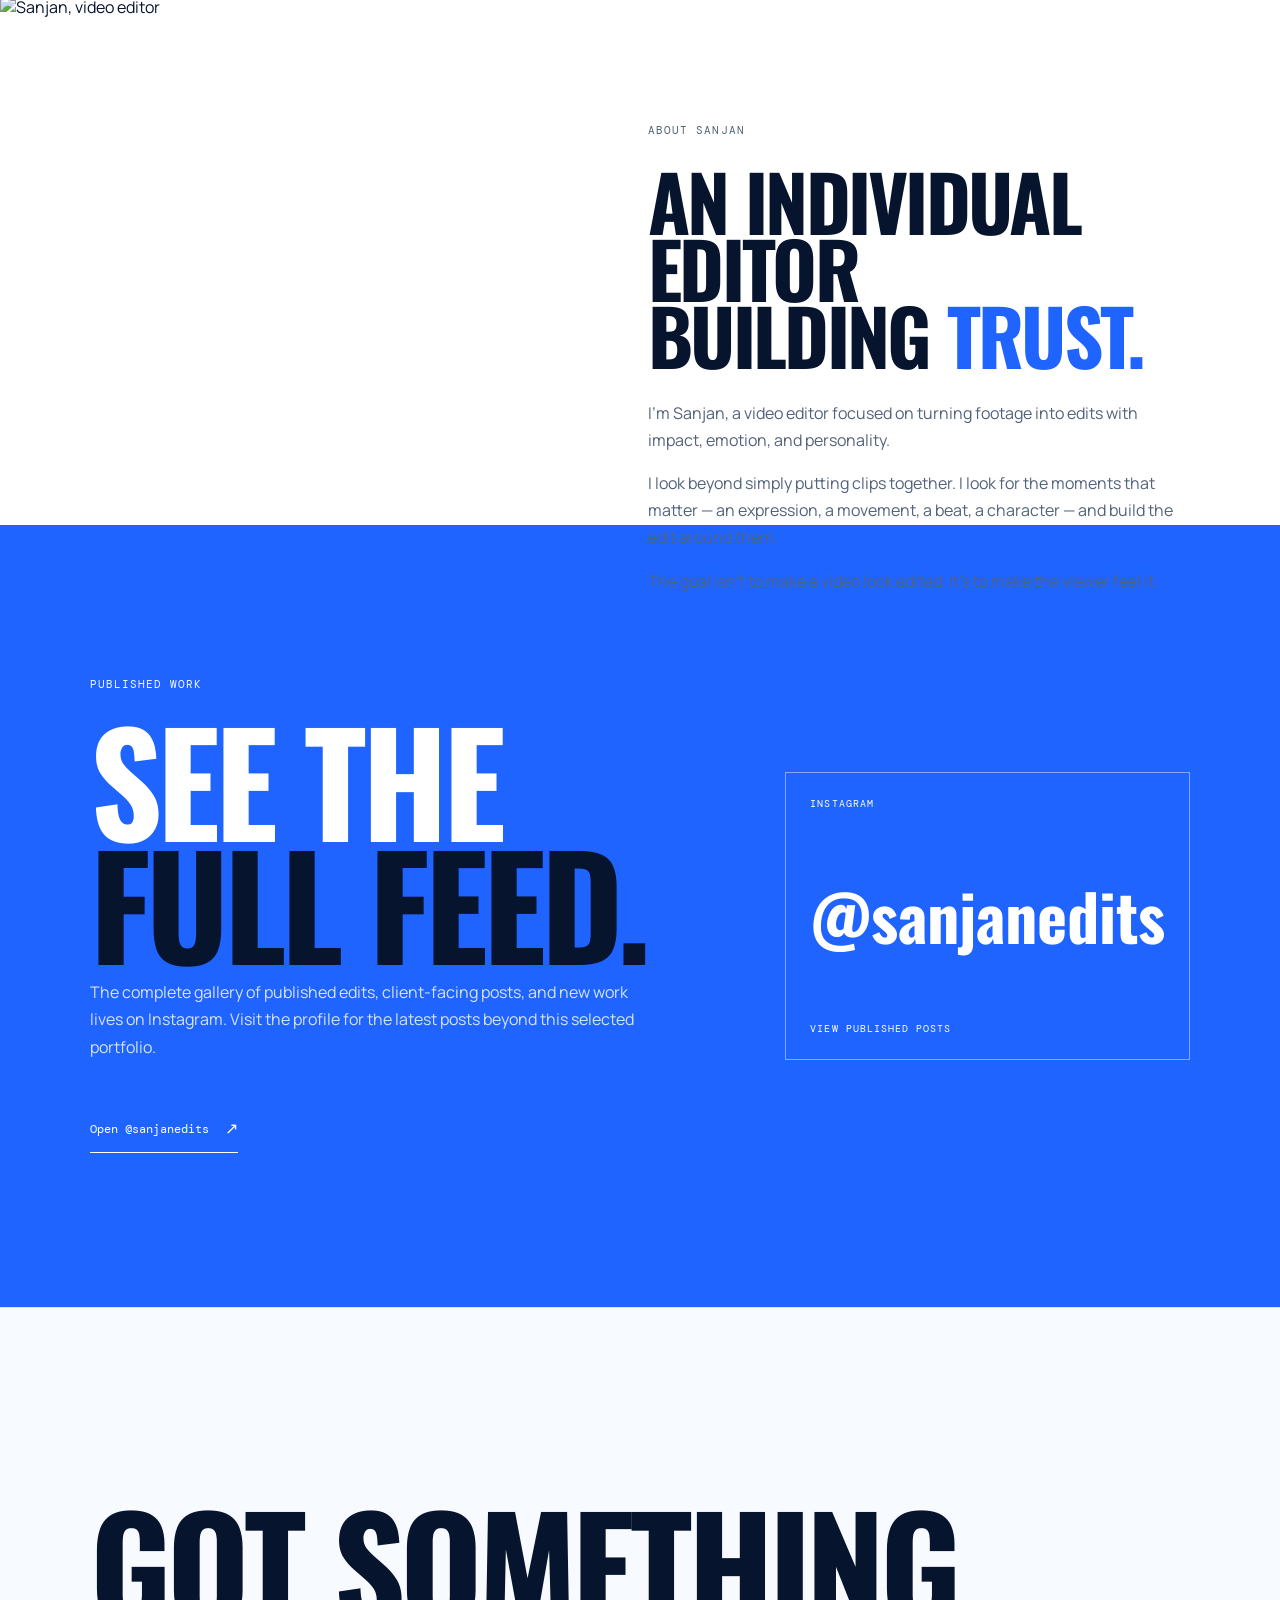
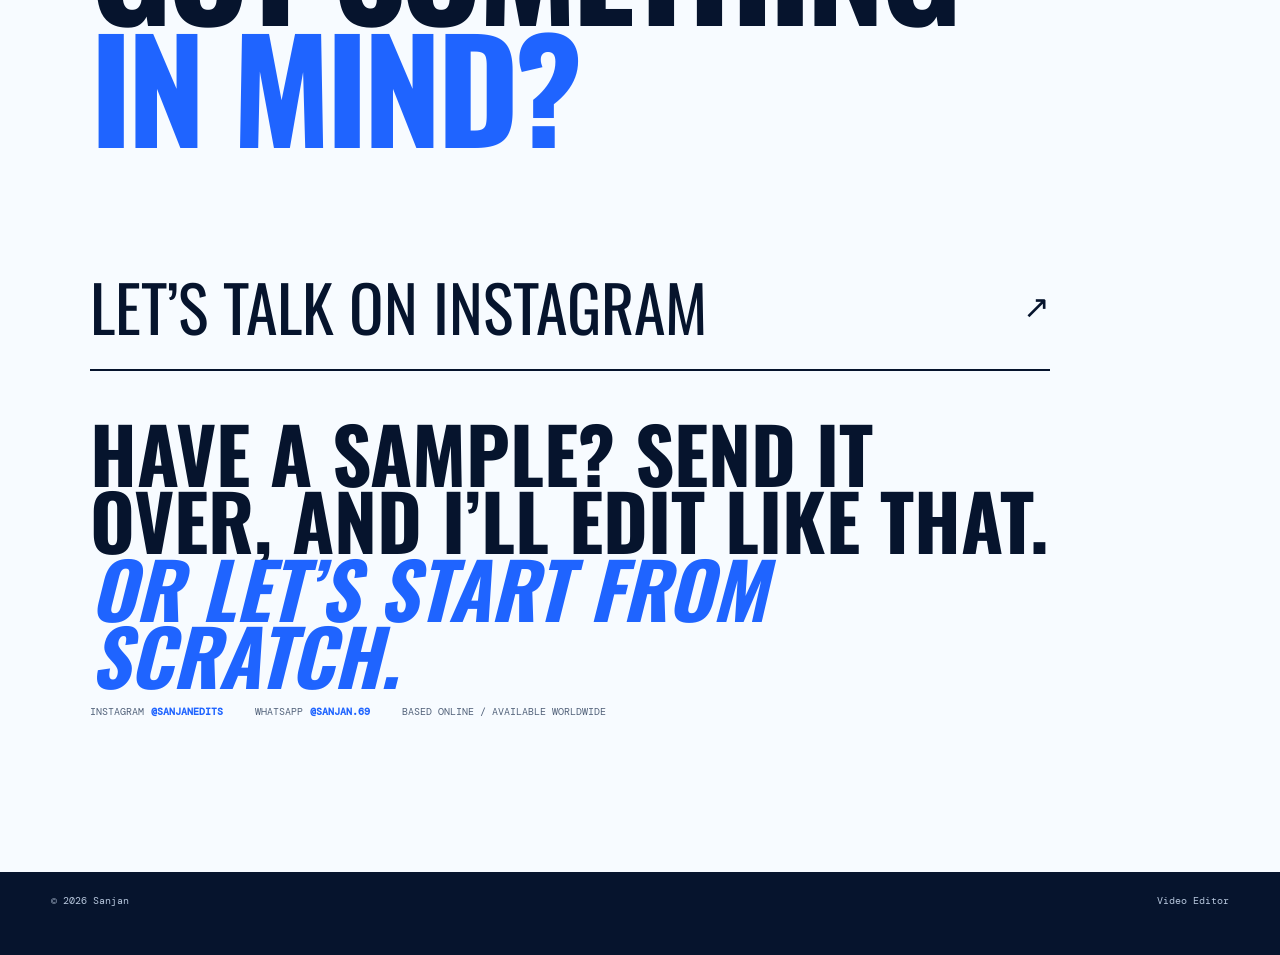
==== commit 1b180df6: "updated the text shown" ====
--- a/index.html
+++ b/index.html
@@ -1,5 +1,6 @@
 <!doctype html>
 <html lang="en">
+
 <head>
     <meta charset="utf-8">
     <meta name="viewport" content="width=device-width, initial-scale=1">
@@ -7,20 +8,25 @@
     <meta name="description" content="Sanjan — freelance video editor creating high-impact short-form edits.">
     <link rel="canonical" href="https://sanjan-github.github.io/Sanjan_Editor_Portfolio/">
     <meta property="og:title" content="sanjanedits — Video Editor">
-    <meta property="og:description" content="High-impact short-form, cinematic, and music-led video edits by Sanjan.">
+    <meta property="og:description" content="High-impact short-form, and music-led video edits by Sanjan.">
     <meta property="og:type" content="website">
     <meta property="og:url" content="https://sanjan-github.github.io/Sanjan_Editor_Portfolio/">
-    <meta property="og:image" content="https://sanjan-github.github.io/Sanjan_Editor_Portfolio/assets/images/icons/social-preview.svg">
+    <meta property="og:image"
+        content="https://sanjan-github.github.io/Sanjan_Editor_Portfolio/assets/images/icons/social-preview.svg">
     <meta name="twitter:card" content="summary_large_image">
     <meta name="twitter:title" content="sanjanedits — Video Editor">
-    <meta name="twitter:description" content="High-impact short-form, cinematic, and music-led video edits by Sanjan.">
-    <meta name="twitter:image" content="https://sanjan-github.github.io/Sanjan_Editor_Portfolio/assets/images/icons/social-preview.svg">
+    <meta name="twitter:description" content="High-impact short-form, and music-led video edits by Sanjan.">
+    <meta name="twitter:image"
+        content="https://sanjan-github.github.io/Sanjan_Editor_Portfolio/assets/images/icons/social-preview.svg">
     <title>sanjanedits — Video Editor</title>
     <link rel="preconnect" href="https://fonts.googleapis.com">
     <link rel="preconnect" href="https://fonts.gstatic.com" crossorigin>
-    <link href="https://fonts.googleapis.com/css2?family=DM+Mono:wght@400;500&family=Manrope:wght@400;500;600;700;800&family=Oswald:wght@500;600;700&display=swap" rel="stylesheet">
+    <link
+        href="https://fonts.googleapis.com/css2?family=DM+Mono:wght@400;500&family=Manrope:wght@400;500;600;700;800&family=Oswald:wght@500;600;700&display=swap"
+        rel="stylesheet">
     <link rel="stylesheet" href="css/portfolio.css">
 </head>
+
 <body>
     <div class="site-noise" aria-hidden="true"></div>
 
@@ -30,98 +36,150 @@
             <span><strong>sanjanedits</strong><small>Video Editor</small></span>
         </a>
         <nav class="site-nav" aria-label="Primary navigation">
-            <a href="#work">Work</a>
-            <a href="#about">About</a>
-            <a href="#instagram">Instagram</a>
-            <a href="#contact">Contact</a>
+            <a href="work">Work</a>
+            <a href="about">About</a>
+            <a href="instagram">Instagram</a>
+            <a href="contact">Contact</a>
         </nav>
-        <a class="header-cta" href="#contact">Start a Project <span aria-hidden="true">↗</span></a>
+        <a class="header-cta" href="contact">Start a Project <span aria-hidden="true">↗</span></a>
     </header>
 
     <main id="top">
         <section class="hero" aria-labelledby="hero-title">
-            <div class="hero-topline"><span>Creative Presentation</span><span class="hero-arrow" aria-hidden="true">→</span></div>
+            <div class="hero-topline"><span>FREELANCE<br>VIDEO EDITOR</span><span class="hero-arrow"
+                    aria-hidden="true">→</span></div>
             <div class="hero-stage">
-                <p class="hero-kicker">FREELANCE<br>VIDEO EDITOR</p>
                 <h1 id="hero-title" class="hero-title">SANJAN</h1>
                 <div class="hero-image-wrap">
-                    <img class="hero-image" src="assets/images/profile/sanjan-removebg-preview.png" alt="Sanjan, freelance video editor">
+                    <img class="hero-image" src="assets/images/profile/sanjan-removebg-preview.png"
+                        alt="Sanjan, freelance video editor">
                 </div>
                 <div class="hero-stamp"><span>SCROLL TO<br>EXPLORE</span><i aria-hidden="true">↓</i></div>
             </div>
-            <div class="hero-footer"><span>Short-form / cinematic / music-led</span></div>
+            <div class="hero-footer"><span>Short-form / Music-led</span></div>
         </section>
 
         <section id="work" class="section work-section">
             <div class="section-intro" data-reveal>
                 <p class="eyebrow">Selected work</p>
                 <h2>Here’s<br><em>My Work</em></h2>
-                <p class="intro-copy">Take a look at some of the videos I’ve edited. Built around rhythm, personality, and the moments that deserve to hit harder.</p>
+                <p class="intro-copy">Take a look at some of the videos I’ve edited. Built around rhythm, personality,
+                    and the moments that deserve to hit harder.</p>
             </div>
 
             <div class="work-grid">
                 <article class="work-card work-card-featured" data-reveal data-parallax="-0.08">
                     <div class="work-card-media">
-                        <video muted loop autoplay playsinline controls preload="metadata" aria-label="Srujan Edit preview" src="https://res.cloudinary.com/sdsqadch/video/upload/v1787904198/srujan-edit.mp4"></video>
-                        <div class="work-card-actions"><button class="work-card-play" type="button" data-video-play>Play edit ↗</button><button class="work-card-audio" type="button" data-video-audio aria-pressed="false">Sound off</button></div>
-                    </div>
-                    <div class="work-card-meta"><span>Featured Reel</span><h3>Srujan Edit</h3><p>High-impact rhythm, cinematic cuts, and a beat that drives the frame.</p></div>
+                        <video muted loop autoplay playsinline controls preload="metadata"
+                            aria-label="Srujan Edit preview"
+                            src="https://res.cloudinary.com/sdsqadch/video/upload/v1787904198/srujan-edit.mp4"></video>
+                        <div class="work-card-actions"><button class="work-card-play" type="button" data-video-play>Play
+                                edit ↗</button><button class="work-card-audio" type="button" data-video-audio
+                                aria-pressed="false">Sound off</button></div>
+                    </div>
+                    <div class="work-card-meta"><span>Featured Reel</span>
+                        <h3>01</h3>
+                        <p>High-impact rhythm, and a beat that driven transitoins.</p>
+                    </div>
                 </article>
 
                 <article class="work-card" data-reveal data-parallax="0.08">
                     <div class="work-card-media">
-                        <video muted loop autoplay playsinline controls preload="metadata" aria-label="Sai Saviour preview" src="https://res.cloudinary.com/sdsqadch/video/upload/v1787904812/Sai_Saviour.mp4"></video>
-                        <div class="work-card-actions"><button class="work-card-play" type="button" data-video-play>Play edit ↗</button><button class="work-card-audio" type="button" data-video-audio aria-pressed="false">Sound off</button></div>
-                    </div>
-                    <div class="work-card-meta"><span>Cinematic Cut</span><h3>Sai Saviour</h3><p>Atmosphere, contrast, and controlled pacing.</p></div>
+                        <video muted loop autoplay playsinline controls preload="metadata"
+                            aria-label="Sai Saviour preview"
+                            src="https://res.cloudinary.com/sdsqadch/video/upload/v1787904812/Sai_Saviour.mp4"></video>
+                        <div class="work-card-actions"><button class="work-card-play" type="button" data-video-play>Play
+                                edit ↗</button><button class="work-card-audio" type="button" data-video-audio
+                                aria-pressed="false">Sound off</button></div>
+                    </div>
+                    <div class="work-card-meta"><span>Cinematic Cut</span>
+                        <h3>02</h3>
+                        <p>An edit which elevates the person only with music and transitions</p>
+                    </div>
                 </article>
 
                 <article class="work-card" data-reveal data-parallax="-0.06">
                     <div class="work-card-media">
-                        <video muted loop autoplay playsinline controls preload="metadata" aria-label="Athadu Brahmi preview" src="https://res.cloudinary.com/sdsqadch/video/upload/v1787904770/athadu_brahmi.mp4"></video>
-                        <div class="work-card-actions"><button class="work-card-play" type="button" data-video-play>Play edit ↗</button><button class="work-card-audio" type="button" data-video-audio aria-pressed="false">Sound off</button></div>
-                    </div>
-                    <div class="work-card-meta"><span>Rhythm Edit</span><h3>Athadu Brahmi</h3><p>Precision timing and music-led movement.</p></div>
+                        <video muted loop autoplay playsinline controls preload="metadata"
+                            aria-label="Athadu Brahmi preview"
+                            src="https://res.cloudinary.com/sdsqadch/video/upload/v1787904770/athadu_brahmi.mp4"></video>
+                        <div class="work-card-actions"><button class="work-card-play" type="button" data-video-play>Play
+                                edit ↗</button><button class="work-card-audio" type="button" data-video-audio
+                                aria-pressed="false">Sound off</button></div>
+                    </div>
+                    <div class="work-card-meta"><span>Rhythm Edit</span>
+                        <h3>03</h3>
+                        <p>A satairical edit which gives an elevation to the comedian in movie.</p>
+                    </div>
                 </article>
 
                 <article class="work-card" data-reveal data-parallax="0.10">
                     <div class="work-card-media">
-                        <video muted loop autoplay playsinline controls preload="metadata" aria-label="Srujan Dude preview" src="https://res.cloudinary.com/sdsqadch/video/upload/v1787903555/Srujan-Dude.mp4"></video>
-                        <div class="work-card-actions"><button class="work-card-play" type="button" data-video-play>Play edit ↗</button><button class="work-card-audio" type="button" data-video-audio aria-pressed="false">Sound off</button></div>
-                    </div>
-                    <div class="work-card-meta"><span>Beat Sync</span><h3>Srujan Dude</h3><p>Fast cuts and transitions made for attention.</p></div>
+                        <video muted loop autoplay playsinline controls preload="metadata"
+                            aria-label="Srujan Dude preview"
+                            src="https://res.cloudinary.com/sdsqadch/video/upload/v1787903555/Srujan-Dude.mp4"></video>
+                        <div class="work-card-actions"><button class="work-card-play" type="button" data-video-play>Play
+                                edit ↗</button><button class="work-card-audio" type="button" data-video-audio
+                                aria-pressed="false">Sound off</button></div>
+                    </div>
+                    <div class="work-card-meta"><span>Emotional</span>
+                        <h3>04</h3>
+                        <p>An edit which draws out the emotion</p>
+                    </div>
                 </article>
 
                 <article class="work-card work-card-wide" data-reveal data-parallax="-0.04">
                     <div class="work-card-media">
-                        <video muted loop autoplay playsinline controls preload="metadata" aria-label="Space OG preview" src="https://res.cloudinary.com/sdsqadch/video/upload/v1787892867/Space-OG.mp4"></video>
-                        <div class="work-card-actions"><button class="work-card-play" type="button" data-video-play>Play edit ↗</button><button class="work-card-audio" type="button" data-video-audio aria-pressed="false">Sound off</button></div>
-                    </div>
-                    <div class="work-card-meta"><span>Visual FX</span><h3>Space OG</h3><p>Depth, atmosphere, and a visual world built around the drop.</p></div>
+                        <video muted loop autoplay playsinline controls preload="metadata" aria-label="Space OG preview"
+                            src="https://res.cloudinary.com/sdsqadch/video/upload/v1787892867/Space-OG.mp4"></video>
+                        <div class="work-card-actions"><button class="work-card-play" type="button" data-video-play>Play
+                                edit ↗</button><button class="work-card-audio" type="button" data-video-audio
+                                aria-pressed="false">Sound off</button></div>
+                    </div>
+                    <div class="work-card-meta"><span>Movie</span>
+                        <h3>05</h3>
+                        <p>A movie edit with beat sync transitions which elevates the character as more powerful</p>
+                    </div>
                 </article>
             </div>
         </section>
 
         <section class="statement-section" data-parallax="-0.04">
-            <div class="statement-line" data-reveal="slide-left"><span>MAKE</span><span>THE</span><span>FRAME</span></div>
+            <div class="statement-line" data-reveal="slide-left"><span>MAKE</span><span>THE</span><span>FRAME</span>
+            </div>
             <p class="statement-feel" data-reveal="slide-right">feel something.</p>
         </section>
 
         <section class="services-section section">
-            <div class="section-intro" data-reveal="slide-left"><p class="eyebrow">Approach</p><h2>What<br><em>I Do</em></h2></div>
+            <div class="section-intro" data-reveal="slide-left">
+                <p class="eyebrow">Approach</p>
+                <h2>What<br><em>I Do</em></h2>
+            </div>
             <div class="service-list" data-reveal="slide-right">
-                <div class="service-item" data-reveal><h3>Short-form<br>video editing</h3><p>Reels, Shorts, and social content built around strong pacing and visual impact.</p><b aria-hidden="true">↗</b></div>
-                <div class="service-item" data-reveal><h3>Creative<br>editing</h3><p>Rhythm-driven cuts, transitions, effects, visual storytelling, and the details that give an edit its personality.</p><b aria-hidden="true">↗</b></div>
+                <div class="service-item" data-reveal>
+                    <h3>Short-form<br>video editing</h3>
+                    <p>Reels, Shorts, and social content built around strong pacing and visual impact.</p><b
+                        aria-hidden="true">↗</b>
+                </div>
+                <div class="service-item" data-reveal>
+                    <h3>Creative<br>editing</h3>
+                    <p>Rhythm-driven cuts, transitions, effects, visual storytelling, and the details that give an edit
+                        its personality.</p><b aria-hidden="true">↗</b>
+                </div>
             </div>
         </section>
 
         <section id="about" class="about-section section">
-            <div class="about-photo" data-parallax="0.24"><img src="https://res.cloudinary.com/sdsqadch/image/upload/v1788447449/Sanjan_compressed.png" alt="Sanjan, video editor" loading="lazy"></div>
+            <div class="about-photo" data-parallax="0.24"><img
+                    src="https://res.cloudinary.com/sdsqadch/image/upload/v1788447449/Sanjan_compressed.png"
+                    alt="Sanjan, video editor" loading="lazy"></div>
             <div class="about-copy" data-reveal="slide-right" data-parallax="-0.12">
                 <p class="eyebrow">About Sanjan</p>
                 <h2>An individual editor<br>building <em>trust.</em></h2>
-                <p>I’m Sanjan, a video editor focused on turning footage into edits with impact, emotion, and personality.</p>
-                <p>I look beyond simply putting clips together. I look for the moments that matter — an expression, a movement, a beat, a character — and build the edit around them.</p>
+                <p>I’m Sanjan, a video editor focused on turning footage into edits with impact, emotion, and
+                    personality.</p>
+                <p>I look beyond simply putting clips together. I look for the moments that matter — an expression, a
+                    movement, a beat, a character — and build the edit around them.</p>
                 <p>The goal isn’t to make a video look edited. It’s to make the viewer feel it.</p>
             </div>
         </section>
@@ -130,10 +188,13 @@
             <div class="instagram-copy" data-reveal="slide-right">
                 <p class="eyebrow">Published work</p>
                 <h2 id="instagram-title">See the<br><em>full feed.</em></h2>
-                <p>The complete gallery of published edits, client-facing posts, and new work lives on Instagram. Visit the profile for the latest posts beyond this selected portfolio.</p>
-                <a class="social-cta" href="https://www.instagram.com/sanjanedits/" target="_blank" rel="noopener noreferrer">Open @sanjanedits <span aria-hidden="true">↗</span></a>
-            </div>
-            <a class="instagram-card" data-reveal="slide-left" href="https://www.instagram.com/sanjanedits/" target="_blank" rel="noopener noreferrer" aria-label="View Sanjan edits on Instagram">
+                <p>The complete gallery of published edits, client-facing posts, and new work lives on Instagram. Visit
+                    the profile for the latest posts beyond this selected portfolio.</p>
+                <a class="social-cta" href="https://www.instagram.com/sanjanedits/" target="_blank"
+                    rel="noopener noreferrer">Open @sanjanedits <span aria-hidden="true">↗</span></a>
+            </div>
+            <a class="instagram-card" data-reveal="slide-left" href="https://www.instagram.com/sanjanedits/"
+                target="_blank" rel="noopener noreferrer" aria-label="View Sanjan edits on Instagram">
                 <span class="instagram-card__label">Instagram</span>
                 <strong>@sanjanedits</strong>
                 <span class="instagram-card__hint">View published posts</span>
@@ -143,10 +204,13 @@
         <section id="contact" class="contact-section">
             <p class="eyebrow" data-reveal="slide-left">Contact</p>
             <h2 data-reveal="slide-right">Got something<br><em>in mind?</em></h2>
-            <a class="contact-link" data-reveal="slide-left" href="https://www.instagram.com/sanjanedits/" target="_blank" rel="noopener noreferrer">Let’s talk on Instagram <span aria-hidden="true">↗</span></a>
-            <h3 class="sample-edit-note" data-reveal="slide-right">Have a sample? Send it over, and I’ll edit like that.<br><em>Or let’s start from scratch.</em></h3>
+            <a class="contact-link" data-reveal="slide-left" href="https://www.instagram.com/sanjanedits/"
+                target="_blank" rel="noopener noreferrer">Let’s talk on Instagram <span aria-hidden="true">↗</span></a>
+            <h3 class="sample-edit-note" data-reveal="slide-right">Have a sample? Send it over, and I’ll edit like
+                that.<br><em>Or let’s start from scratch.</em></h3>
             <div class="contact-meta" data-reveal="slide-right">
                 <span>Instagram <strong>@sanjanedits</strong></span>
+                <span>WhatsApp <strong>@sanjan.69</strong></span>
                 <span>Based online / available worldwide</span>
             </div>
         </section>
@@ -157,4 +221,5 @@
 
     <script type="module" src="js/portfolio.js"></script>
 </body>
-</html>
+
+</html>
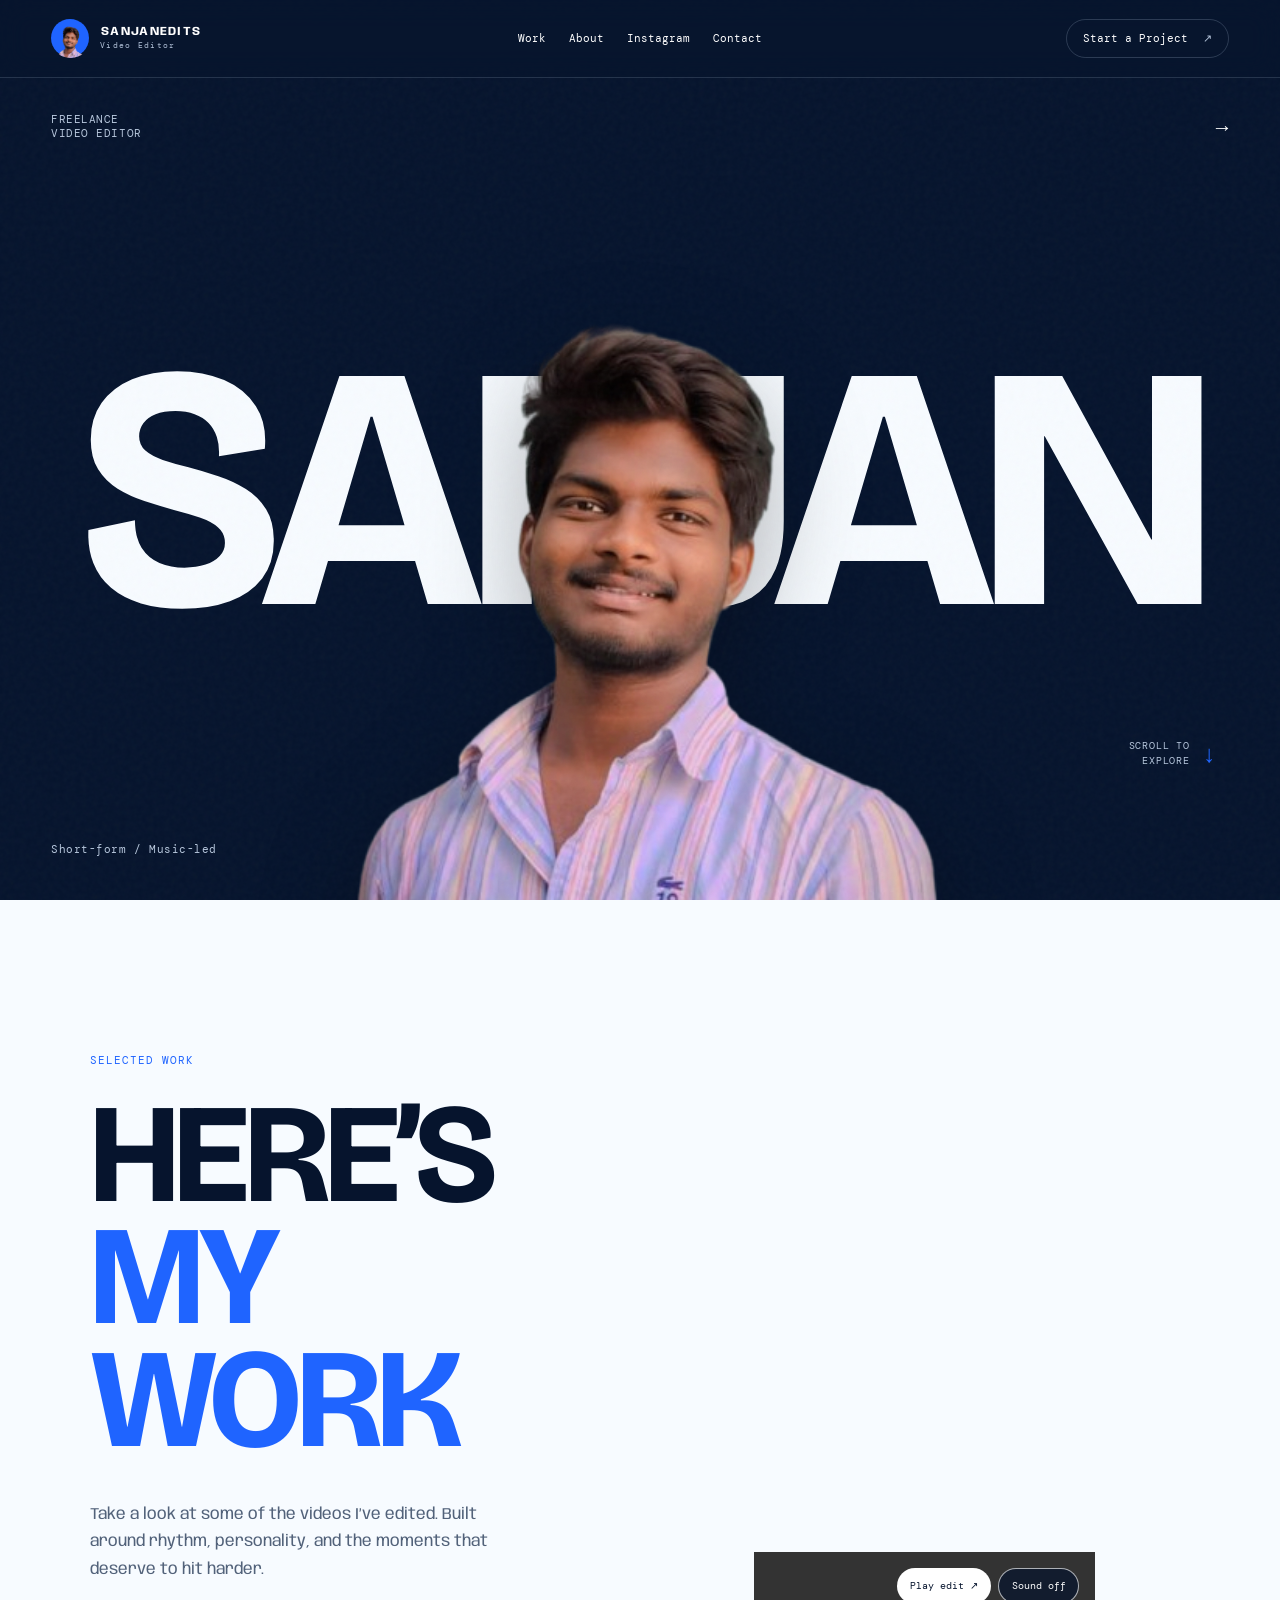
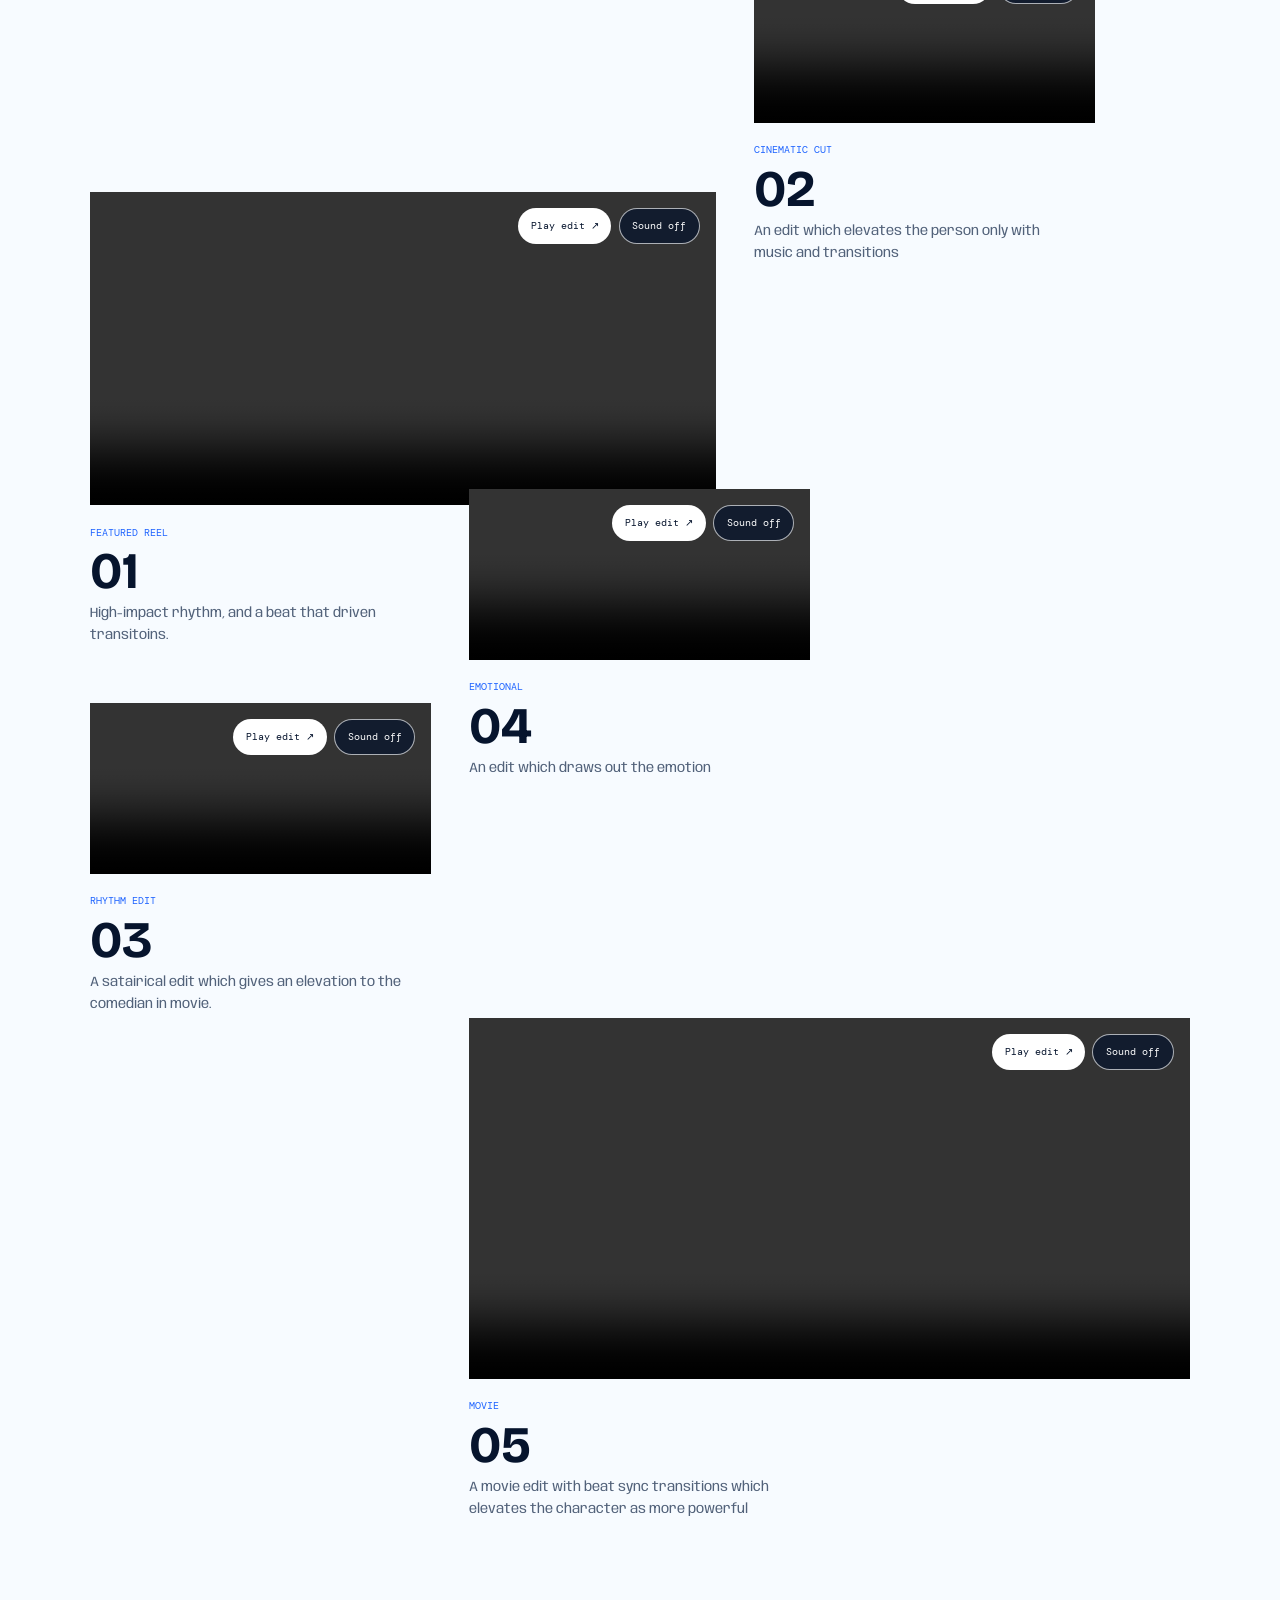
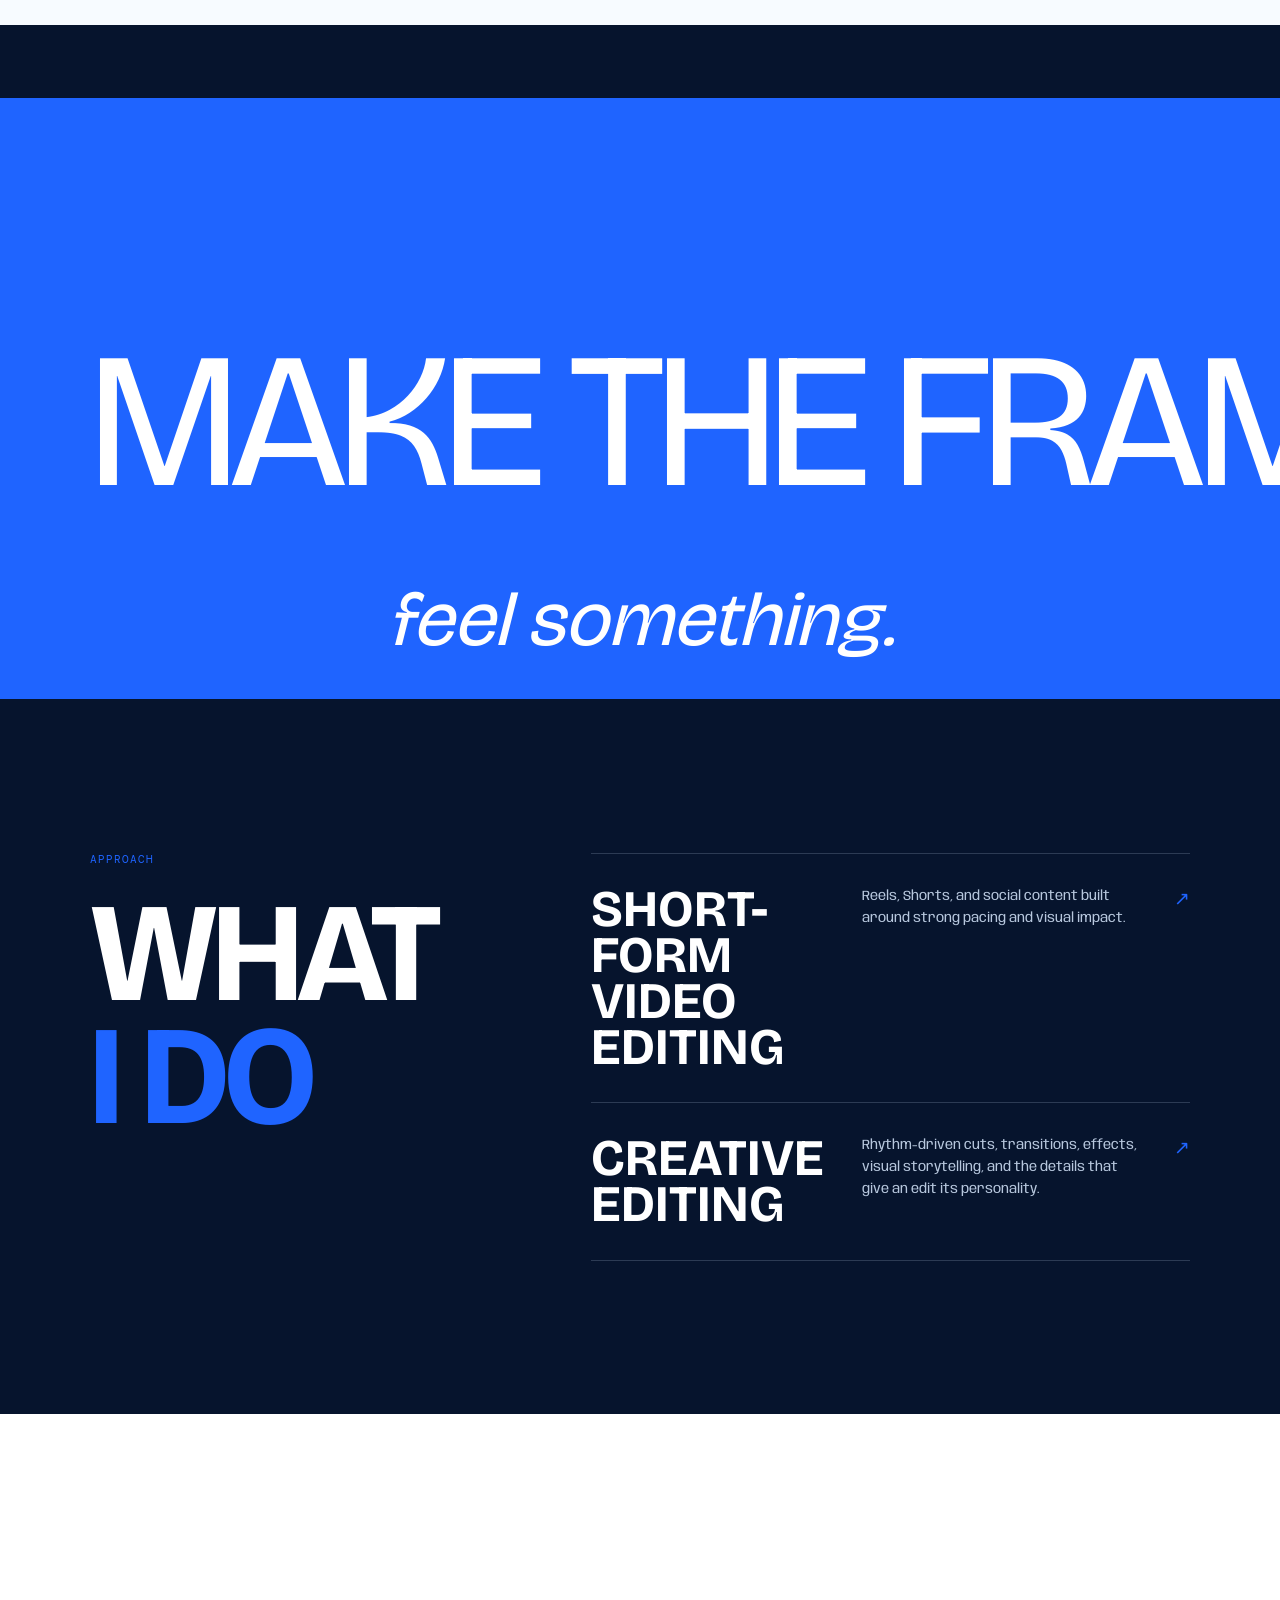
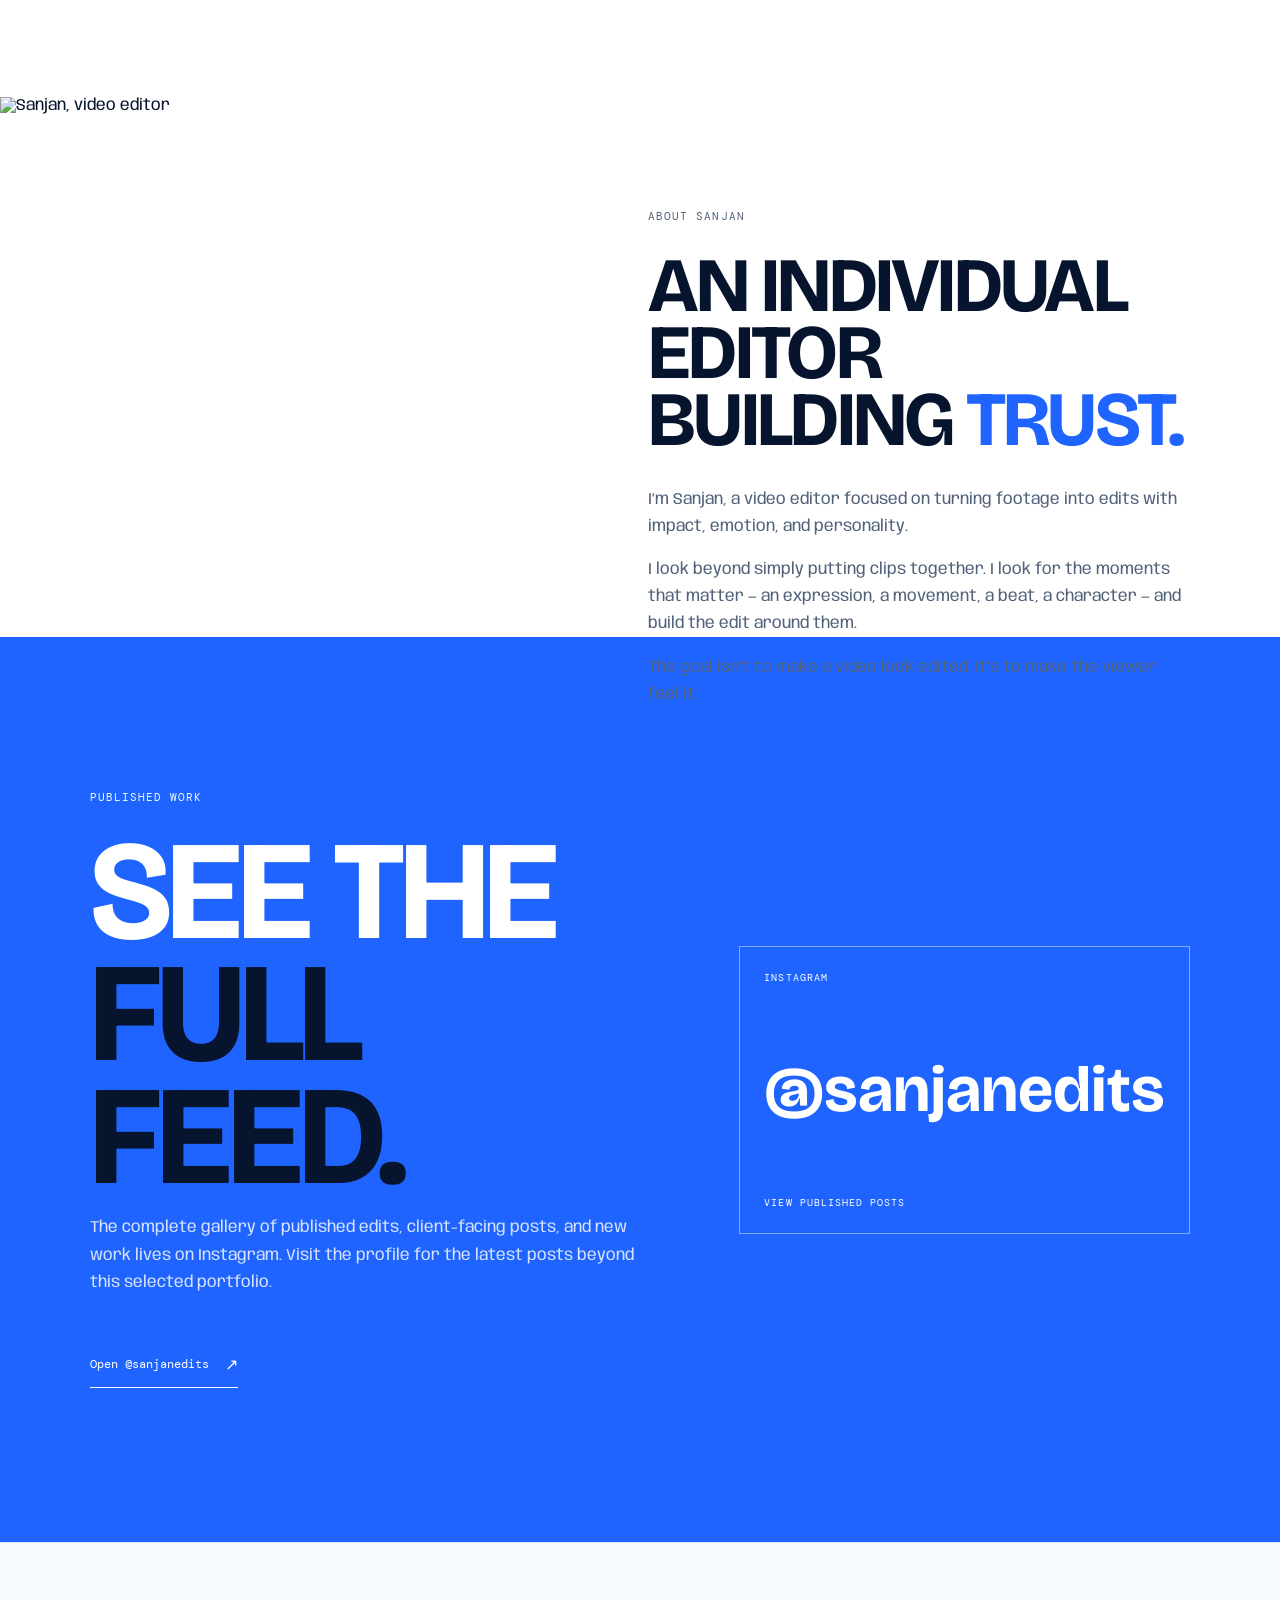
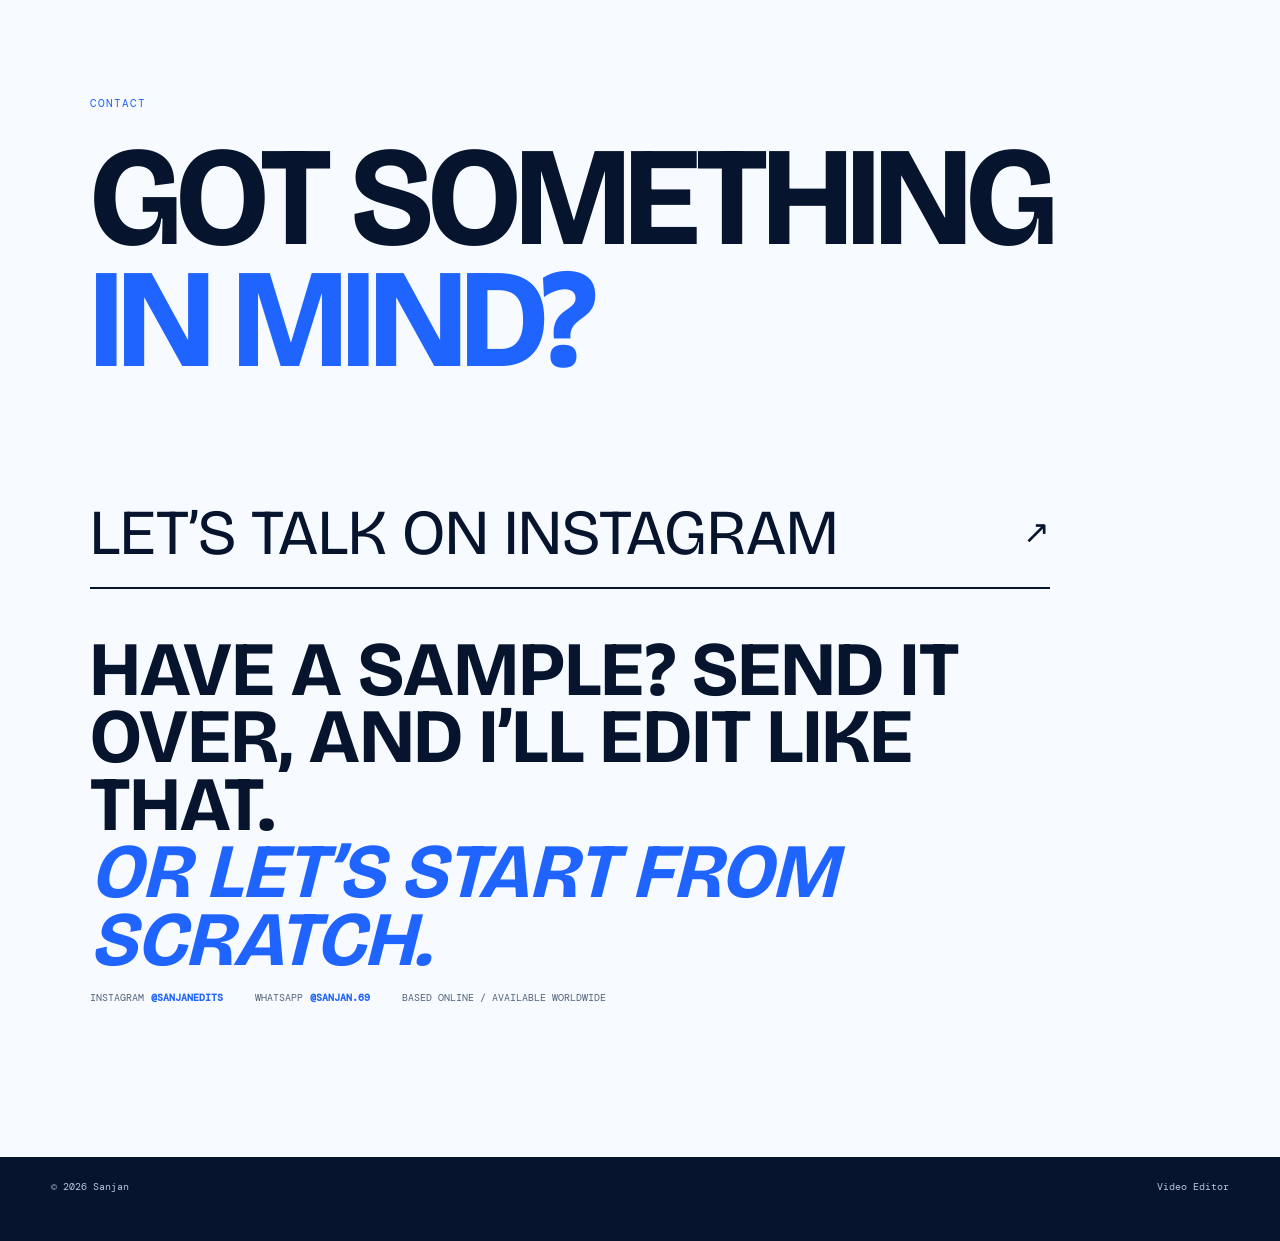
==== commit 83959de2: "Polish portfolio typography and accessibility" ====
--- a/index.html
+++ b/index.html
@@ -21,9 +21,13 @@
     <title>sanjanedits — Video Editor</title>
     <link rel="preconnect" href="https://fonts.googleapis.com">
     <link rel="preconnect" href="https://fonts.gstatic.com" crossorigin>
+    <link rel="preconnect" href="https://res.cloudinary.com">
+    <link rel="preload" as="image" href="assets/images/profile/sanjan-removebg-preview.png" fetchpriority="high">
     <link
-        href="https://fonts.googleapis.com/css2?family=DM+Mono:wght@400;500&family=Manrope:wght@400;500;600;700;800&family=Oswald:wght@500;600;700&display=swap"
+        href="https://fonts.googleapis.com/css2?family=Anybody:ital,wght@0,400;0,500;0,600;0,700;1,400;1,500;1,600;1,700&family=Bricolage+Grotesque:opsz,wght@12..96,400..800&family=DM+Mono:wght@400;500&display=swap"
         rel="stylesheet">
+    <link rel="stylesheet" href="css/variables.css">
+    <link rel="stylesheet" href="css/design-system.css">
     <link rel="stylesheet" href="css/portfolio.css">
 </head>
 
@@ -52,7 +56,7 @@
                 <h1 id="hero-title" class="hero-title">SANJAN</h1>
                 <div class="hero-image-wrap">
                     <img class="hero-image" src="assets/images/profile/sanjan-removebg-preview.png"
-                        alt="Sanjan, freelance video editor">
+                        alt="Sanjan, freelance video editor" fetchpriority="high">
                 </div>
                 <div class="hero-stamp"><span>SCROLL TO<br>EXPLORE</span><i aria-hidden="true">↓</i></div>
             </div>
@@ -222,4 +226,4 @@
     <script type="module" src="js/portfolio.js"></script>
 </body>
 
-</html>+</html>
--- a/css/variables.css
+++ b/css/variables.css
@@ -0,0 +1,19 @@
+:root {
+    /* Shared tokens preserve the distinct palette of each page. */
+    --color-primary: #1F64FF;
+    --color-secondary: #B7C7DD;
+    --color-bg: #06142D;
+    --color-text: #FFFFFF;
+    --spacing: 1rem;
+    --gap: var(--spacing);
+    --transition: 0.3s ease;
+
+    --font-base: 16px;
+    --h1: 2.5rem;
+    --h2: 1.75rem;
+    --h3: 1.25rem;
+    --line-height: 1.6;
+
+    --font-display: "Bricolage Grotesque", sans-serif;
+    --font-body: "Anybody", sans-serif;
+}
--- a/css/design-system.css
+++ b/css/design-system.css
@@ -0,0 +1,26 @@
+button {
+    transition: var(--transition);
+}
+
+body.page {
+    font-size: var(--font-base);
+    line-height: var(--line-height);
+}
+
+body.page h1 {
+    font-size: var(--h1);
+}
+
+body.page h2 {
+    font-size: var(--h2);
+}
+
+body.page h3 {
+    font-size: var(--h3);
+}
+
+@media (prefers-reduced-motion: reduce) {
+    button {
+        transition: none;
+    }
+}
--- a/css/portfolio.css
+++ b/css/portfolio.css
@@ -5,8 +5,8 @@
     --white: #FFF;
     --muted: #B7C7DD;
     --line: rgba(183, 199, 221, .22);
-    --display: 'Oswald', sans-serif;
-    --body: 'Manrope', sans-serif;
+    --display: var(--font-display, 'Bricolage Grotesque'), sans-serif;
+    --body: var(--font-body, 'Anybody'), sans-serif;
     --mono: 'DM Mono', monospace;
     --ease: cubic-bezier(.23, 1, .32, 1);
 }
@@ -17,6 +17,8 @@
 button, a { -webkit-tap-highlight-color: transparent; }
 a:focus-visible, button:focus-visible, input:focus-visible { outline: 3px solid var(--blue); outline-offset: 4px; }
 .site-noise { position: fixed; inset: 0; z-index: 20; pointer-events: none; opacity: .035; background-image: url("data:image/svg+xml,%3Csvg viewBox='0 0 180 180' xmlns='http://www.w3.org/2000/svg'%3E%3Cfilter id='n'%3E%3CfeTurbulence type='fractalNoise' baseFrequency='.9' numOctaves='3' stitchTiles='stitch'/%3E%3C/filter%3E%3Crect width='100%25' height='100%25' filter='url(%23n)' opacity='.9'/%3E%3C/svg%3E"); }
+
+button, .header-cta { transition-duration: var(--transition, 0.3s ease); }
 
 .site-header { position: fixed; z-index: 30; top: 0; left: 0; width: 100%; display: grid; grid-template-columns: 1fr auto 1fr; align-items: center; gap: 1.5rem; padding: 1.2rem clamp(1.25rem, 4vw, 4rem); background: rgba(6, 20, 45, .5); border-bottom: 1px solid rgba(183, 199, 221, .18); backdrop-filter: blur(14px); -webkit-backdrop-filter: blur(14px); }
 .wordmark { display: flex; align-items: center; gap: .7rem; color: var(--white); text-decoration: none; text-transform: uppercase; letter-spacing: .08em; min-width: 0; }
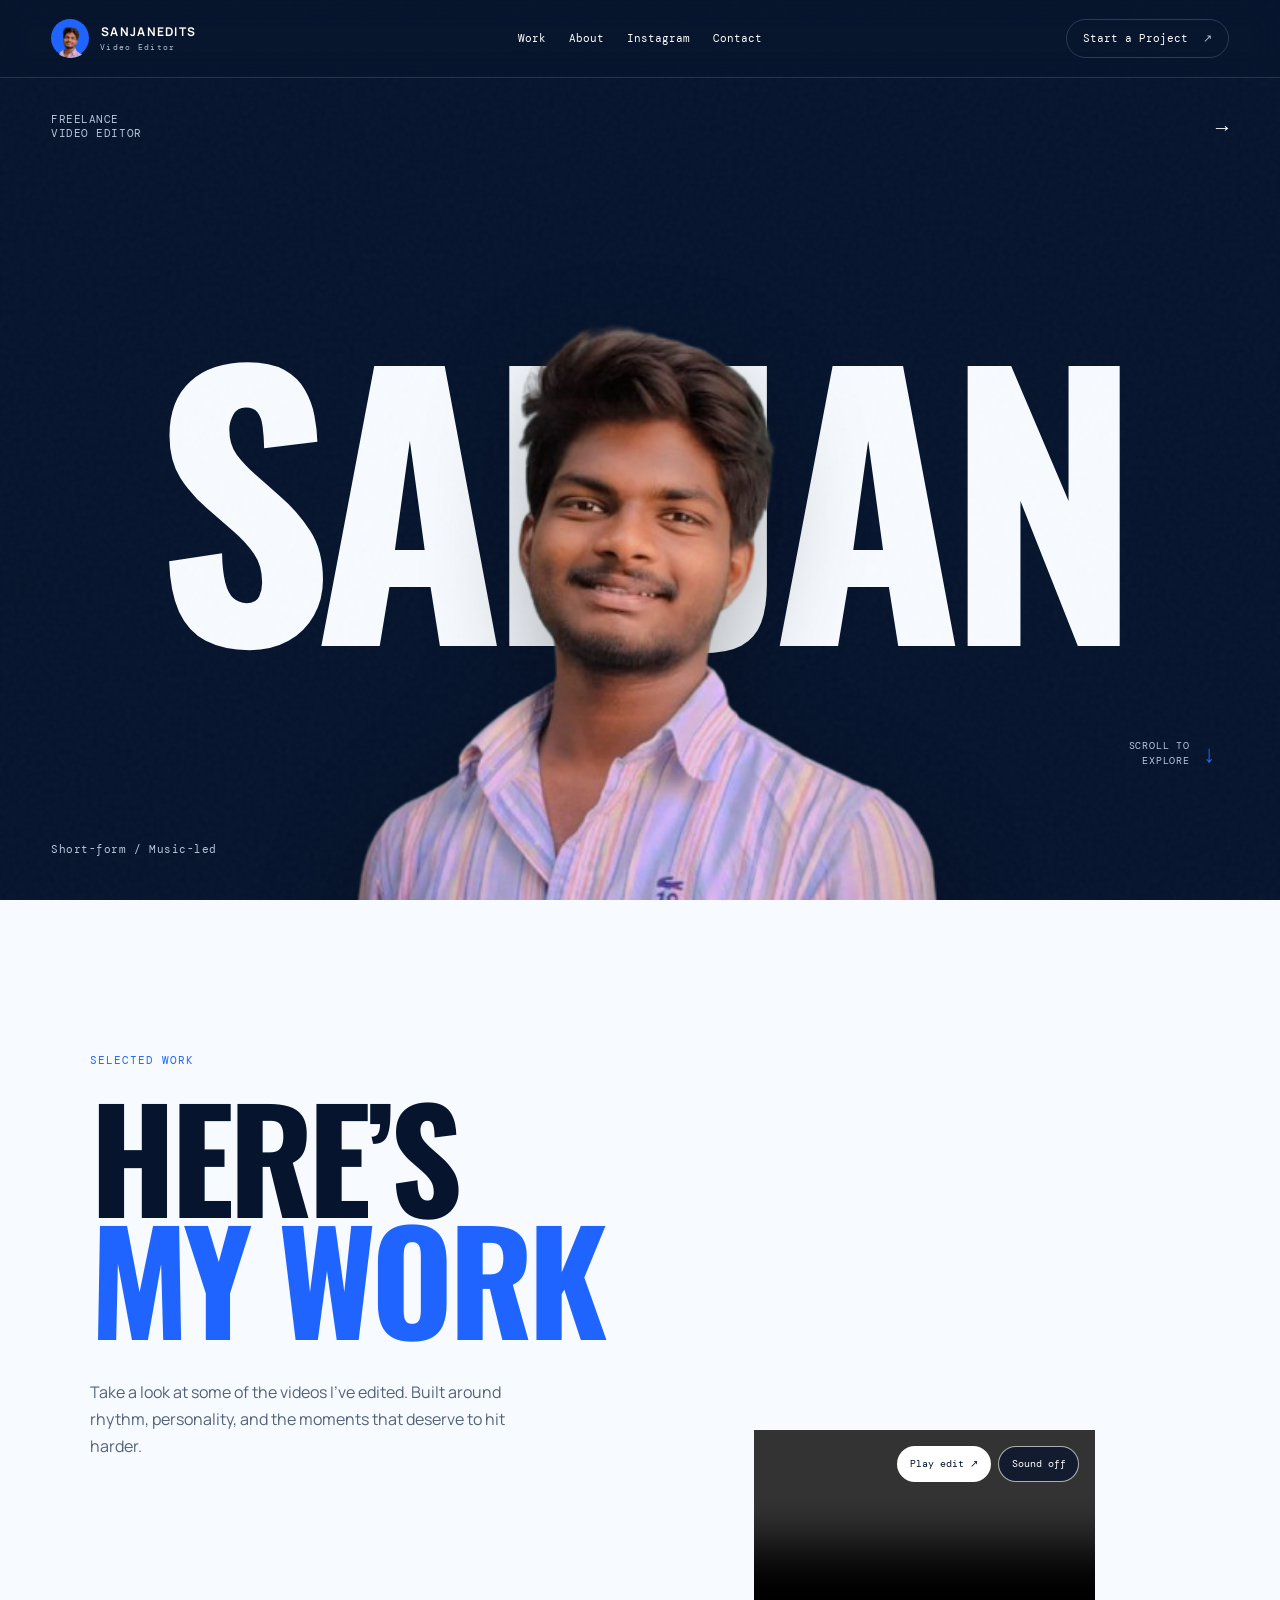
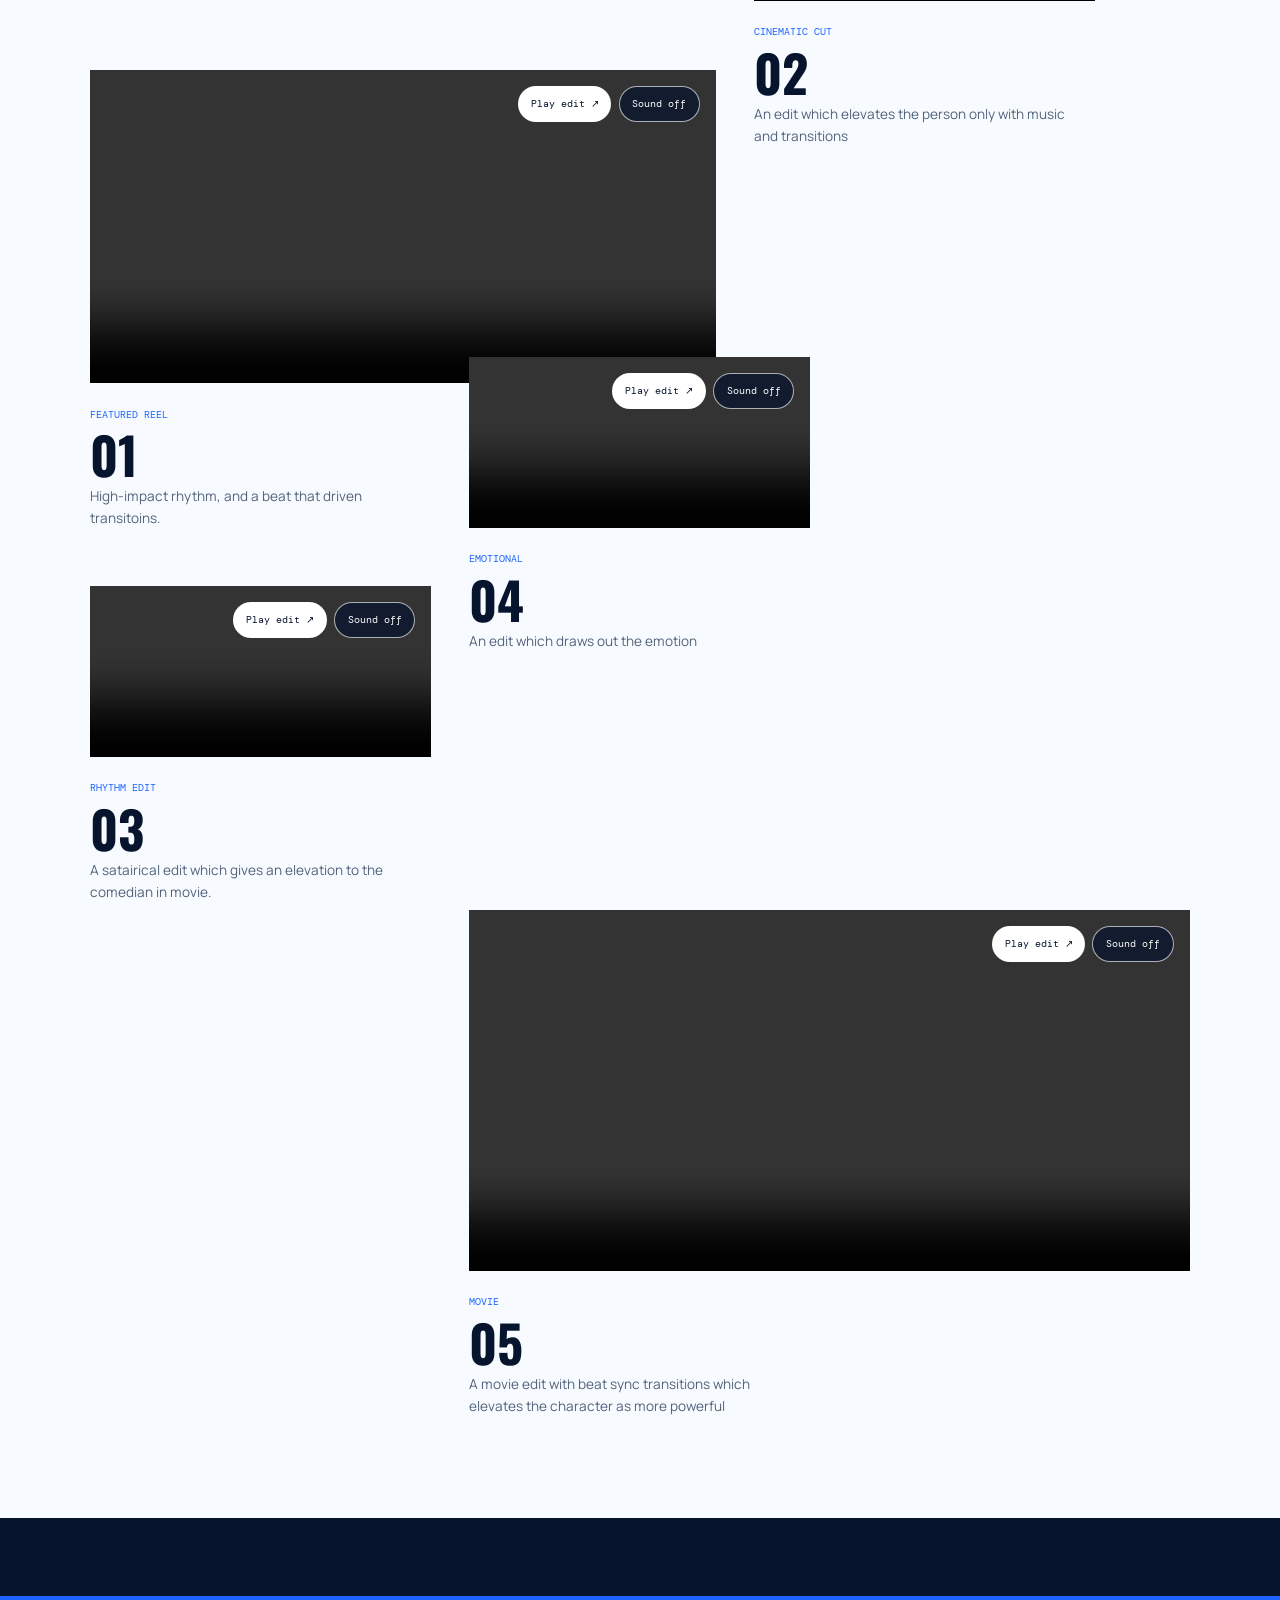
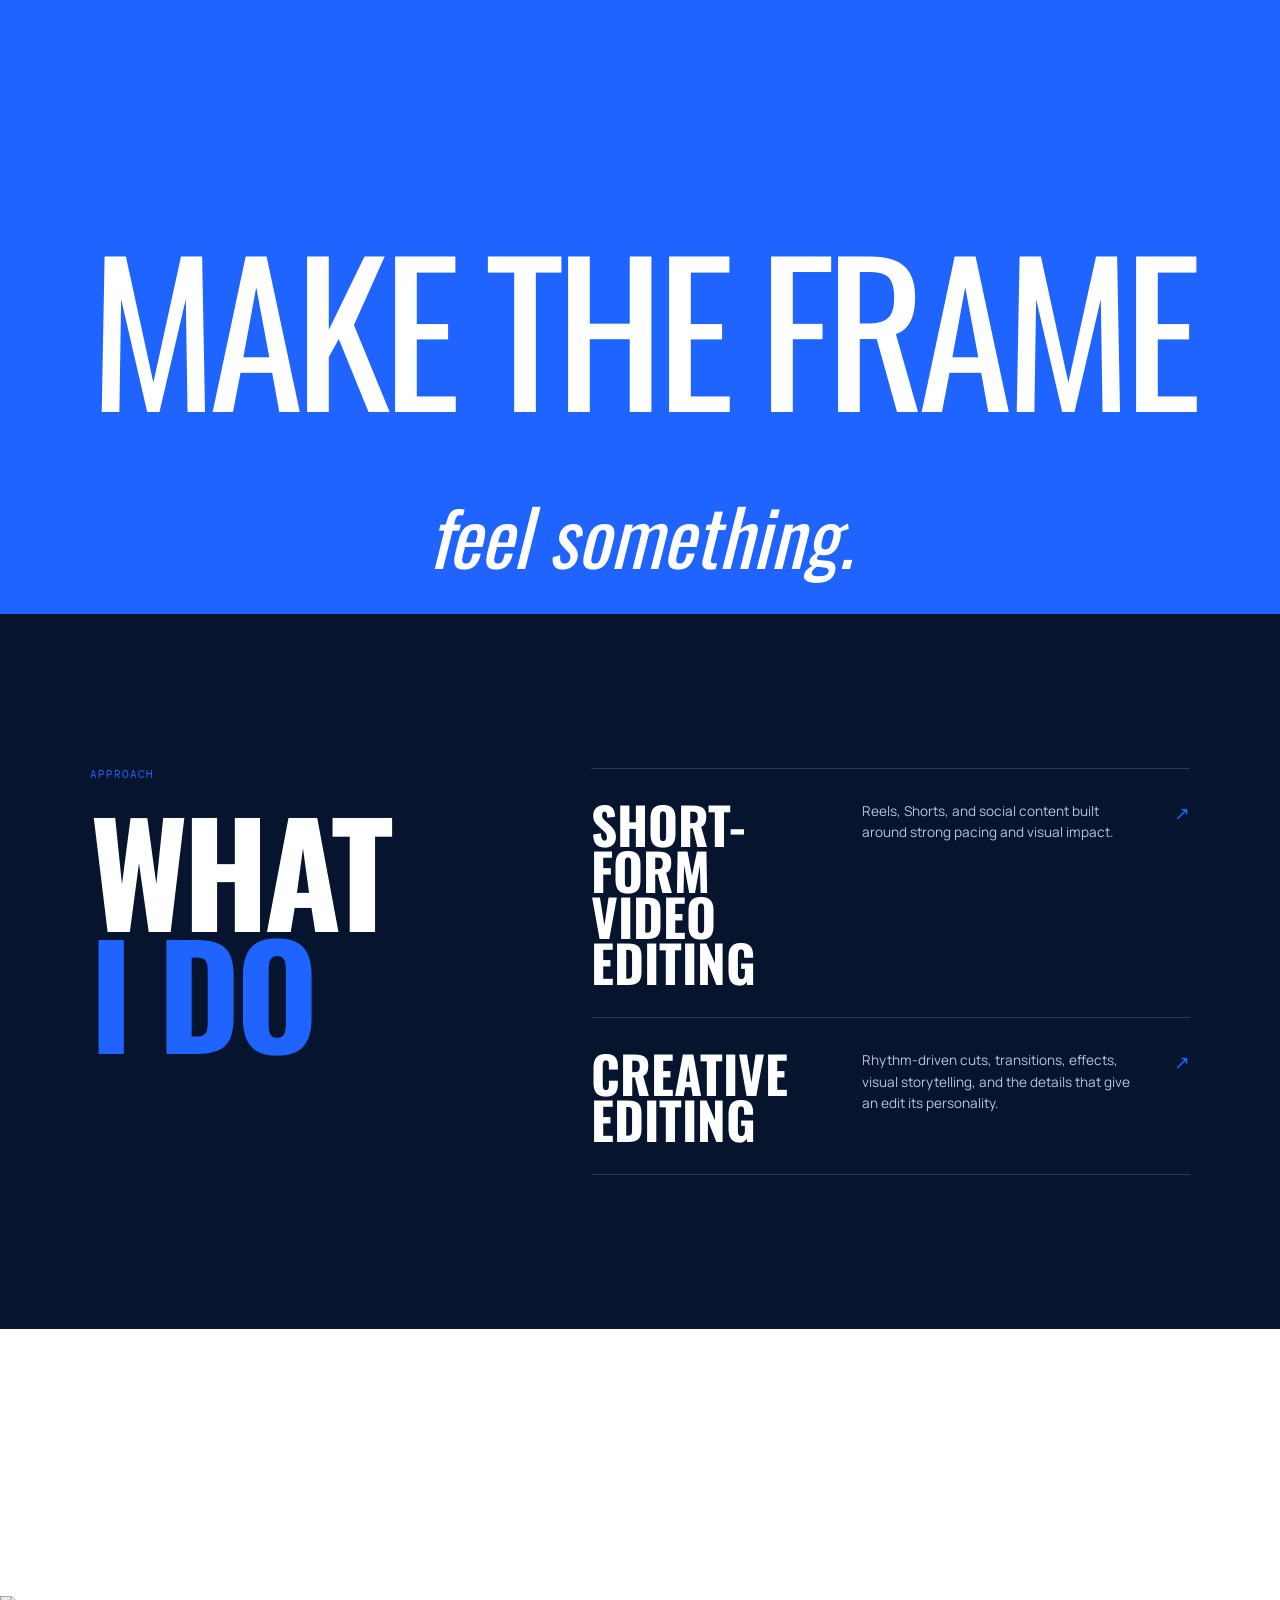
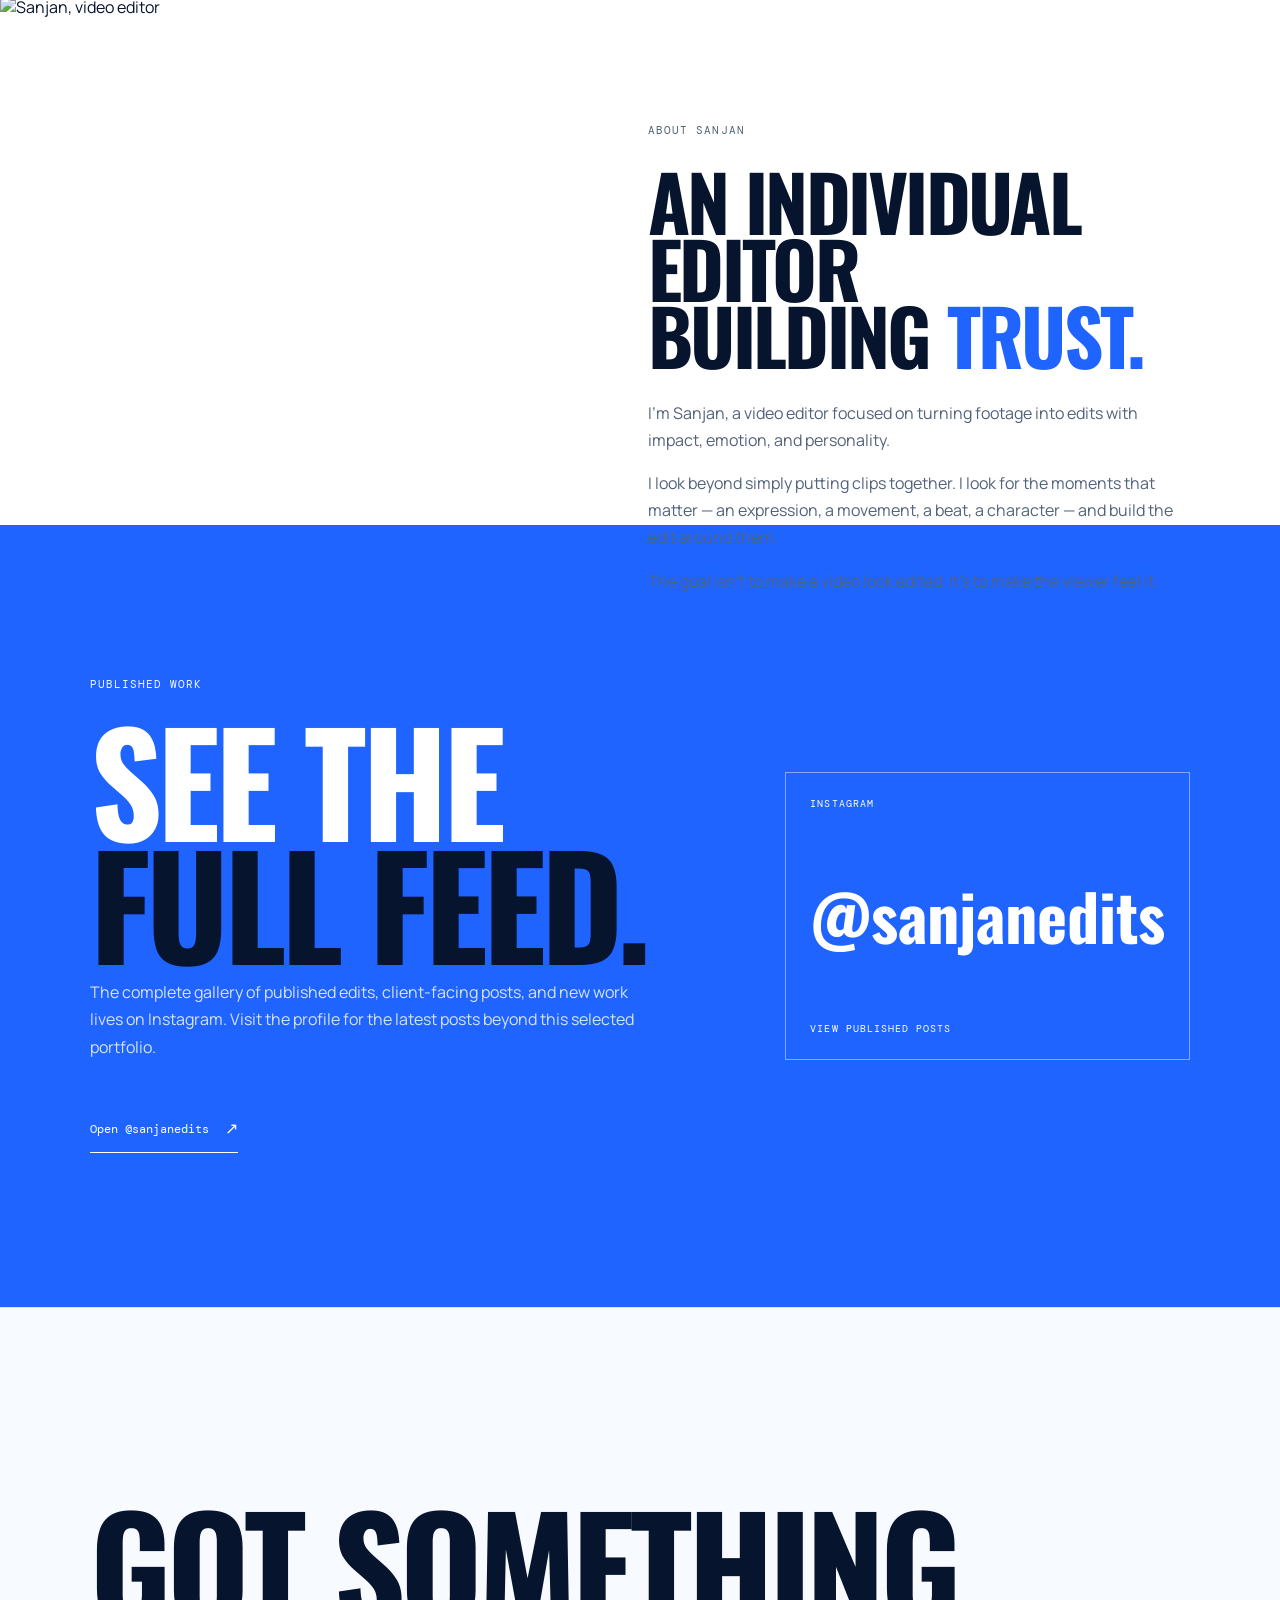
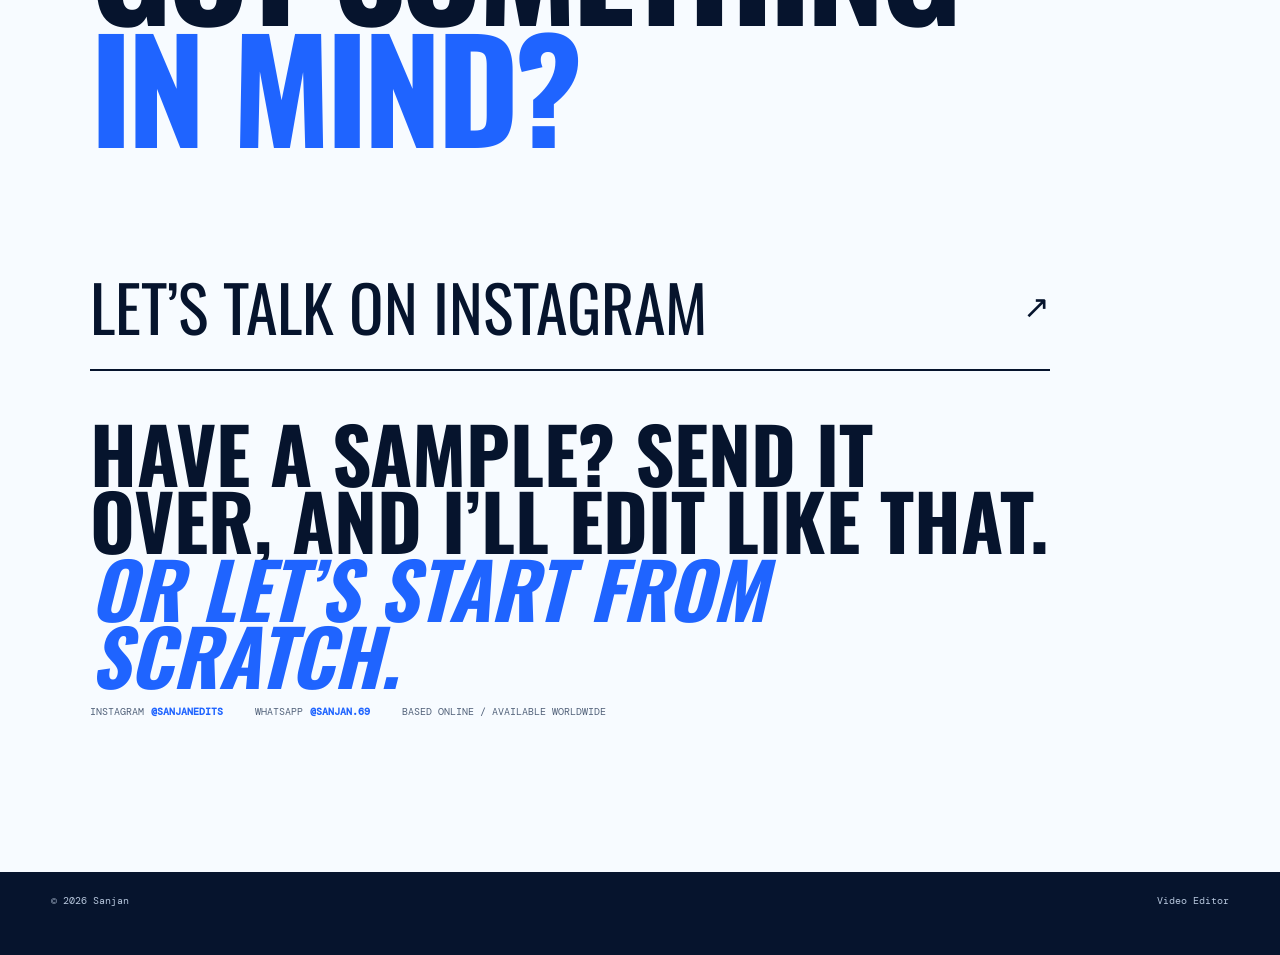
==== commit 53159107: "Revert "Polish portfolio typography and accessibility" This reverts commit 83959de24be9bd9fa5e8940d5" ====
--- a/index.html
+++ b/index.html
@@ -21,13 +21,9 @@
     <title>sanjanedits — Video Editor</title>
     <link rel="preconnect" href="https://fonts.googleapis.com">
     <link rel="preconnect" href="https://fonts.gstatic.com" crossorigin>
-    <link rel="preconnect" href="https://res.cloudinary.com">
-    <link rel="preload" as="image" href="assets/images/profile/sanjan-removebg-preview.png" fetchpriority="high">
     <link
-        href="https://fonts.googleapis.com/css2?family=Anybody:ital,wght@0,400;0,500;0,600;0,700;1,400;1,500;1,600;1,700&family=Bricolage+Grotesque:opsz,wght@12..96,400..800&family=DM+Mono:wght@400;500&display=swap"
+        href="https://fonts.googleapis.com/css2?family=DM+Mono:wght@400;500&family=Manrope:wght@400;500;600;700;800&family=Oswald:wght@500;600;700&display=swap"
         rel="stylesheet">
-    <link rel="stylesheet" href="css/variables.css">
-    <link rel="stylesheet" href="css/design-system.css">
     <link rel="stylesheet" href="css/portfolio.css">
 </head>
 
@@ -56,7 +52,7 @@
                 <h1 id="hero-title" class="hero-title">SANJAN</h1>
                 <div class="hero-image-wrap">
                     <img class="hero-image" src="assets/images/profile/sanjan-removebg-preview.png"
-                        alt="Sanjan, freelance video editor" fetchpriority="high">
+                        alt="Sanjan, freelance video editor">
                 </div>
                 <div class="hero-stamp"><span>SCROLL TO<br>EXPLORE</span><i aria-hidden="true">↓</i></div>
             </div>
@@ -226,4 +222,4 @@
     <script type="module" src="js/portfolio.js"></script>
 </body>
 
-</html>
+</html>
--- a/css/portfolio.css
+++ b/css/portfolio.css
@@ -5,8 +5,8 @@
     --white: #FFF;
     --muted: #B7C7DD;
     --line: rgba(183, 199, 221, .22);
-    --display: var(--font-display, 'Bricolage Grotesque'), sans-serif;
-    --body: var(--font-body, 'Anybody'), sans-serif;
+    --display: 'Oswald', sans-serif;
+    --body: 'Manrope', sans-serif;
     --mono: 'DM Mono', monospace;
     --ease: cubic-bezier(.23, 1, .32, 1);
 }
@@ -17,8 +17,6 @@
 button, a { -webkit-tap-highlight-color: transparent; }
 a:focus-visible, button:focus-visible, input:focus-visible { outline: 3px solid var(--blue); outline-offset: 4px; }
 .site-noise { position: fixed; inset: 0; z-index: 20; pointer-events: none; opacity: .035; background-image: url("data:image/svg+xml,%3Csvg viewBox='0 0 180 180' xmlns='http://www.w3.org/2000/svg'%3E%3Cfilter id='n'%3E%3CfeTurbulence type='fractalNoise' baseFrequency='.9' numOctaves='3' stitchTiles='stitch'/%3E%3C/filter%3E%3Crect width='100%25' height='100%25' filter='url(%23n)' opacity='.9'/%3E%3C/svg%3E"); }
-
-button, .header-cta { transition-duration: var(--transition, 0.3s ease); }
 
 .site-header { position: fixed; z-index: 30; top: 0; left: 0; width: 100%; display: grid; grid-template-columns: 1fr auto 1fr; align-items: center; gap: 1.5rem; padding: 1.2rem clamp(1.25rem, 4vw, 4rem); background: rgba(6, 20, 45, .5); border-bottom: 1px solid rgba(183, 199, 221, .18); backdrop-filter: blur(14px); -webkit-backdrop-filter: blur(14px); }
 .wordmark { display: flex; align-items: center; gap: .7rem; color: var(--white); text-decoration: none; text-transform: uppercase; letter-spacing: .08em; min-width: 0; }
